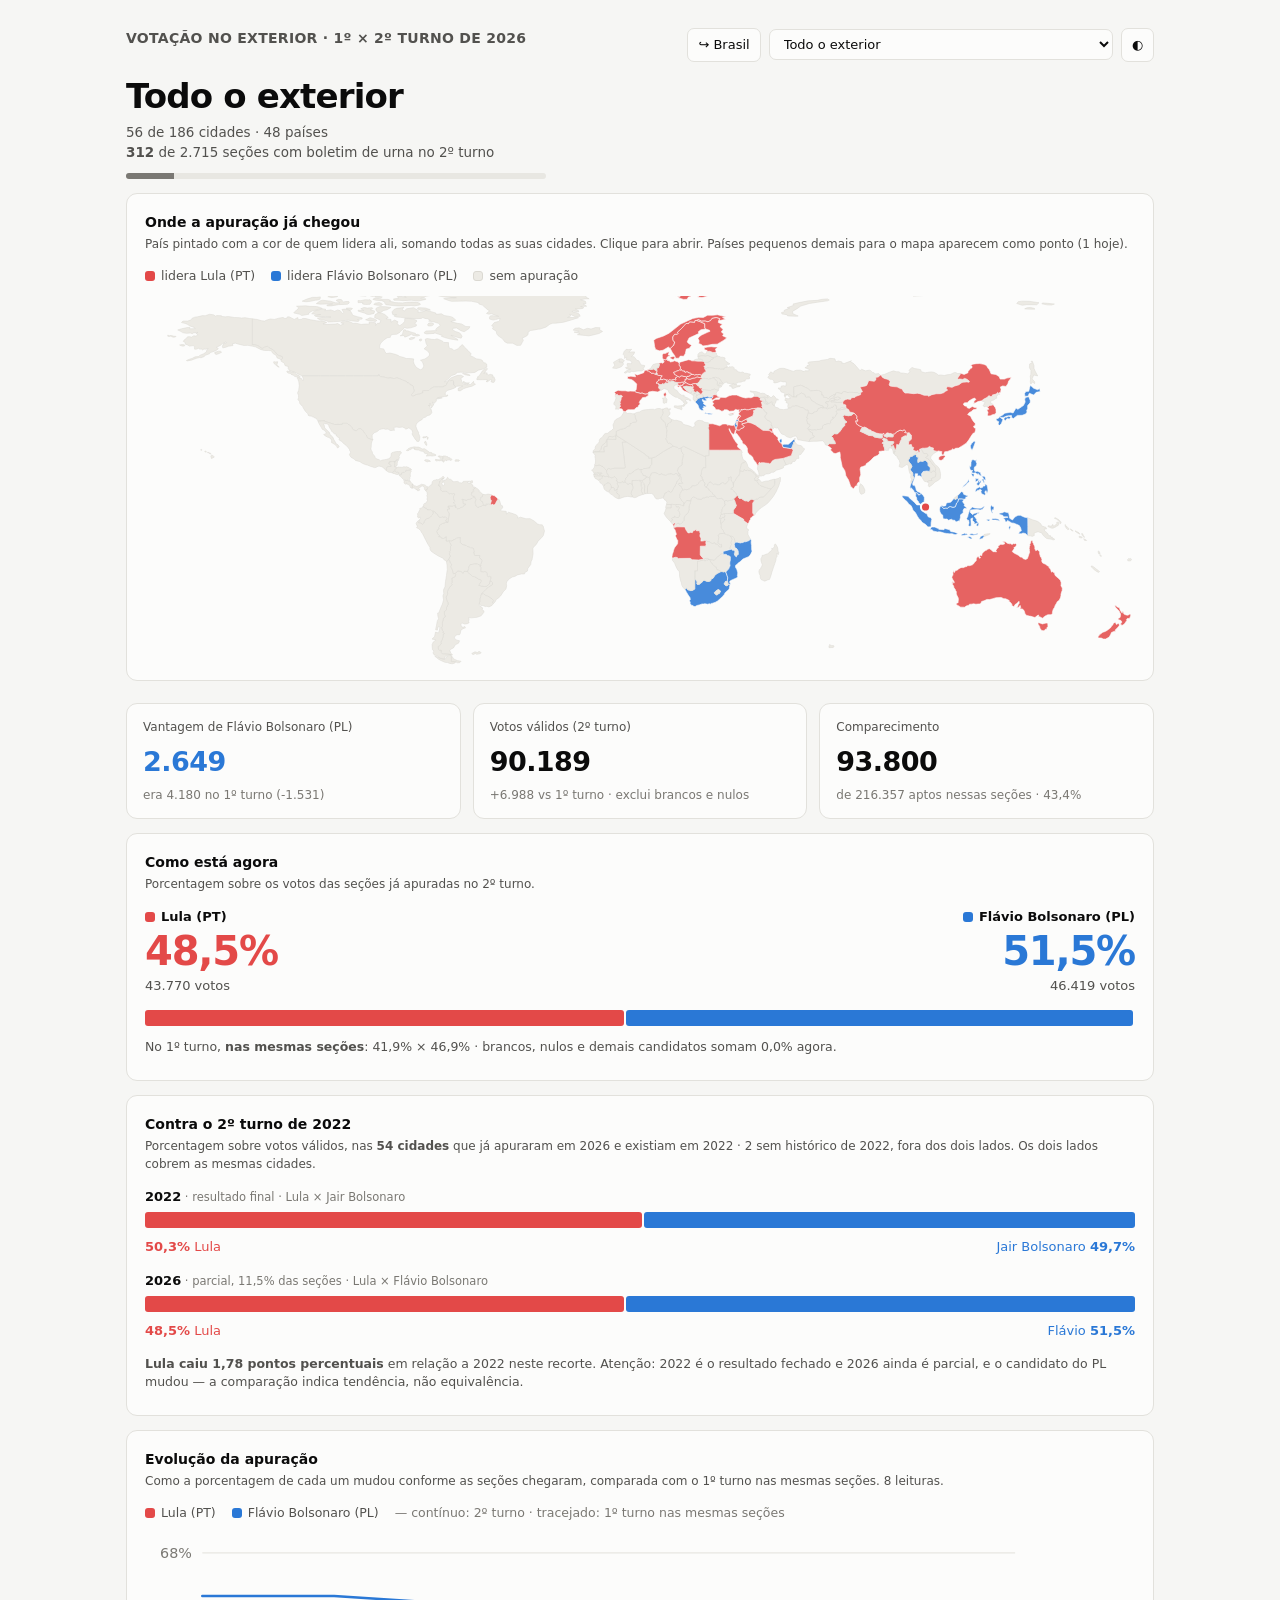
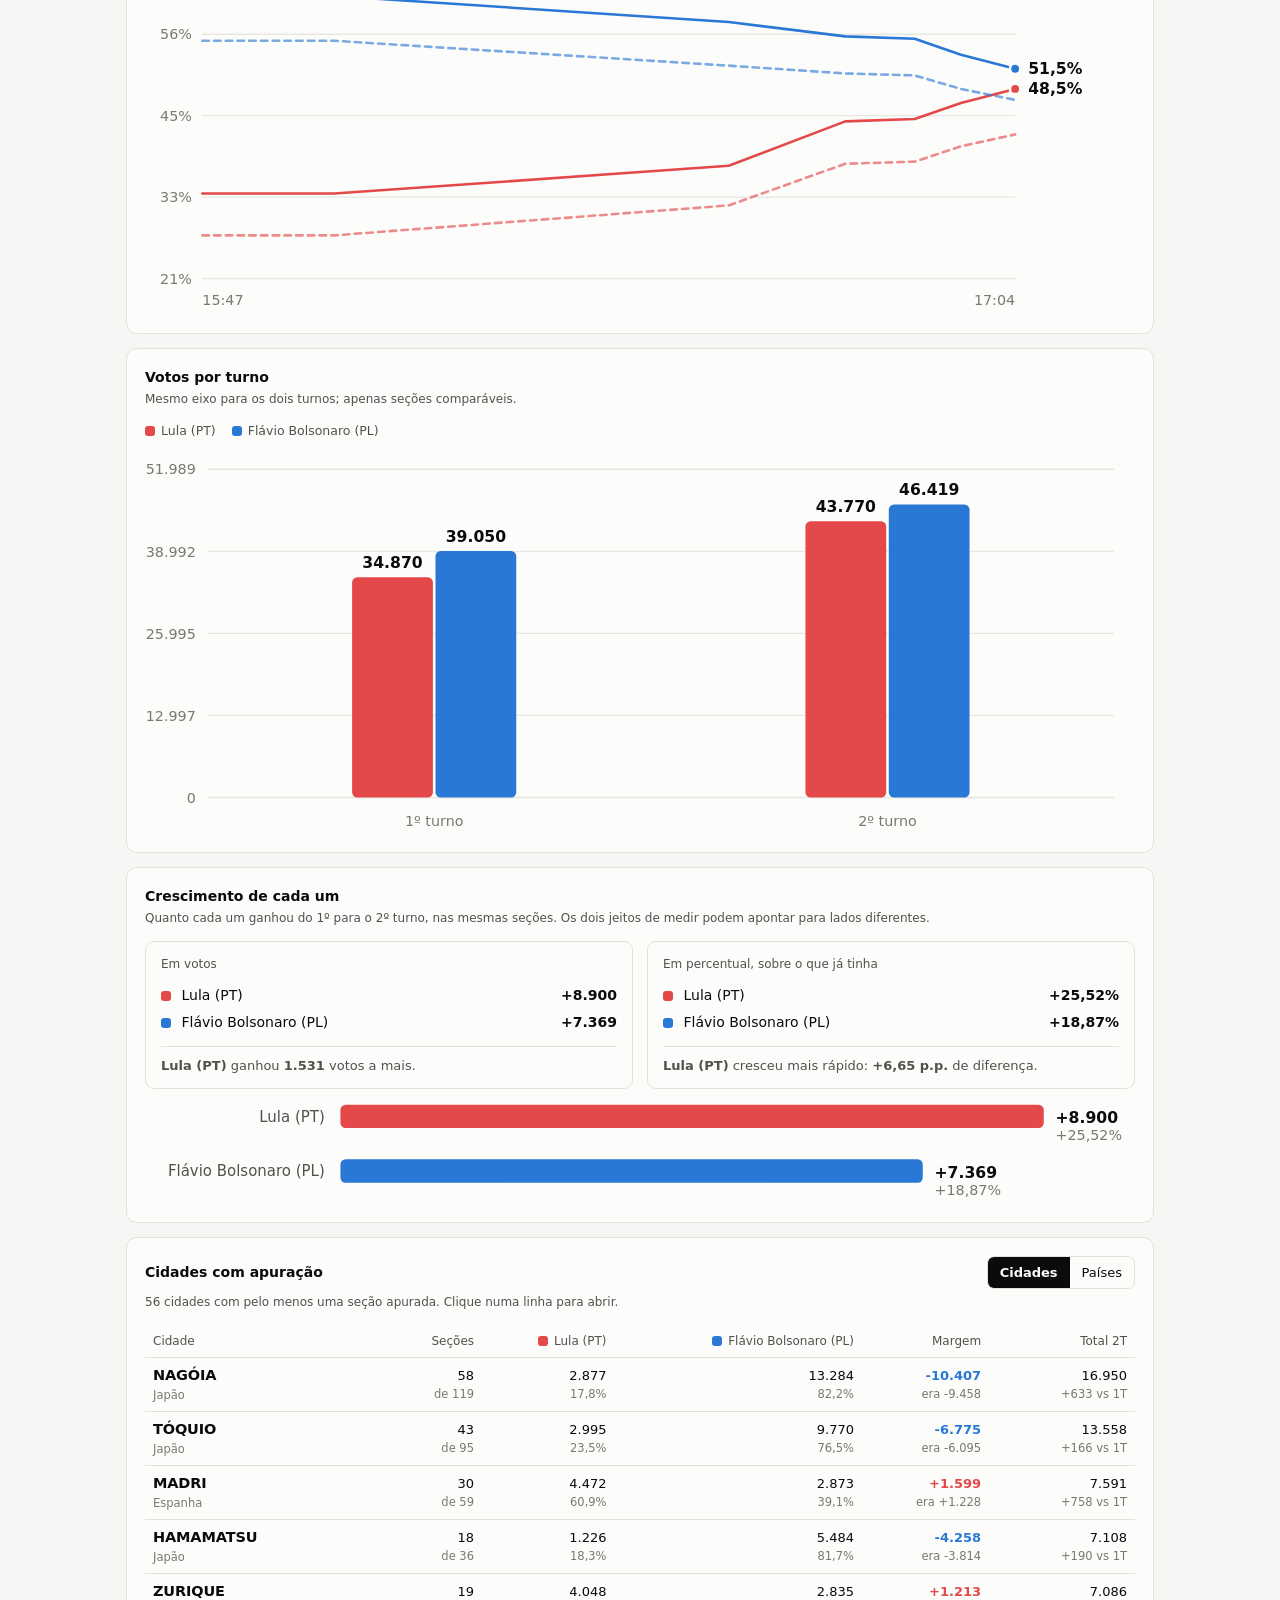
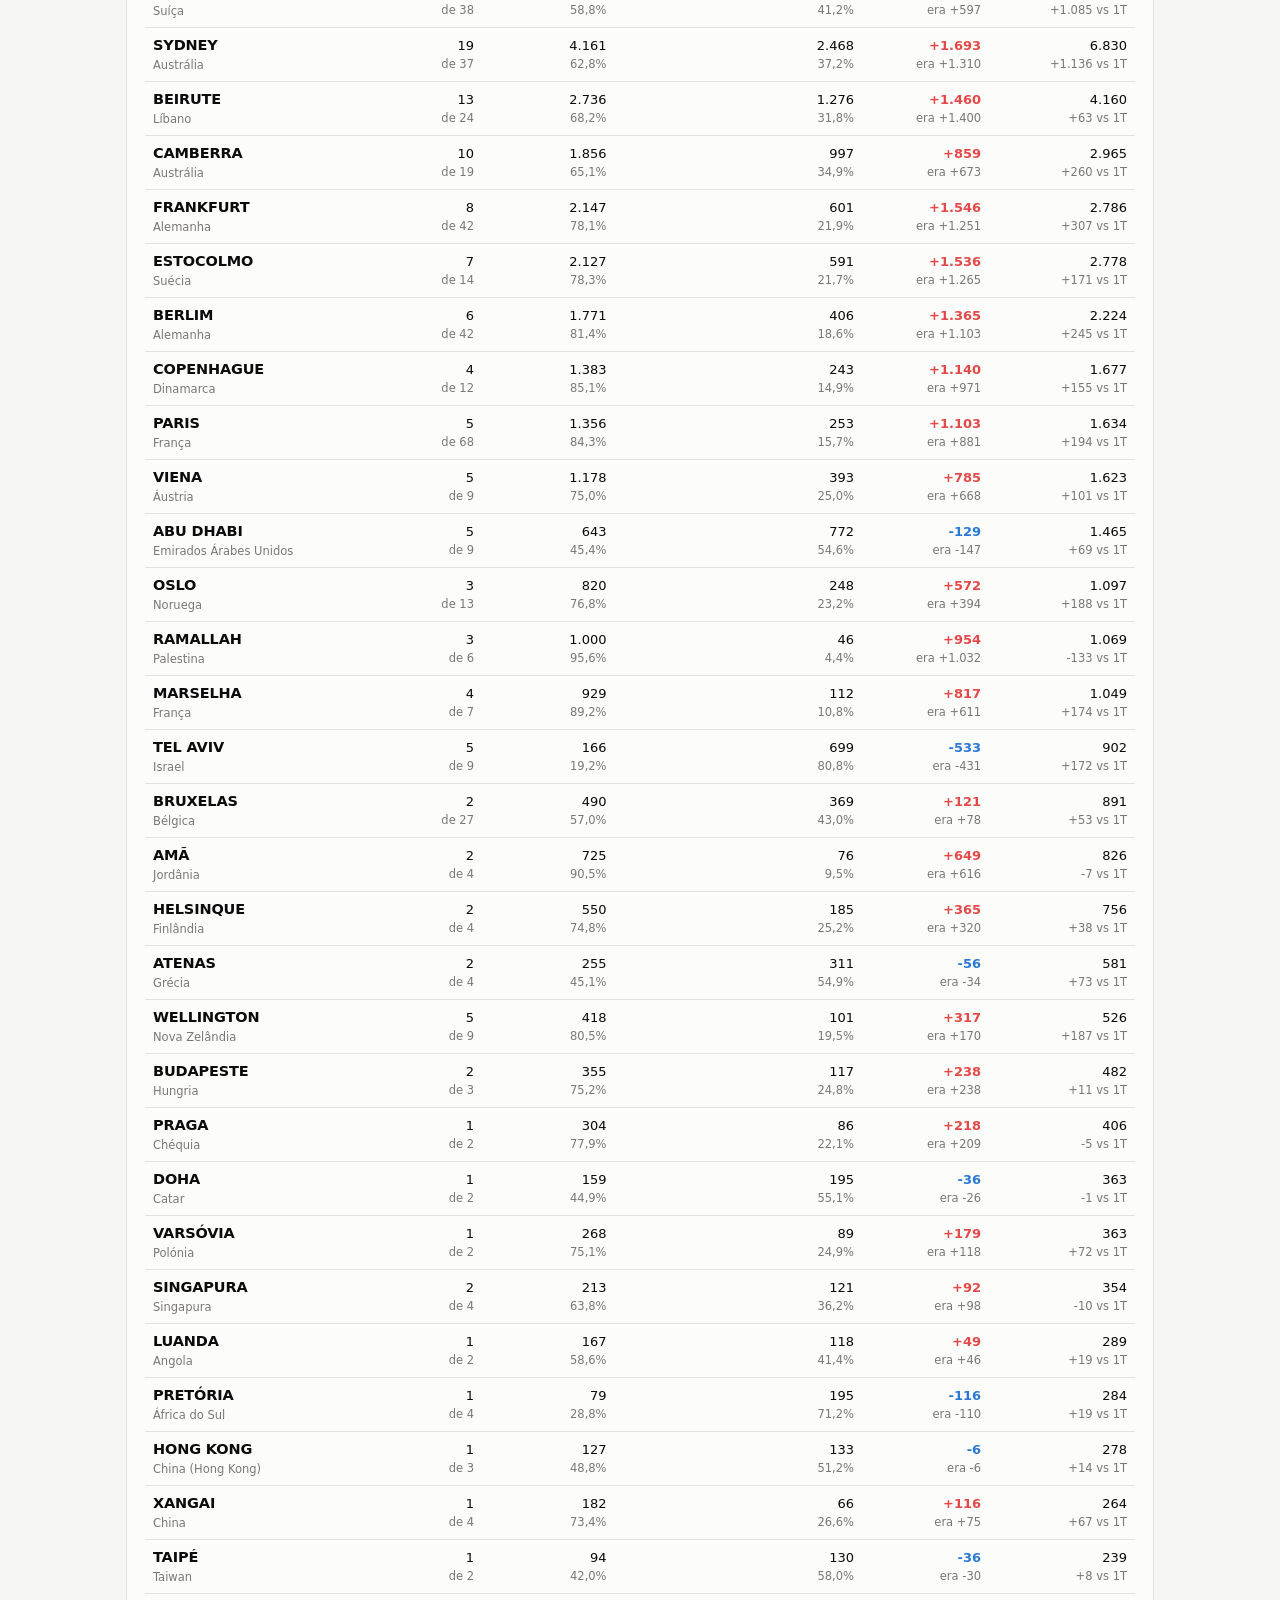
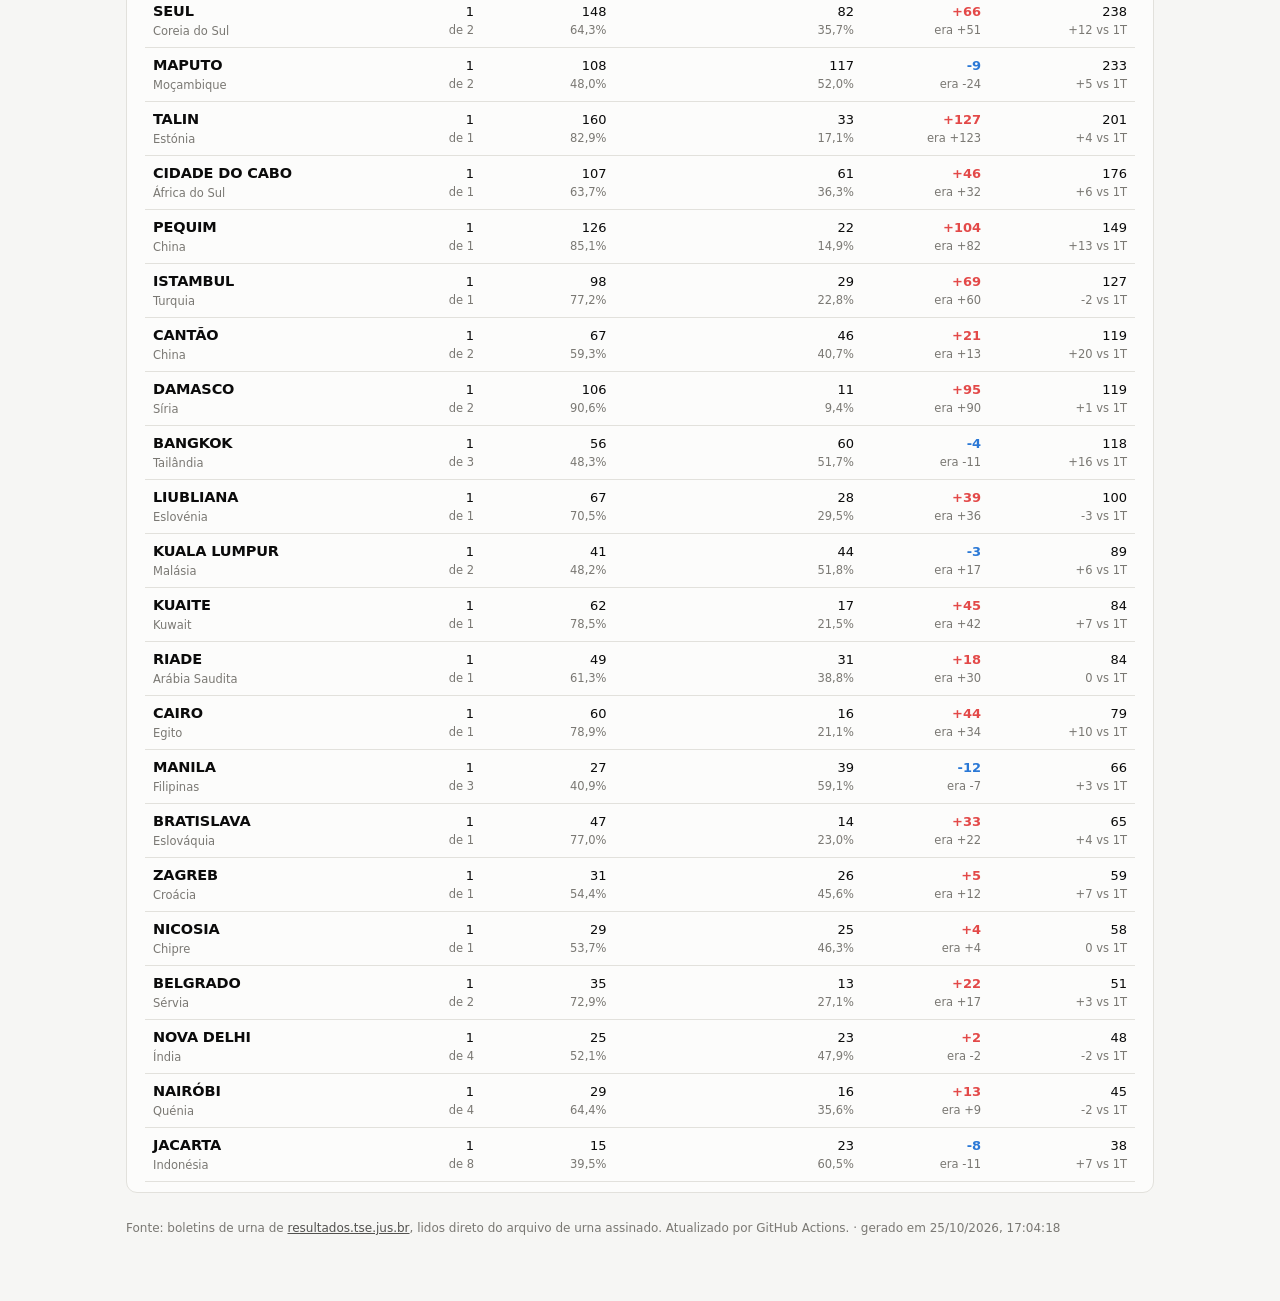
==== docs/index.html @ 542be113 "Acompanhamento da apuração no Brasil, minuto a minuto O Brasil tem ~499 mil seções: ler boletim por " ====
<!doctype html>
<html lang="pt-BR">
<head>
<meta charset="utf-8">
<meta name="viewport" content="width=device-width, initial-scale=1">
<title>Exterior — 1º × 2º turno</title>
<link rel="stylesheet" href="estilo.css">
</head>
<body>
<div class="wrap">
  <header>
    <h1>Votação no exterior · 1º × 2º turno de 2026</h1>
    <div class="toolbar">
      <a href="brasil.html"><button title="Apuração no Brasil">↪ Brasil</button></a>
      <button id="volta" style="display:none" title="Ver todo o exterior">↩ todo o exterior</button>
      <select id="cidade" aria-label="Recorte"></select>
      <button id="tema" title="Alternar tema">◐</button>
    </div>
  </header>

  <div class="hero">
    <p class="nome" id="nome">carregando…</p>
    <p class="ctx" id="sub"></p>
    <div class="barra"><i id="prog" style="width:0"></i></div>
  </div>

  <div id="status"></div>
  <div id="mapa"></div>
  <div id="conteudo"></div>

  <footer>
    Fonte: boletins de urna de <a href="https://resultados.tse.jus.br"
    rel="noreferrer">resultados.tse.jus.br</a>, lidos direto do arquivo de urna
    assinado. Atualizado por GitHub Actions.
    <span id="ger"></span>
  </footer>
</div>
<div class="tip" id="tip" role="tooltip"></div>

<script>
const $ = s => document.querySelector(s);
const tip = $("#tip");
const nf = n => (n ?? 0).toLocaleString("pt-BR");
const sf = n => (n > 0 ? "+" : "") + nf(n);
const dec = (v, c = 1) => v.toFixed(c).replace(".", ",");
const pf = p => p == null ? "—" : (p > 0 ? "+" : "") + dec(p, 2) + "%";

$("#volta").onclick = () => {
  CIDADE = "__agg__";
  const sel = $("#cidade"); if (sel) sel.value = CIDADE;
  aplicaHash(true);
  desenha();
  scrollTo({ top: 0, behavior: "smooth" });
};

$("#tema").onclick = () => {
  const cur = document.documentElement.getAttribute("data-theme");
  const dark = cur ? cur === "dark"
    : matchMedia("(prefers-color-scheme: dark)").matches;
  document.documentElement.setAttribute("data-theme", dark ? "light" : "dark");
  if (DADOS) desenha();
};

function mostraTip(e, html) {
  tip.innerHTML = html;
  tip.style.opacity = 1;
  const r = tip.getBoundingClientRect();
  let x = e.clientX + 14, y = e.clientY - r.height / 2;
  if (x + r.width > innerWidth - 8) x = e.clientX - r.width - 14;
  tip.style.left = Math.max(8, x) + "px";
  tip.style.top = Math.min(innerHeight - r.height - 8, Math.max(8, y)) + "px";
}
const escondeTip = () => tip.style.opacity = 0;

/* ---- gráfico de barras agrupadas: turno no eixo, cor = candidato ---- */
function barrasAgrupadas(dados, series) {
  const W = 760, H = 300, m = { t: 14, r: 16, b: 34, l: 48 };
  const iw = W - m.l - m.r, ih = H - m.t - m.b;
  const max = Math.max(...dados.flatMap(d => series.map(s => d[s.chave]))) || 1;
  const esc = v => ih - (v / (max * 1.12)) * ih;

  const gw = iw / dados.length;
  const bw = Math.min(62, (gw - 26) / series.length);
  const ticks = 4;
  let g = "";
  for (let i = 0; i <= ticks; i++) {
    const v = max * 1.12 * i / ticks, y = esc(v);
    g += `<line class="gl" x1="0" x2="${iw}" y1="${y}" y2="${y}"></line>
          <text class="ax" x="-9" y="${y + 4}" text-anchor="end">${nf(Math.round(v))}</text>`;
  }
  let b = "";
  dados.forEach((d, gi) => {
    const cx = gi * gw + gw / 2;
    const base = cx - (series.length * bw + (series.length - 1) * 2) / 2;
    series.forEach((s, si) => {
      const v = d[s.chave], x = base + si * (bw + 2), y = esc(v);
      const h = Math.max(ih - y, 2);
      b += `<rect x="${x}" y="${y}" width="${bw}" height="${h}" rx="4"
               fill="${s.cor}" data-tip="${encodeURIComponent(
                 `<b>${s.nome}</b><br>${d.rotulo}: <b>${nf(v)}</b> votos`)}"></rect>
            <text class="lbl-strong" x="${x + bw / 2}" y="${y - 7}"
               text-anchor="middle">${nf(v)}</text>`;
    });
    b += `<text class="ax" x="${cx}" y="${ih + 22}" text-anchor="middle">${d.rotulo}</text>`;
  });
  return `<svg viewBox="0 0 ${W} ${H}" role="img">
      <g transform="translate(${m.l},${m.t})">${g}
        <line class="gl" x1="0" x2="${iw}" y1="${ih}" y2="${ih}"></line>${b}</g>
    </svg>`;
}

/* ---- barras horizontais de crescimento (Δ votos) ---- */
function barrasCrescimento(itens) {
  const W = 760, rh = 42, m = { l: 150, r: 70 };
  const H = itens.length * rh + 10;
  const max = Math.max(...itens.map(i => Math.abs(i.valor))) || 1;
  const iw = W - m.l - m.r;
  let s = "";
  itens.forEach((it, i) => {
    const y = i * rh + 8, w = Math.max(Math.abs(it.valor) / max * iw, 2);
    s += `<text class="lbl" x="${m.l - 12}" y="${y + 17}" text-anchor="end">${it.nome}</text>
      <rect x="${m.l}" y="${y + 4}" width="${w}" height="18" rx="4" fill="${it.cor}"
        data-tip="${encodeURIComponent(
          `<b>${it.nome}</b><br>${sf(it.valor)} votos · ${pf(it.pct)}`)}"></rect>
      <text class="lbl-strong" x="${m.l + w + 9}" y="${y + 18}">${sf(it.valor)}</text>
      <text class="ax" x="${m.l + w + 9}" y="${y + 31}">${pf(it.pct)}</text>`;
  });
  return `<svg viewBox="0 0 ${W} ${H}" role="img">${s}</svg>`;
}


/* ---- mapa-múndi: círculo por cidade, cor = quem lidera, área = votos ---- */
const LAT_MAX = 78, LAT_MIN = -58, MAPA_W = 960;
const MAPA_H = Math.round(MAPA_W * (LAT_MAX - LAT_MIN) / 360);
const projX = lon => (lon + 180) / 360 * MAPA_W;
const projY = lat => (LAT_MAX - lat) / (LAT_MAX - LAT_MIN) * MAPA_H;

function caminhoPais(geom) {
  const anel = pts => "M" + pts.map(p => `${projX(p[0]).toFixed(1)} ${projY(p[1]).toFixed(1)}`)
    .join("L") + "Z";
  const polis = geom.type === "Polygon" ? [geom.coordinates] : geom.coordinates;
  // descarta anéis que cruzam a emenda da projeção (vazariam a tela)
  return polis.flat().filter(r => {
    const xs = r.map(p => p[0]);
    return Math.max(...xs) - Math.min(...xs) < 180;
  }).map(anel).join("");
}

function desenhaMapa(d, cores) {
  if (!MUNDO) return "";
  const nums = Object.keys(d.candidatos).sort((a, b) => a - b);
  const comDados = d.cidades.filter(c => c.metricas);
  if (!comDados.length) return "";

  // agrupa por país do mapa; cidades sem polígono viram ponto
  const grupos = {}, soltas = [];
  comDados.forEach(c => {
    if (c.pais_mapa) (grupos[c.pais_mapa] ||= []).push(c);
    else if (c.lat != null) soltas.push(c);
  });
  const agreg = {};
  Object.entries(grupos).forEach(([k, cs]) => agreg[k] = { cs, ...somaCidades(cs, nums) });

  const resumoDe = (titulo, g) => {
    const m = g.metricas, [a, b] = nums;
    const lider = m.candidatos[a].t2 >= m.candidatos[b].t2 ? a : b;
    return `<b>${titulo}</b><br>`
      + `${d.candidatos[lider]} lidera com <b>${dec(m.candidatos[lider].share_t2)}%</b><br>`
      + `${nf(m.validos_t2)} votos válidos · `
      + `${nf(g.secoes_apuradas_t2)}/${nf(g.secoes_previstas)} seções<br>`
      + `<span style="opacity:.75">no 1º turno: `
      + `${dec(m.candidatos[a].share_t1)}% × ${dec(m.candidatos[b].share_t1)}%</span>`;
  };

  const paises = MUNDO.features.map(f => {
    const nome = f.properties.nome, g = agreg[nome];
    const dpath = caminhoPais(f.geometry);
    if (!g || !g.metricas)
      return `<path class="pais" d="${dpath}"></path>`;
    const m = g.metricas, [a, b] = nums;
    const lider = m.candidatos[a].t2 >= m.candidatos[b].t2 ? 0 : 1;
    const titulo = [...new Set(g.cs.map(c => c.pais))].join(" · ");
    // estilo inline: a regra .pais do CSS venceria um atributo fill
    return `<path class="pais apurado" d="${dpath}"
      style="fill:${cores[lider]};fill-opacity:.85" data-cidade="mapa:${nome}"
      data-tip="${encodeURIComponent(resumoDe(titulo, g))}"></path>`;
  }).join("");

  const pontos = soltas.map(c => {
    const m = c.metricas, [a, b] = nums;
    const lider = m.candidatos[a].t2 >= m.candidatos[b].t2 ? 0 : 1;
    return `<circle class="cidade" cx="${projX(c.lon).toFixed(1)}"
      cy="${projY(c.lat).toFixed(1)}" r="4.5" fill="${cores[lider]}"
      data-cidade="${c.codigo}"
      data-tip="${encodeURIComponent(resumoDe(c.nome, {
        metricas: m, secoes_apuradas_t2: c.secoes_apuradas_t2,
        secoes_previstas: c.secoes_previstas }))}"></circle>`;
  }).join("");

  const leg = nums.map((n, i) =>
    `<span><span class="sw" style="background:${cores[i]}"></span>lidera ${d.candidatos[n]}</span>`
  ).join("")
    + `<span><span class="sw" style="background:var(--mapa-terra);
        border:1px solid var(--mapa-borda)"></span>sem apuração</span>`;

  return `<div class="card">
    <h2>Onde a apuração já chegou</h2>
    <p class="note">País pintado com a cor de quem lidera ali, somando todas as
      suas cidades. Clique para abrir. Países pequenos demais para o mapa
      aparecem como ponto${soltas.length ? ` (${soltas.length} hoje)` : ""}.</p>
    <div class="legend">${leg}</div>
    <div class="scroll"><svg viewBox="0 0 ${MAPA_W} ${MAPA_H}" role="img"
      aria-label="Mapa-múndi dos países com apuração">${paises}${pontos}</svg></div>
  </div>`;
}

/* ---- crescimento em votos e em percentual, lado a lado ---- */
function blocosCrescimento(d, m, cores) {
  const nums = Object.keys(d.candidatos).sort((a, b) => a - b);
  const [a, b] = nums;
  const ca = m.candidatos[a], cb = m.candidatos[b];
  const pp = n => (n > 0 ? "+" : "") + dec(n, 2) + " p.p.";

  // em votos: quem ganhou mais votos em números absolutos
  const dVotos = ca.delta - cb.delta;
  const ganhouVotos = dVotos === 0 ? null : (dVotos > 0 ? a : b);
  // em percentual: quem cresceu mais rápido em relação ao que já tinha
  const dPct = (ca.pct ?? 0) - (cb.pct ?? 0);
  const cresceuMais = dPct === 0 ? null : (dPct > 0 ? a : b);

  const par = (n, txt) => `<div class="par"><span>
      <span class="sw" style="background:${cores[nums.indexOf(n)]}"></span>
      ${d.candidatos[n]}</span><b>${txt}</b></div>`;

  return `<div class="dupla">
    <div class="bloco">
      <div class="rot">Em votos</div>
      ${par(a, sf(ca.delta))}
      ${par(b, sf(cb.delta))}
      <div class="concl">${ganhouVotos === null ? "Empate."
        : `<strong>${d.candidatos[ganhouVotos]}</strong> ganhou
           <strong>${nf(Math.abs(dVotos))}</strong> votos a mais.`}</div>
    </div>
    <div class="bloco">
      <div class="rot">Em percentual, sobre o que já tinha</div>
      ${par(a, pf(ca.pct))}
      ${par(b, pf(cb.pct))}
      <div class="concl">${cresceuMais === null ? "Empate."
        : `<strong>${d.candidatos[cresceuMais]}</strong> cresceu mais rápido:
           <strong>${pp(Math.abs(dPct))}</strong> de diferença.`}</div>
    </div>
  </div>`;
}

/* ---- 2º turno de 2022 contra o de 2026, no recorte atual ---- */
function compara2022(d, cidades, m, cores) {
  if (!BASE22) return "";
  const nums = Object.keys(d.candidatos).sort((a, b) => a - b);
  const [a, b] = nums;
  // só as cidades que já apuraram em 2026: somar 2022 inteiro contra um 2026
  // parcial compararia conjuntos diferentes de cidades.
  const apuradas = cidades.filter(c => c.metricas);
  const comBase = apuradas.filter(c => BASE22[c.codigo]);
  if (!comBase.length) {
    return `<div class="card"><h2>Contra o 2º turno de 2022</h2>
      <p class="note">${cidades.length === 1 ? "Esta cidade não existia"
        : "Nenhuma destas cidades existia"} como seção eleitoral no 2º turno
        de 2022, então não há com o que comparar.</p></div>`;
  }
  const t = { [a]: 0, [b]: 0, validos: 0, total: 0, secoes: 0 };
  comBase.forEach(c => {
    const x = BASE22[c.codigo];
    t[a] += x[a]; t[b] += x[b];
    t.validos += x.validos; t.total += x.total; t.secoes += x.secoes;
  });
  const p22a = 100 * t[a] / t.validos, p22b = 100 * t[b] / t.validos;
  const p26a = m.candidatos[a].share_t2, p26b = m.candidatos[b].share_t2;
  const faltam = apuradas.length - comBase.length;

  const linha = (rot, nota, pa, pb, qa, qb) => `
    <div class="ano">
      <div class="rot">${rot}<span class="peq">${nota}</span></div>
      <div class="pilha">
        <i style="width:${pa}%;background:${cores[0]}"></i>
        <i style="width:${pb}%;background:${cores[1]}"></i>
      </div>
      <div class="vals">
        <span style="color:${cores[0]}"><b>${dec(pa)}%</b> ${qa}</span>
        <span style="color:${cores[1]}" class="dirx">${qb} <b>${dec(pb)}%</b></span>
      </div>
    </div>`;

  const sw = p26a - p22a;   // variação de Lula em pontos percentuais
  return `<div class="card"><h2>Contra o 2º turno de 2022</h2>
    <p class="note">Porcentagem sobre votos válidos, nas
      <strong>${nf(comBase.length)} cidade${comBase.length > 1 ? "s" : ""}</strong>
      que já apuraram em 2026 e existiam em 2022${
        faltam ? ` · ${faltam} sem histórico de 2022, fora dos dois lados` : ""}.
      Os dois lados cobrem as mesmas cidades.</p>
    ${linha("2022", " · resultado final · Lula × Jair Bolsonaro",
            p22a, p22b, "Lula", "Jair Bolsonaro")}
    ${linha("2026", ` · parcial, ${dec(100 * m.secoes_ap / m.secoes_prev)}% das seções · Lula × Flávio Bolsonaro`,
            p26a, p26b, d.candidatos[a].split(" ")[0], d.candidatos[b].split(" ")[0])}
    <p class="antes" style="margin-top:12px"><strong>Lula
      ${sw >= 0 ? "subiu" : "caiu"} ${dec(Math.abs(sw), 2)} pontos percentuais</strong>
      em relação a 2022 neste recorte. Atenção: 2022 é o resultado fechado e
      2026 ainda é parcial, e o candidato do PL mudou — a comparação indica
      tendência, não equivalência.</p>
  </div>`;
}

function confronto(d, m, cores) {
  const nums = Object.keys(d.candidatos).sort((a, b) => a - b);
  const [a, b] = nums;
  const pa = m.candidatos[a].share_t2, pb = m.candidatos[b].share_t2;
  const resto = Math.max(0, 100 - pa - pb);
  const lado = (n, p, v, dir) => `<div class="lado ${dir}">
      <div class="nm"><span class="sw" style="background:${cores[nums.indexOf(n)]}"></span>${d.candidatos[n]}</div>
      <div class="pc" style="color:${cores[nums.indexOf(n)]}">${dec(p)}%</div>
      <div class="qn">${nf(v)} votos</div></div>`;
  return `<div class="card"><h2>Como está agora</h2>
    <p class="note">Porcentagem sobre os votos das seções já apuradas no 2º turno.</p>
    <div class="confronto">
      ${lado(a, pa, m.candidatos[a].t2, "esq")}
      ${lado(b, pb, m.candidatos[b].t2, "dir")}
    </div>
    <div class="pilha" role="img" aria-label="${d.candidatos[a]} ${dec(pa)}%, ${d.candidatos[b]} ${dec(pb)}%">
      <i style="width:${pa}%;background:${cores[0]}"></i>
      <i style="width:${pb}%;background:${cores[1]}"></i>
      <i style="width:${resto}%;background:var(--neutral)"></i>
    </div>
    <p class="antes">No 1º turno, <strong>nas mesmas seções</strong>:
      ${dec(m.candidatos[a].share_t1)}% × ${dec(m.candidatos[b].share_t1)}%
      · brancos, nulos e demais candidatos somam ${dec(resto)}% agora.</p>
  </div>`;
}

function somaCidades(lista, nums) {
  const vazio = () => {
    const o = { brancos: 0, nulos: 0, outros: 0, comparecimento: 0, aptos: 0,
                total: 0, validos: 0 };
    nums.forEach(n => o[n] = 0);
    return o;
  };
  const t1 = vazio(), t2 = vazio();
  let ap = 0, prev = 0;
  lista.forEach(c => {
    Object.keys(t1).forEach(k => { t1[k] += c.t1[k] || 0; t2[k] += c.t2[k] || 0; });
    ap += c.secoes_apuradas_t2; prev += c.secoes_previstas;
  });
  return { t1, t2, secoes_apuradas_t2: ap, secoes_previstas: prev,
           metricas: t2.total ? calcMetricas(t1, t2, nums) : null, secoes: [] };
}

function tabelaRanking(d, cores) {
  const nums = Object.keys(d.candidatos).sort((a, b) => a - b);
  const base = MODO === "pais" ? porPais(d) : d.cidades;
  const itens = base.filter(x => x.metricas)
    .sort((a, b) => b.metricas.total_t2 - a.metricas.total_t2);
  if (!itens.length) return "";

  const linhas = itens.map(x => {
    const m = x.metricas, [a, b] = nums;
    const lider = m.candidatos[a].t2 >= m.candidatos[b].t2 ? a : b;
    const sub = MODO === "pais"
      ? `${x.ncidades} cidade${x.ncidades > 1 ? "s" : ""}`
      : (x.pais || "");
    return `<tr data-cidade="${x.codigo}" style="cursor:pointer">
      <td>${x.nome}<span class="peq">${sub}</span></td>
      <td>${nf(x.secoes_apuradas_t2)}<span class="peq">de ${nf(x.secoes_previstas)}</span></td>
      <td>${nf(m.candidatos[a].t2)}<span class="peq">${dec(m.candidatos[a].share_t2)}%</span></td>
      <td>${nf(m.candidatos[b].t2)}<span class="peq">${dec(m.candidatos[b].share_t2)}%</span></td>
      <td><span style="color:${cores[nums.indexOf(lider)]};font-weight:600">
        ${sf(m.margem_t2)}</span><span class="peq">era ${sf(m.margem_t1)}</span></td>
      <td>${nf(m.total_t2)}<span class="peq">${sf(m.delta_total)} vs 1T</span></td></tr>`;
  }).join("");

  const titulo = MODO === "pais" ? "Países com apuração" : "Cidades com apuração";
  return `<div class="card">
    <div style="display:flex;justify-content:space-between;align-items:center;
                gap:12px;flex-wrap:wrap;margin-bottom:4px">
      <h2 style="margin:0">${titulo}</h2>
      <div class="seg" role="group" aria-label="Agrupar por">
        <button data-modo="cidade" aria-pressed="${MODO !== "pais"}">Cidades</button>
        <button data-modo="pais" aria-pressed="${MODO === "pais"}">Países</button>
      </div>
    </div>
    <p class="note">${itens.length} ${MODO === "pais" ? "países" : "cidades"}
      com pelo menos uma seção apurada. Clique numa linha para abrir.</p>
    <div class="scroll"><table><thead><tr>
      <th>${MODO === "pais" ? "País" : "Cidade"}</th><th>Seções</th>
      <th><span class="sw" style="background:${cores[0]}"></span>${d.candidatos[nums[0]]}</th>
      <th><span class="sw" style="background:${cores[1]}"></span>${d.candidatos[nums[1]]}</th>
      <th>Margem</th><th>Total 2T</th>
    </tr></thead><tbody>${linhas}</tbody></table></div></div>`;
}

function calcMetricas(t1, t2, nums) {
  const pc = (p, t) => t ? 100 * p / t : null;
  const um = n => ({
    t1: t1[n], t2: t2[n], delta: t2[n] - t1[n],
    pct: t1[n] ? 100 * (t2[n] - t1[n]) / t1[n] : null,
    share_t1: pc(t1[n], t1.validos), share_t2: pc(t2[n], t2.validos),
  });
  const c = {}; nums.forEach(n => c[n] = um(n));
  const [a, b] = nums;
  const m1 = t1[a] - t1[b], m2 = t2[a] - t2[b];
  return { candidatos: c, diferenca_crescimento: c[a].delta - c[b].delta,
    margem_t1: m1, margem_t2: m2, variacao_margem: m2 - m1,
    total_t1: t1.total, total_t2: t2.total, delta_total: t2.total - t1.total,
    pct_total: t1.total ? 100 * (t2.total - t1.total) / t1.total : null,
    validos_t1: t1.validos, validos_t2: t2.validos,
    delta_validos: t2.validos - t1.validos,
    aptos_t2: t2.aptos, comparecimento_t2: t2.comparecimento,
    brancos_nulos_t1: t1.brancos + t1.nulos, brancos_nulos_t2: t2.brancos + t2.nulos };
}

function porPais(d) {
  const nums = Object.keys(d.candidatos).sort((a, b) => a - b);
  const grupos = {};
  d.cidades.forEach(c => (grupos[c.pais || "—"] ||= []).push(c));
  return Object.entries(grupos).map(([pais, cs]) => ({
    codigo: "pais:" + pais, nome: pais, ncidades: cs.length,
    ...somaCidades(cs, nums),
  }));
}

/* ---- evolução ao longo da apuração: % de cada um, 2º turno x 1º turno ---- */
function linhaTempo(hist, d, cores) {
  const nums = Object.keys(d.candidatos).sort((a, b) => a - b);
  const pts = hist.filter(h => nums.every(n => h[`p${n}_t2`] != null));
  if (pts.length < 2) {
    return `<div class="card"><h2>Evolução da apuração</h2>
      <p class="note">Com ${pts.length} leitura${pts.length === 1 ? "" : "s"} ainda
      não dá para traçar a curva. O gráfico aparece a partir da segunda coleta
      — o robô roda a cada 15 minutos.</p></div>`;
  }
  const W = 760, H = 300, m = { t: 16, r: 92, b: 34, l: 44 };
  const iw = W - m.l - m.r, ih = H - m.t - m.b;
  const ts = pts.map(h => new Date(h.gerado_em).getTime());
  const t0 = Math.min(...ts), t1 = Math.max(...ts);
  const vals = pts.flatMap(h => nums.flatMap(n => [h[`p${n}_t2`], h[`p${n}_t1`]]))
    .filter(v => v != null);
  let lo = Math.min(...vals), hi = Math.max(...vals);
  const folga = Math.max(2, (hi - lo) * 0.18);
  lo = Math.max(0, lo - folga); hi = Math.min(100, hi + folga);
  const X = t => m.l + (t1 === t0 ? iw : (t - t0) / (t1 - t0) * iw);
  const Y = v => m.t + (hi - v) / (hi - lo) * ih;

  let eixo = "";
  for (let i = 0; i <= 4; i++) {
    const v = lo + (hi - lo) * i / 4, y = Y(v);
    eixo += `<line class="gl" x1="${m.l}" x2="${m.l + iw}" y1="${y}" y2="${y}"></line>
      <text class="ax" x="${m.l - 8}" y="${y + 4}" text-anchor="end">${v.toFixed(0)}%</text>`;
  }
  const hora = t => new Date(t).toLocaleTimeString("pt-BR",
    { hour: "2-digit", minute: "2-digit" });
  [t0, t1].forEach((t, i) => {
    eixo += `<text class="ax" x="${X(t)}" y="${m.t + ih + 20}"
      text-anchor="${i ? "end" : "start"}">${hora(t)}</text>`;
  });

  let linhas = "";
  nums.forEach((n, i) => {
    [["_t2", 0], ["_t1", 1]].forEach(([suf, trac]) => {
      const dd = pts.map((h, k) => `${X(ts[k]).toFixed(1)} ${Y(h[`p${n}${suf}`]).toFixed(1)}`);
      linhas += `<path d="M${dd.join("L")}" fill="none" stroke="${cores[i]}"
        stroke-width="2" stroke-linejoin="round" stroke-linecap="round"
        ${trac ? 'stroke-dasharray="5 4" opacity=".62"' : ""}></path>`;
    });
    const ult = pts[pts.length - 1];
    linhas += `<circle cx="${X(t1)}" cy="${Y(ult[`p${n}_t2`])}" r="4"
        fill="${cores[i]}" stroke="var(--surface-1)" stroke-width="2"></circle>
      <text class="lbl-strong" x="${m.l + iw + 10}" y="${Y(ult[`p${n}_t2`]) + 4}"
        fill="${cores[i]}">${dec(ult[`p${n}_t2`])}%</text>`;
  });

  // faixas invisíveis para o tooltip, uma por leitura
  const faixa = iw / Math.max(1, pts.length - 1);
  const alvos = pts.map((h, k) => {
    const corpo = nums.map(n =>
      `${d.candidatos[n]}: <b>${dec(h[`p${n}_t2`])}%</b> `
      + `<span style="opacity:.7">(1T ${dec(h[`p${n}_t1`])}%)</span>`).join("<br>");
    return `<rect x="${(X(ts[k]) - faixa / 2).toFixed(1)}" y="${m.t}"
      width="${faixa.toFixed(1)}" height="${ih}" fill="transparent"
      data-tip="${encodeURIComponent(
        `<b>${hora(ts[k])}</b> · ${nf(h.secoes)} seções<br>${corpo}`)}"></rect>`;
  }).join("");

  const leg = nums.map((n, i) =>
    `<span><span class="sw" style="background:${cores[i]}"></span>${d.candidatos[n]}</span>`
  ).join("") + `<span style="color:var(--text-muted)">— contínuo: 2º turno ·
     tracejado: 1º turno nas mesmas seções</span>`;

  return `<div class="card"><h2>Evolução da apuração</h2>
    <p class="note">Como a porcentagem de cada um mudou conforme as seções
      chegaram, comparada com o 1º turno nas mesmas seções.
      ${pts.length} leituras.</p>
    <div class="legend">${leg}</div>
    <div class="scroll"><svg viewBox="0 0 ${W} ${H}" role="img">
      ${eixo}${linhas}${alvos}</svg></div></div>`;
}

let DADOS = null, CIDADE = null, MUNDO = null, HIST = [], BASE22 = null,
    MODO = 'cidade';

function aplicaHash(push) {
  const alvo = CIDADE === "__agg__" ? "" : "#" + encodeURIComponent(CIDADE);
  if (location.hash !== alvo) {
    if (push) history.pushState(null, "", alvo || location.pathname);
    else history.replaceState(null, "", alvo || location.pathname);
  }
}

function desenha() {
  const d = DADOS, nums = Object.keys(d.candidatos).sort((a, b) => a - b);
  const css = getComputedStyle(document.documentElement);
  const cor = n => css.getPropertyValue(n).trim();
  const cores = [cor("--series-1"), cor("--series-2")];
  const nomes = nums.map(n => d.candidatos[n]);

  let c, contexto, doRecorte;
  if (CIDADE === "__agg__") {
    doRecorte = d.cidades;
    c = { nome: "Todo o exterior", ...somaCidades(d.cidades, nums) };
    const paises = new Set(d.cidades.filter(x => x.secoes_apuradas_t2).map(x => x.pais));
    contexto = `${d.cidades.filter(x => x.secoes_apuradas_t2).length} de `
      + `${d.cidades.length} cidades · ${paises.size} países`;
  } else if (CIDADE.startsWith("mapa:")) {
    // recorte vindo do mapa: agrupa pelo país desenhado, que pode abranger
    // mais de um país "político" (a França do mapa inclui a Guiana Francesa)
    const alvo = CIDADE.slice(5);
    const cs = d.cidades.filter(x => x.pais_mapa === alvo);
    doRecorte = cs;
    const nomes_ = [...new Set(cs.map(x => x.pais))];
    c = { nome: nomes_.join(" · "), ...somaCidades(cs, nums) };
    contexto = `${cs.length} cidade${cs.length > 1 ? "s" : ""}: `
      + cs.map(x => x.nome).join(" · ");
  } else if (CIDADE.startsWith("pais:")) {
    const pais = CIDADE.slice(5);
    const cs = d.cidades.filter(x => (x.pais || "—") === pais);
    doRecorte = cs;
    c = { nome: pais, ...somaCidades(cs, nums) };
    contexto = `${cs.length} cidade${cs.length > 1 ? "s" : ""}: `
      + cs.map(x => x.nome).join(" · ");
  } else {
    c = d.cidades.find(x => x.codigo === CIDADE);
    doRecorte = [c];
    contexto = c.pais || "";
  }

  $("#nome").textContent = c.nome;
  $("#sub").innerHTML = `${contexto}<br>`
    + `<strong>${nf(c.secoes_apuradas_t2)}</strong> de ${nf(c.secoes_previstas)} `
    + `seções com boletim de urna no 2º turno`;
  $("#prog").style.width =
    (100 * c.secoes_apuradas_t2 / Math.max(1, c.secoes_previstas)).toFixed(1) + "%";
  $("#ger").textContent = " · gerado em "
    + new Date(d.gerado_em).toLocaleString("pt-BR");

  $("#mapa").innerHTML = (d.falhas && d.falhas.length
      ? `<div class="aviso"><strong>${d.falhas.length} cidade${
          d.falhas.length > 1 ? "s" : ""} não respondeu${
          d.falhas.length > 1 ? "ram" : ""} nesta coleta:</strong> `
        + d.falhas.map(f => f.nome).join(", ")
        + `. As seções delas seguem no total previsto, mas sem votos — `
        + `a próxima execução tenta de novo.</div>`
      : "")
    + (d.cidades.length > 1 ? desenhaMapa(d, cores) : "");

  if (!c.metricas) {
    $("#status").innerHTML = `<div class="card"><div class="empty">
      Nenhuma seção ${CIDADE === "__agg__" ? "" : "desta cidade "}foi apurada
      no 2º turno ainda. O painel se atualiza sozinho quando os boletins
      chegarem.</div></div>`;
    $("#conteudo").innerHTML = "";
    ligaCliques();
    return;
  }
  $("#status").innerHTML = "";
  const m = c.metricas;
  m.secoes_ap = c.secoes_apuradas_t2;
  m.secoes_prev = c.secoes_previstas;

  const lidera = m.margem_t2 >= 0 ? nums[0] : nums[1];
  const vant2 = Math.abs(m.margem_t2), vant1 = Math.abs(m.margem_t1);
  const mesmoLider = (m.margem_t1 >= 0) === (m.margem_t2 >= 0);
  const comp = m.comparecimento_t2, aptos = m.aptos_t2;
  const tiles = `<div class="tiles">
    <div class="tile"><div class="k">Vantagem de ${d.candidatos[lidera]}</div>
      <div class="v" style="color:${cores[nums.indexOf(lidera)]}">${nf(vant2)}</div>
      <div class="n">${mesmoLider
        ? `era ${nf(vant1)} no 1º turno (${sf(vant2 - vant1)})`
        : `no 1º turno quem liderava era ${d.candidatos[nums[0]]}`} </div></div>
    <div class="tile"><div class="k">Votos válidos (2º turno)</div>
      <div class="v">${nf(m.validos_t2)}</div>
      <div class="n">${sf(m.delta_validos)} vs 1º turno · exclui brancos e nulos</div></div>
    <div class="tile"><div class="k">Comparecimento</div>
      <div class="v">${nf(comp)}</div>
      <div class="n">de ${nf(aptos)} aptos nessas seções${
        aptos ? ` · ${dec(100 * comp / aptos)}%` : ""}</div></div>
  </div>`;

  const series = nums.map((n, i) => ({ chave: n, nome: d.candidatos[n], cor: cores[i] }));
  const legenda = `<div class="legend">` + series.map(s =>
    `<span><span class="sw" style="background:${s.cor}"></span>${s.nome}</span>`
  ).join("") + `</div>`;

  const grupos = [
    { rotulo: "1º turno", ...Object.fromEntries(nums.map(n => [n, m.candidatos[n].t1])) },
    { rotulo: "2º turno", ...Object.fromEntries(nums.map(n => [n, m.candidatos[n].t2])) },
  ];

  const cresc = nums.map((n, i) => ({
    nome: d.candidatos[n], valor: m.candidatos[n].delta,
    pct: m.candidatos[n].pct, cor: cores[i],
  }));

  const linhas = (c.secoes || []).filter(s => s.t1 && s.t2).map(s => {
    const a = nums[0], b = nums[1];
    return `<tr>
      <td>${s.secao}</td>
      <td>${nf(s.t1[a])}</td><td>${nf(s.t2[a])}</td>
      <td class="delta">${sf(s.t2[a] - s.t1[a])}</td>
      <td>${nf(s.t1[b])}</td><td>${nf(s.t2[b])}</td>
      <td class="delta">${sf(s.t2[b] - s.t1[b])}</td>
      <td>${nf(s.t1.comparecimento)}</td><td>${nf(s.t2.comparecimento)}</td></tr>`;
  }).join("");

  const tabela = linhas ? `<div class="card">
    <h2>Por seção</h2>
    <p class="note">Só as seções com boletim nos dois turnos — comparação 1:1.</p>
    <div class="scroll"><table><thead>
      <tr><th rowspan="2">Seção</th>
          <th colspan="3"><span class="sw" style="background:${cores[0]}"></span>${nomes[0]}</th>
          <th colspan="3"><span class="sw" style="background:${cores[1]}"></span>${nomes[1]}</th>
          <th colspan="2">Comparecimento</th></tr>
      <tr><th>1T</th><th>2T</th><th>Δ</th><th>1T</th><th>2T</th><th>Δ</th>
          <th>1T</th><th>2T</th></tr>
    </thead><tbody>${linhas}</tbody>
    <tfoot><tr><td>Total</td>
      <td>${nf(m.candidatos[nums[0]].t1)}</td><td>${nf(m.candidatos[nums[0]].t2)}</td>
      <td class="delta">${sf(m.candidatos[nums[0]].delta)}</td>
      <td>${nf(m.candidatos[nums[1]].t1)}</td><td>${nf(m.candidatos[nums[1]].t2)}</td>
      <td class="delta">${sf(m.candidatos[nums[1]].delta)}</td>
      <td>${nf(c.t1.comparecimento)}</td><td>${nf(c.t2.comparecimento)}</td>
    </tr></tfoot></table></div></div>` : "";

  $("#conteudo").innerHTML = tiles + confronto(d, m, cores)
    + compara2022(d, doRecorte, m, cores)
    + linhaTempo(HIST, d, cores) + `
    <div class="card"><h2>Votos por turno</h2>
      <p class="note">Mesmo eixo para os dois turnos; apenas seções comparáveis.</p>
      ${legenda}<div class="scroll">${barrasAgrupadas(grupos, series)}</div></div>
    <div class="card"><h2>Crescimento de cada um</h2>
      <p class="note">Quanto cada um ganhou do 1º para o 2º turno, nas mesmas
        seções. Os dois jeitos de medir podem apontar para lados diferentes.</p>
      ${blocosCrescimento(d, m, cores)}
      <div class="scroll">${barrasCrescimento(cresc)}</div></div>`
    + (CIDADE.startsWith("pais:") || CIDADE.startsWith("mapa:") || CIDADE === "__agg__"
        ? tabelaRanking(d, cores) : tabela);

  ligaCliques();
  aplicaHash(false);
}

function ligaCliques() {
  document.querySelectorAll("[data-tip]").forEach(el => {
    if (!el.classList.contains("cidade")) el.style.cursor = "crosshair";
    el.addEventListener("mousemove", e =>
      mostraTip(e, decodeURIComponent(el.dataset.tip)));
    el.addEventListener("mouseleave", escondeTip);
  });
  const volta = $("#volta");
  if (volta) volta.style.display = CIDADE === "__agg__" ? "none" : "";
  document.querySelectorAll("[data-modo]").forEach(el => {
    el.addEventListener("click", () => { MODO = el.dataset.modo; desenha(); });
  });
  document.querySelectorAll("[data-cidade]").forEach(el => {
    el.addEventListener("click", () => {
      CIDADE = el.dataset.cidade;
      aplicaHash(true);
      const sel = $("#cidade");
      sel.value = CIDADE;
      if (sel.value !== CIDADE) sel.selectedIndex = -1;   // recorte só do mapa
      escondeTip();
      desenha();
      scrollTo({ top: 0, behavior: "smooth" });
    });
  });
}

Promise.all([
  fetch("dados/resumo.json", { cache: "no-store" })
    .then(r => { if (!r.ok) throw new Error("HTTP " + r.status); return r.json(); })
    .catch(e => { e.semDados = true; throw e; }),
  fetch("dados/mundo.json").then(r => r.ok ? r.json() : null).catch(() => null),
  fetch("dados/historico.jsonl", { cache: "no-store" })
    .then(r => r.ok ? r.text() : "").catch(() => ""),
  fetch("dados/turno2_2022.json").then(r => r.ok ? r.json() : null)
    .catch(() => null),
])
  .then(([d, mundo, hist, base22]) => {
    DADOS = d; MUNDO = mundo; BASE22 = base22;
    HIST = hist.split("\n").filter(l => l.trim())
      .map(l => { try { return JSON.parse(l); } catch { return null; } })
      .filter(Boolean)
      .sort((a, b) => a.gerado_em.localeCompare(b.gerado_em));

    const sel = $("#cidade");
    const varias = d.cidades.length > 1;
    if (varias) {
      sel.add(new Option("Todo o exterior", "__agg__"));
      const gp = document.createElement("optgroup"); gp.label = "Países";
      porPais(d).filter(p => p.secoes_apuradas_t2)
        .sort((a, b) => a.nome.localeCompare(b.nome, "pt"))
        .forEach(p => gp.appendChild(new Option(p.nome, p.codigo)));
      if (gp.children.length) sel.add(gp);
      const gc = document.createElement("optgroup"); gc.label = "Cidades";
      d.cidades.slice().sort((a, b) => a.nome.localeCompare(b.nome, "pt"))
        .forEach(c => gc.appendChild(new Option(
          c.nome + (c.secoes_apuradas_t2 ? "" : " (sem apuração)"), c.codigo)));
      sel.add(gc);
    }
    sel.style.display = varias ? "" : "none";
    CIDADE = varias ? "__agg__" : d.cidades[0].codigo;
    sel.value = CIDADE;
    sel.onchange = () => { CIDADE = sel.value; aplicaHash(true); desenha(); };
    addEventListener("popstate", () => {
      CIDADE = location.hash ? decodeURIComponent(location.hash.slice(1)) : "__agg__";
      const s2 = $("#cidade"); s2.value = CIDADE;
      if (s2.value !== CIDADE) s2.selectedIndex = -1;
      desenha();
    });
    const doHash = location.hash ? decodeURIComponent(location.hash.slice(1)) : "";
    if (doHash) CIDADE = doHash;
    desenha();
  })
  .catch(e => {
    // distingue "não achei os dados" de "quebrei ao desenhar" — misturar os
    // dois já mascarou um erro de render aqui.
    const semDados = e.semDados === true;
    $("#nome").textContent = semDados ? "sem dados" : "erro ao desenhar";
    $("#sub").textContent = semDados
      ? "não foi possível carregar dados/resumo.json"
      : "os dados chegaram, mas o painel falhou";
    $("#status").innerHTML = `<div class="card"><div class="empty">` + (semDados
      ? `Rode <code>python3 coletor/coleta.py</code> (ou aguarde o GitHub Actions)
         para gerar <code>docs/dados/resumo.json</code>. (${e.message})`
      : `<strong>${e.message}</strong><pre style="white-space:pre-wrap;
         font-size:11.5px;overflow-x:auto">${(e.stack || "").slice(0, 900)}</pre>`)
      + `</div></div>`;
  });
</script>
</body>
</html>
---- docs/estilo.css ----
/* Estilos comuns às páginas do painel. */
:root {
    color-scheme: light;
    --surface-0:#f6f6f4; --surface-1:#fcfcfb; --border:#e2e1dc;
    --text-primary:#0b0b0b; --text-secondary:#52514e; --text-muted:#7a7873;
    --series-1:#e34948; --series-2:#2a78d6; --neutral:#9b9892;
    --mapa-terra:#eceae4; --mapa-borda:#dbd9d2;
    --grid:#e8e7e2;
  }
  @media (prefers-color-scheme: dark) {
    :root:not([data-theme="light"]) {
      color-scheme: dark;
      --surface-0:#111110; --surface-1:#1a1a19; --border:#33322e;
      --text-primary:#f0efec; --text-secondary:#c3c2b7; --text-muted:#8e8c84;
      --series-1:#e66767; --series-2:#3987e5; --neutral:#6f6d67;
      --mapa-terra:#26251f; --mapa-borda:#3a3832;
      --grid:#2a2926;
    }
  }
  :root[data-theme="dark"] {
    color-scheme: dark;
    --surface-0:#111110; --surface-1:#1a1a19; --border:#33322e;
    --text-primary:#f0efec; --text-secondary:#c3c2b7; --text-muted:#8e8c84;
    --series-1:#e66767; --series-2:#3987e5; --neutral:#6f6d67;
      --mapa-terra:#26251f; --mapa-borda:#3a3832;
    --grid:#2a2926;
  }
  * { box-sizing:border-box; }
  body {
    margin:0; background:var(--surface-0); color:var(--text-primary);
    font:15px/1.5 ui-sans-serif,system-ui,-apple-system,Segoe UI,Roboto,sans-serif;
    -webkit-font-smoothing:antialiased;
  }
  .wrap { max-width:1060px; margin:0 auto; padding:28px 16px 64px; }
  header { display:flex; flex-wrap:wrap; gap:12px; align-items:flex-start;
           justify-content:space-between; margin-bottom:6px; }
  h1 { font-size:14px; margin:0; letter-spacing:.02em; font-weight:600;
       color:var(--text-secondary); text-transform:uppercase; }
  .hero { margin:16px 0 4px; }
  .hero .nome { font-size:34px; font-weight:650; letter-spacing:-.025em;
                line-height:1.1; margin:0; }
  .hero .ctx { color:var(--text-secondary); font-size:13.5px; margin:7px 0 0; }
  .barra { height:6px; border-radius:99px; background:var(--grid);
           margin-top:11px; overflow:hidden; max-width:420px; }
  .barra i { display:block; height:100%; background:var(--text-muted); }
  .sub { color:var(--text-secondary); font-size:13px; margin:2px 0 0; }
  .toolbar { display:flex; gap:8px; align-items:center; flex-wrap:wrap; }
  .seg { display:inline-flex; border:1px solid var(--border); border-radius:7px;
         overflow:hidden; background:var(--surface-1); }
  .seg button { border:0; border-radius:0; background:transparent; padding:6px 12px; }
  .seg button[aria-pressed="true"] { background:var(--text-primary);
                                     color:var(--surface-1); font-weight:600; }
  select, button {
    font:inherit; font-size:13px; padding:6px 10px; border-radius:7px;
    border:1px solid var(--border); background:var(--surface-1);
    color:var(--text-primary); cursor:pointer;
  }
  .badge { display:inline-flex; align-items:center; gap:6px; font-size:12px;
    color:var(--text-secondary); border:1px solid var(--border);
    background:var(--surface-1); padding:5px 10px; border-radius:999px; }
  .dot { width:7px; height:7px; border-radius:50%; background:var(--series-1); }
  .tiles { display:grid; gap:12px; margin:22px 0 8px;
    grid-template-columns:repeat(auto-fit,minmax(190px,1fr)); }
  .tile { background:var(--surface-1); border:1px solid var(--border);
    border-radius:11px; padding:14px 16px; }
  .tile .k { font-size:12px; color:var(--text-secondary); margin-bottom:6px; }
  .tile .v { font-size:27px; font-weight:600; letter-spacing:-.02em;
             font-variant-numeric:tabular-nums; }
  .tile .n { font-size:12px; color:var(--text-muted); margin-top:3px; }
  .card { background:var(--surface-1); border:1px solid var(--border);
    border-radius:11px; padding:18px 18px 10px; margin-top:14px; }
  .card h2 { font-size:14px; margin:0 0 2px; }
  .card p.note { font-size:12px; color:var(--text-secondary); margin:0 0 14px; }
  .legend { display:flex; gap:16px; flex-wrap:wrap; font-size:12.5px;
    color:var(--text-secondary); margin:0 0 10px; }
  .sw { width:10px; height:10px; border-radius:3px;
    display:inline-block; margin-right:6px; vertical-align:-1px; }
  .scroll { overflow-x:auto; overflow-y:hidden; margin:0 -4px; padding:0 4px; }
  svg { display:block; width:100%; height:auto; overflow:visible; min-width:560px; }
  .ax { fill:var(--text-muted); font-size:11px; }
  .lbl { fill:var(--text-secondary); font-size:11.5px;
         font-variant-numeric:tabular-nums; }
  .lbl-strong { fill:var(--text-primary); font-size:12px; font-weight:600;
                font-variant-numeric:tabular-nums; }
  .gl { stroke:var(--grid); stroke-width:1; }
  table { width:100%; border-collapse:collapse; font-size:13px;
          font-variant-numeric:tabular-nums; min-width:560px; }
  th, td { text-align:right; padding:7px 8px; border-bottom:1px solid var(--border); }
  th:first-child, td:first-child { text-align:left; }
  thead th { color:var(--text-secondary); font-weight:500; font-size:12px; }
  tbody td:first-child { font-size:14.5px; font-weight:600; letter-spacing:-.01em; }
  tbody td .peq { display:block; font-size:11.5px; font-weight:400;
                  color:var(--text-muted); letter-spacing:0; }
  tfoot td { font-weight:600; border-top:1px solid var(--border); border-bottom:0; }
  td.delta { color:var(--text-primary); font-weight:600; }
  .tip { position:fixed; pointer-events:none; z-index:9; opacity:0;
    transition:opacity .09s; background:var(--surface-1); color:var(--text-primary);
    border:1px solid var(--border); border-radius:8px; padding:7px 10px;
    font-size:12.5px; box-shadow:0 4px 14px rgba(0,0,0,.14); max-width:260px; }
  .tip b { font-variant-numeric:tabular-nums; }
  footer { margin-top:26px; font-size:12px; color:var(--text-muted); }
  footer a { color:var(--text-secondary); }
  .empty { padding:26px 0; color:var(--text-secondary); font-size:14px; }
  .confronto { display:flex; justify-content:space-between; align-items:flex-end;
    gap:16px; flex-wrap:wrap; margin:2px 0 14px; }
  .lado .pc { font-size:40px; font-weight:650; letter-spacing:-.03em; line-height:1;
              font-variant-numeric:tabular-nums; }
  .lado .qn { font-size:13px; color:var(--text-secondary); margin-top:5px; }
  .lado .nm { font-size:13px; font-weight:600; margin-bottom:5px; }
  .lado.dir { text-align:right; }
  .pilha { display:flex; gap:2px; height:16px; margin:4px 0 9px; }
  .pilha i { display:block; border-radius:3px; }
  .antes { font-size:12.5px; color:var(--text-secondary); }
  .ano { margin:14px 0; }
  .ano .rot { font-size:13px; font-weight:650; margin-bottom:6px; }
  .ano .rot .peq { font-weight:400; color:var(--text-muted); font-size:11.5px;
                   display:inline; }
  .ano .vals { display:flex; justify-content:space-between; font-size:13px;
               margin-top:5px; font-variant-numeric:tabular-nums; }
  .ano .vals .dirx { text-align:right; }
  .dupla { display:grid; gap:14px; grid-template-columns:repeat(auto-fit,minmax(250px,1fr));
           margin-top:4px; }
  .bloco { border:1px solid var(--border); border-radius:9px; padding:13px 15px; }
  .bloco .rot { font-size:12px; color:var(--text-secondary); margin-bottom:9px; }
  .bloco .par { display:flex; justify-content:space-between; gap:10px;
                font-size:14px; padding:3px 0; font-variant-numeric:tabular-nums; }
  .bloco .par b { font-weight:650; }
  .bloco .concl { margin-top:10px; padding-top:9px; border-top:1px solid var(--border);
                  font-size:13px; color:var(--text-secondary); }
  .aviso { border:1px solid var(--series-1); border-radius:9px; padding:10px 13px;
    font-size:13px; color:var(--text-primary); background:var(--surface-1);
    margin-top:14px; }
  .pais { fill:var(--mapa-terra); stroke:var(--mapa-borda); stroke-width:.5;
          vector-effect:non-scaling-stroke; }
  .cidade { stroke:var(--surface-1); stroke-width:2; cursor:pointer; }
  .cidade:hover { stroke:var(--text-primary); }
  .pais.apurado { cursor:pointer; stroke:var(--surface-1); stroke-width:.6; }
  .pais.apurado:hover { stroke:var(--text-primary); stroke-width:1.2; }
  @media (max-width:560px) { .tile .v { font-size:23px; } h1 { font-size:18px; } }
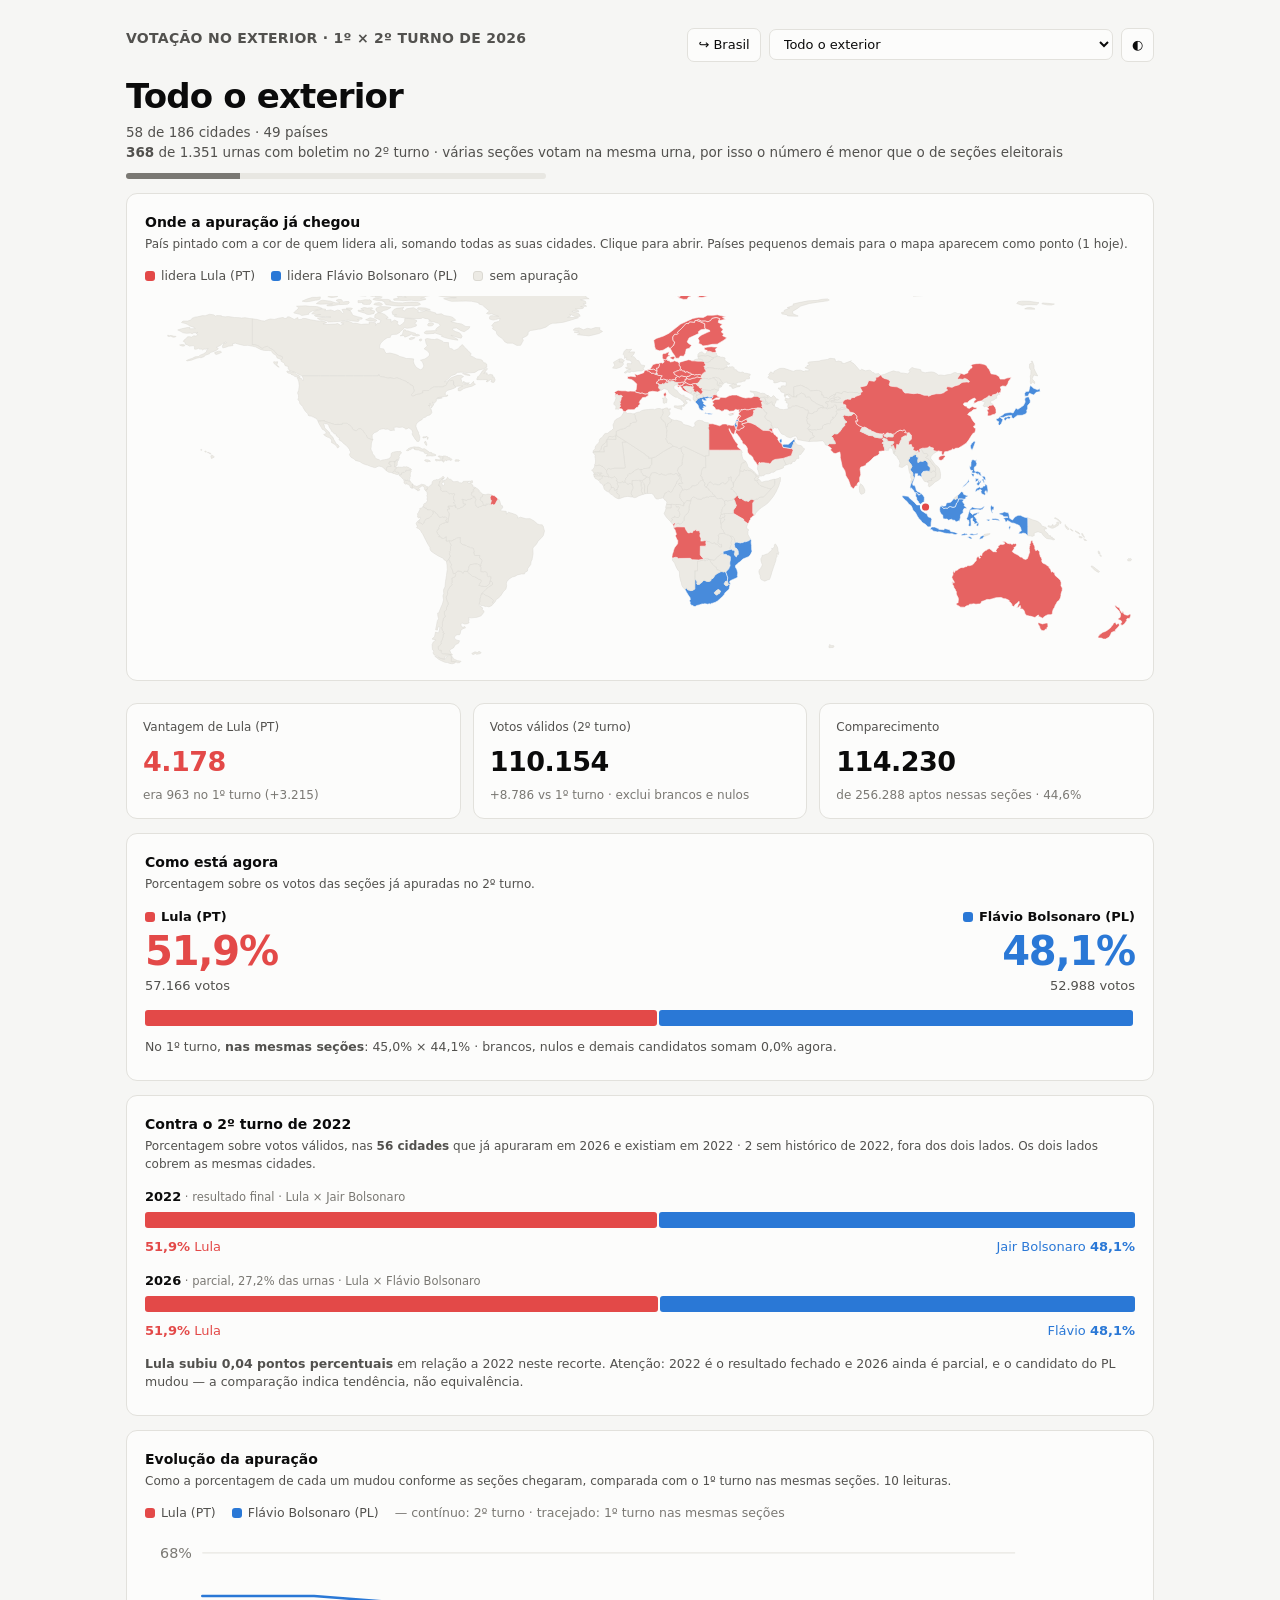
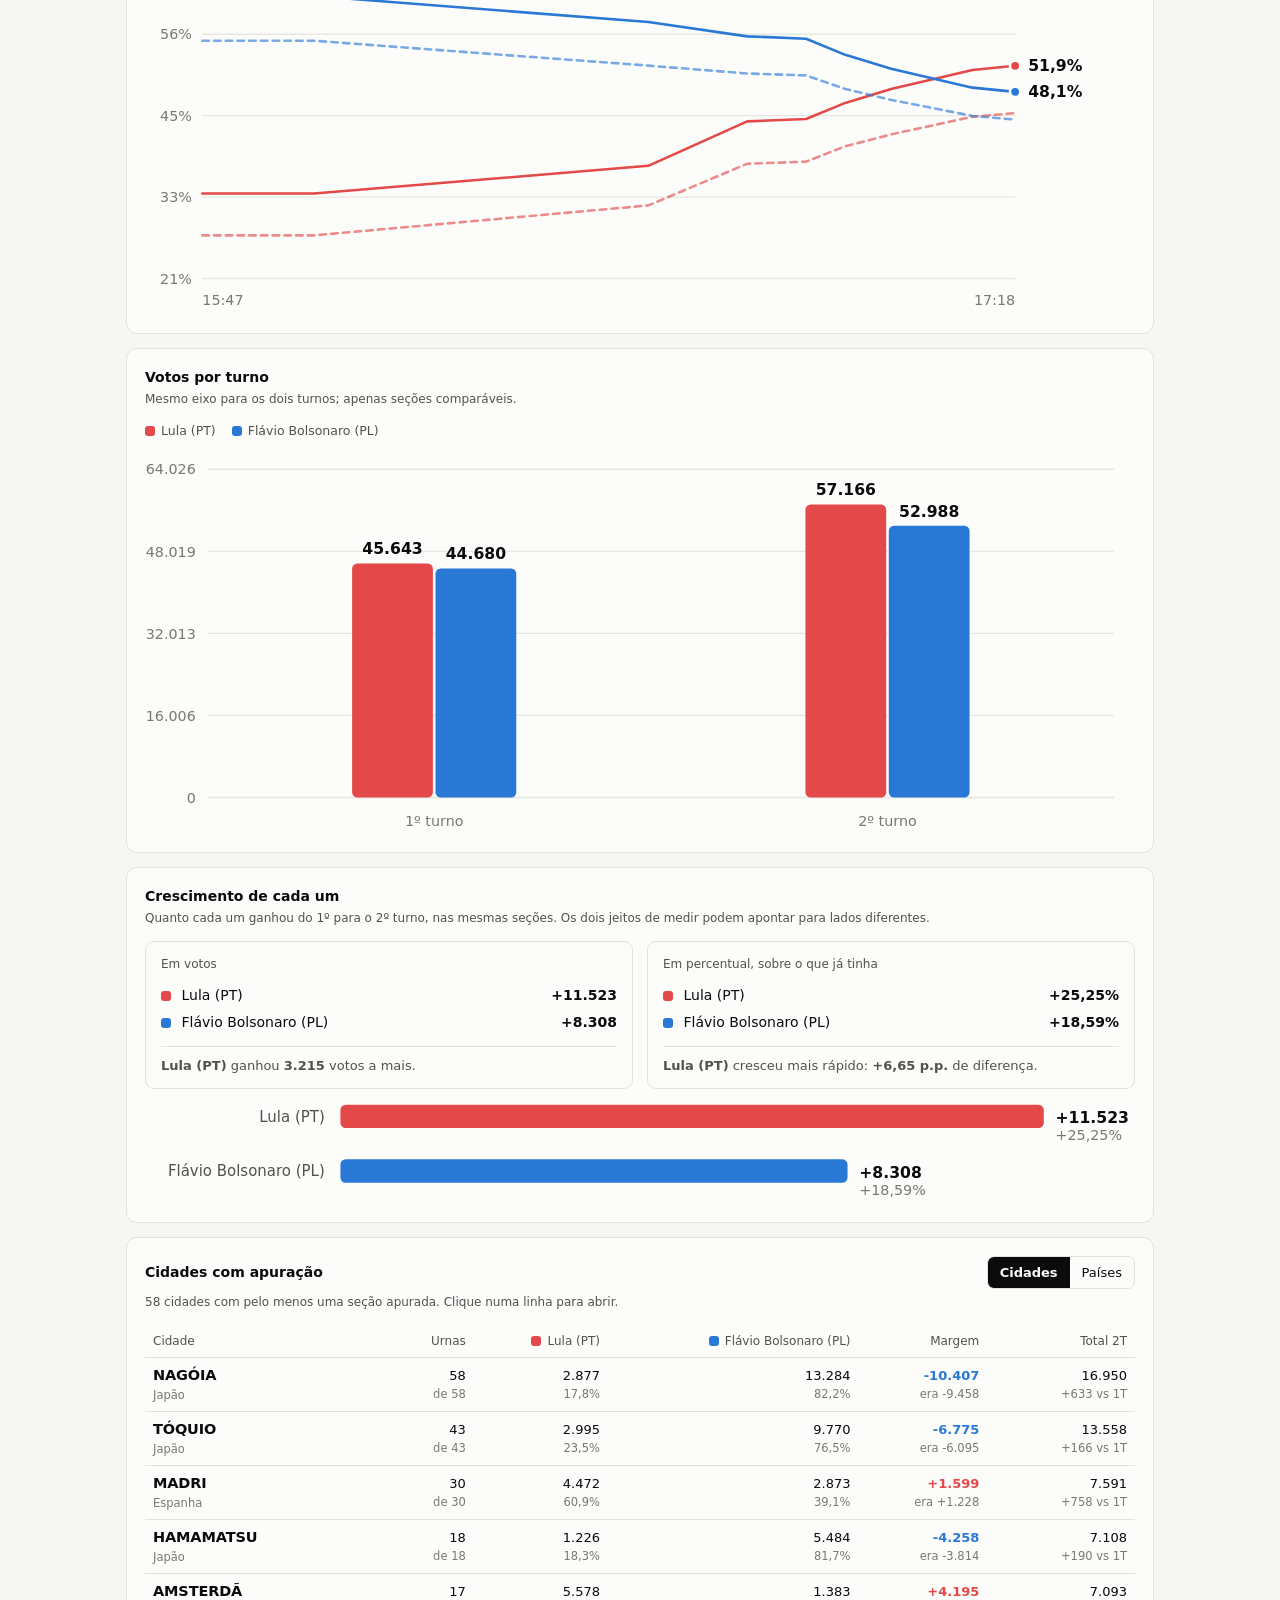
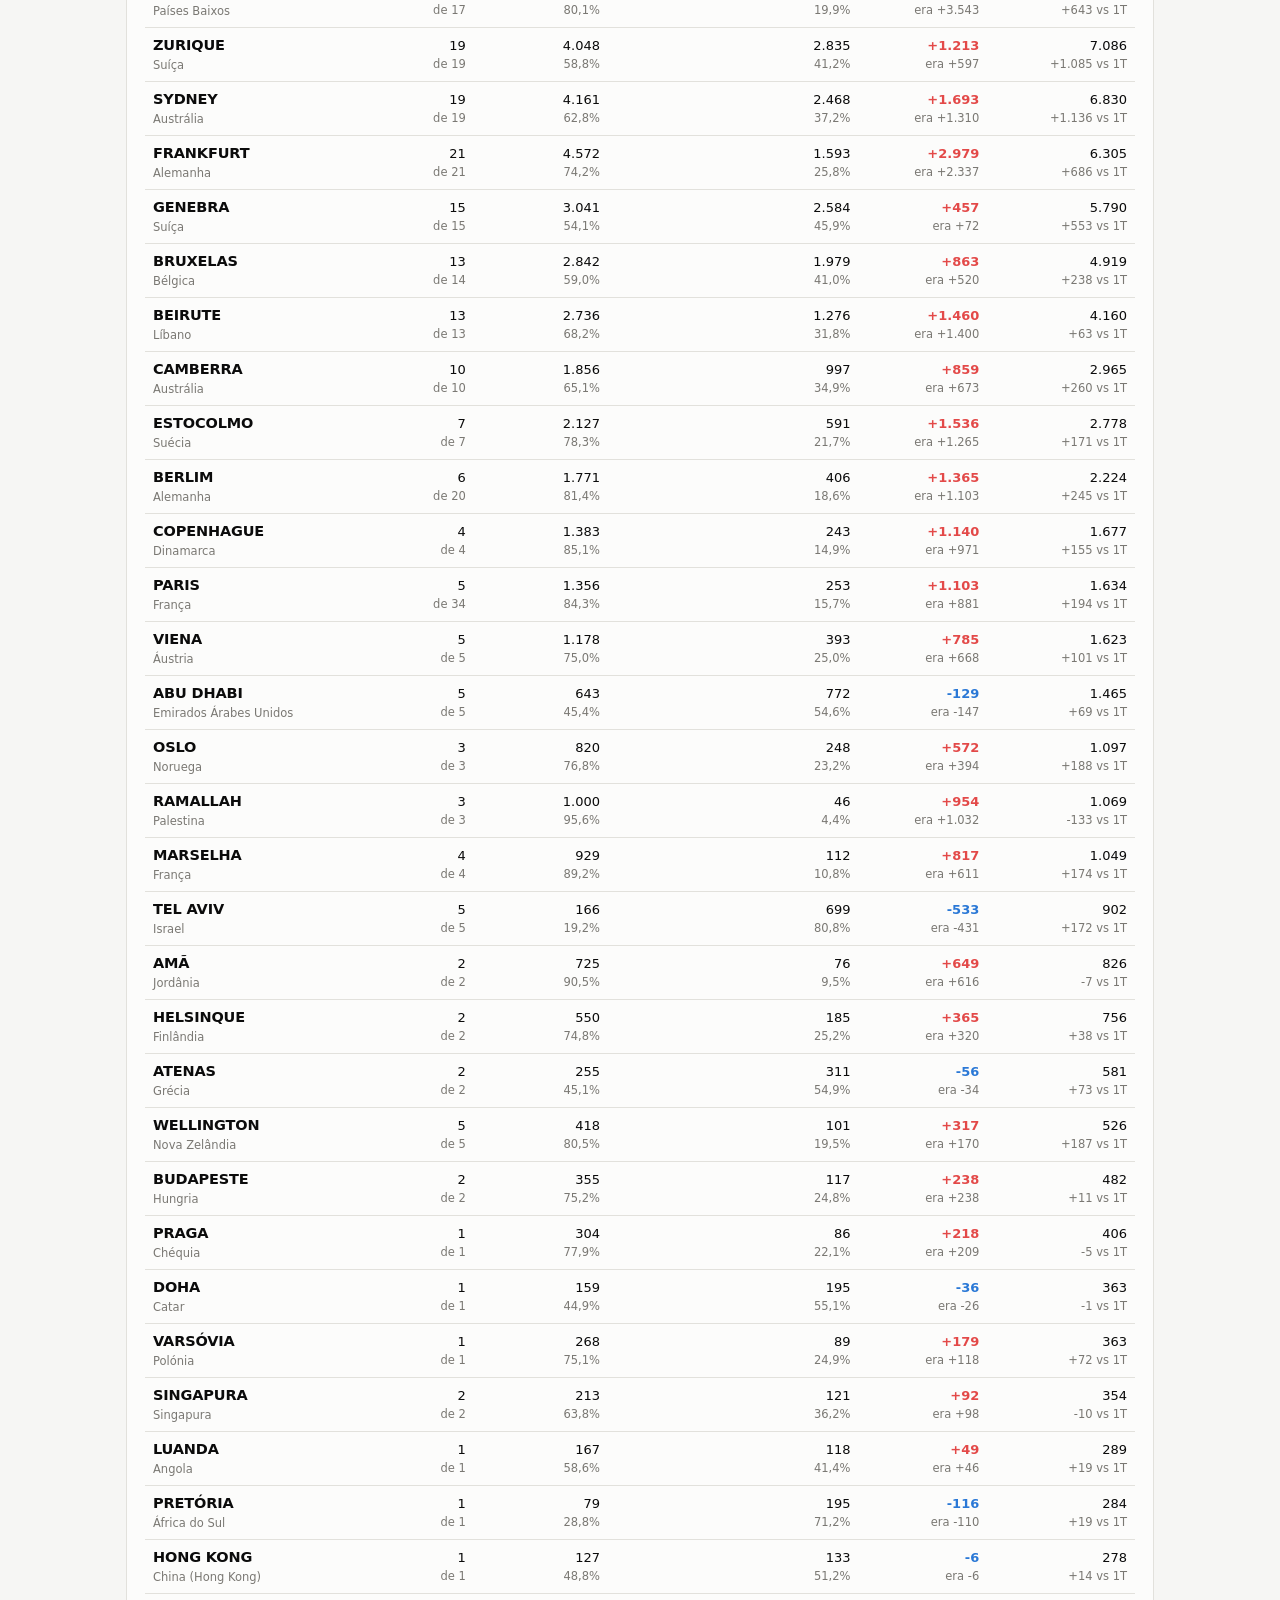
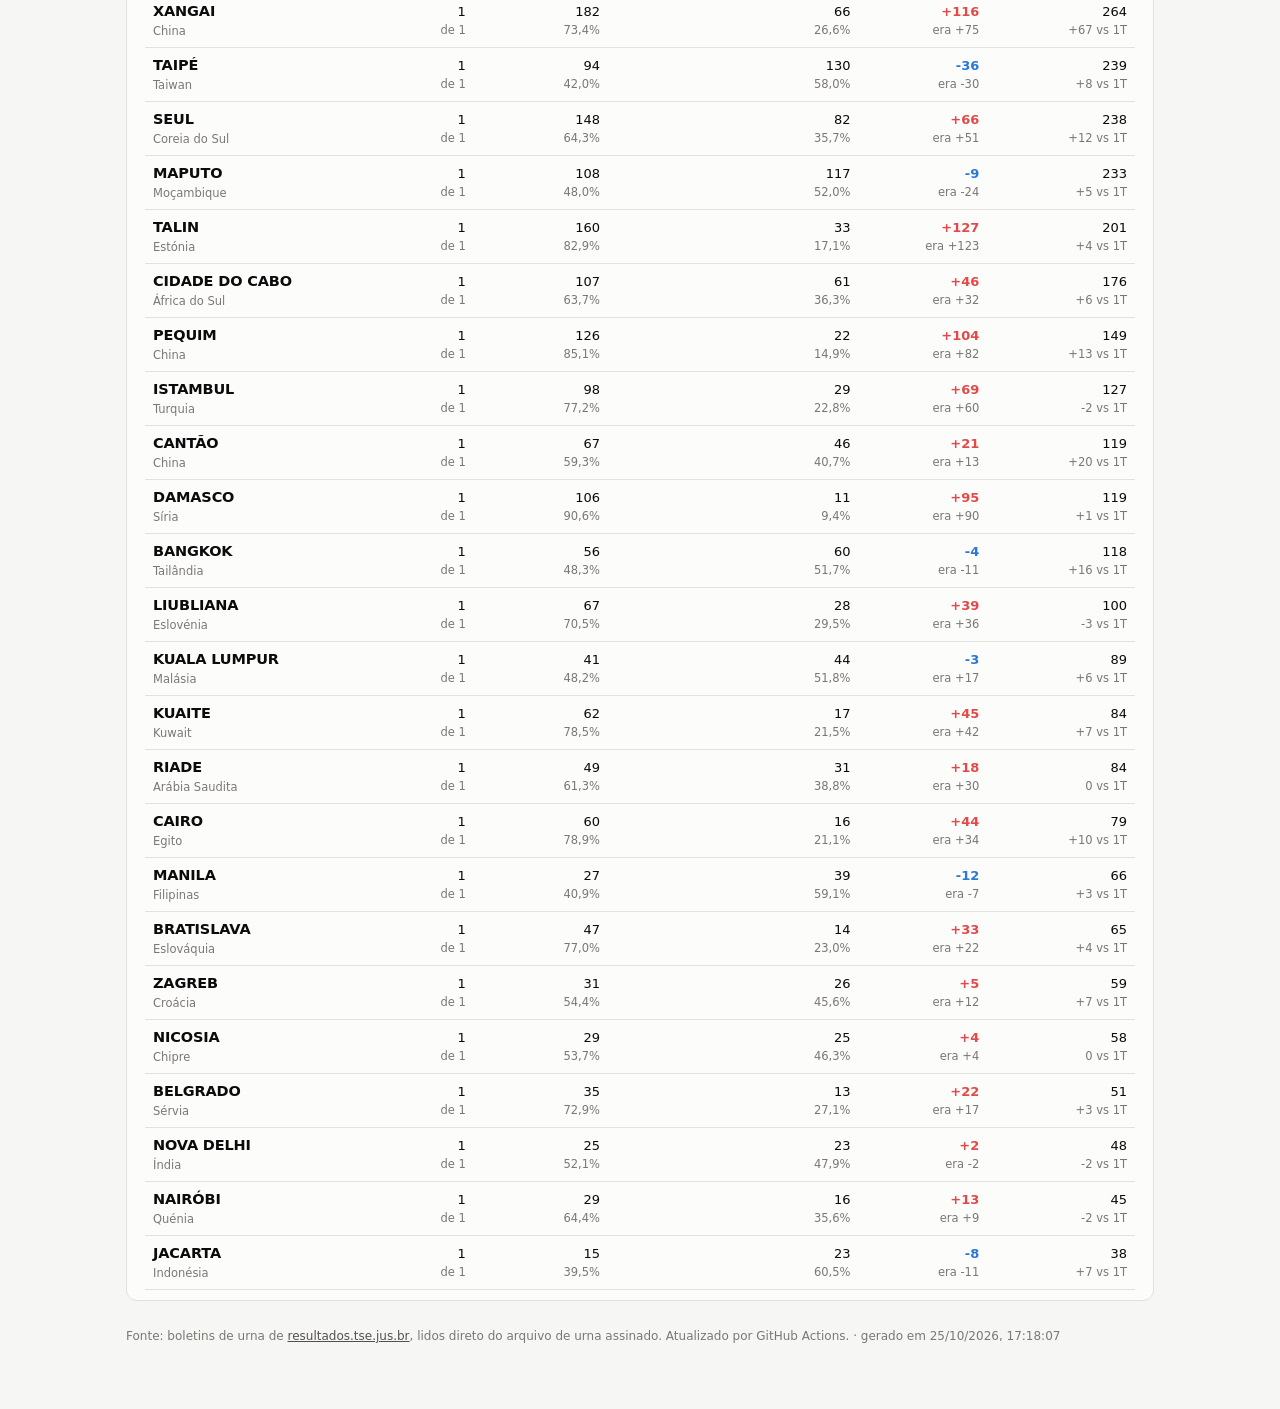
==== commit 06f7fc73: "Corrige o denominador: urnas, não seções eleitorais O config de arquivo de urna lista seções, mas vá" ====
--- a/docs/index.html
+++ b/docs/index.html
@@ -167,7 +167,7 @@
     return `<b>${titulo}</b><br>`
       + `${d.candidatos[lider]} lidera com <b>${dec(m.candidatos[lider].share_t2)}%</b><br>`
       + `${nf(m.validos_t2)} votos válidos · `
-      + `${nf(g.secoes_apuradas_t2)}/${nf(g.secoes_previstas)} seções<br>`
+      + `${nf(g.secoes_apuradas_t2)}/${nf(g.secoes_previstas)} urnas<br>`
       + `<span style="opacity:.75">no 1º turno: `
       + `${dec(m.candidatos[a].share_t1)}% × ${dec(m.candidatos[b].share_t1)}%</span>`;
   };
@@ -299,7 +299,7 @@
       Os dois lados cobrem as mesmas cidades.</p>
     ${linha("2022", " · resultado final · Lula × Jair Bolsonaro",
             p22a, p22b, "Lula", "Jair Bolsonaro")}
-    ${linha("2026", ` · parcial, ${dec(100 * m.secoes_ap / m.secoes_prev)}% das seções · Lula × Flávio Bolsonaro`,
+    ${linha("2026", ` · parcial, ${dec(100 * m.secoes_ap / m.secoes_prev)}% das urnas · Lula × Flávio Bolsonaro`,
             p26a, p26b, d.candidatos[a].split(" ")[0], d.candidatos[b].split(" ")[0])}
     <p class="antes" style="margin-top:12px"><strong>Lula
       ${sw >= 0 ? "subiu" : "caiu"} ${dec(Math.abs(sw), 2)} pontos percentuais</strong>
@@ -388,7 +388,7 @@
     <p class="note">${itens.length} ${MODO === "pais" ? "países" : "cidades"}
       com pelo menos uma seção apurada. Clique numa linha para abrir.</p>
     <div class="scroll"><table><thead><tr>
-      <th>${MODO === "pais" ? "País" : "Cidade"}</th><th>Seções</th>
+      <th>${MODO === "pais" ? "País" : "Cidade"}</th><th>Urnas</th>
       <th><span class="sw" style="background:${cores[0]}"></span>${d.candidatos[nums[0]]}</th>
       <th><span class="sw" style="background:${cores[1]}"></span>${d.candidatos[nums[1]]}</th>
       <th>Margem</th><th>Total 2T</th>
@@ -484,7 +484,7 @@
     return `<rect x="${(X(ts[k]) - faixa / 2).toFixed(1)}" y="${m.t}"
       width="${faixa.toFixed(1)}" height="${ih}" fill="transparent"
       data-tip="${encodeURIComponent(
-        `<b>${hora(ts[k])}</b> · ${nf(h.secoes)} seções<br>${corpo}`)}"></rect>`;
+        `<b>${hora(ts[k])}</b> · ${nf(h.secoes)} urnas<br>${corpo}`)}"></rect>`;
   }).join("");
 
   const leg = nums.map((n, i) =>
@@ -552,7 +552,9 @@
   $("#nome").textContent = c.nome;
   $("#sub").innerHTML = `${contexto}<br>`
     + `<strong>${nf(c.secoes_apuradas_t2)}</strong> de ${nf(c.secoes_previstas)} `
-    + `seções com boletim de urna no 2º turno`;
+    + `urnas com boletim no 2º turno`
+    + `<span class="peq" style="display:inline"> · várias seções votam na mesma `
+    + `urna, por isso o número é menor que o de seções eleitorais</span>`;
   $("#prog").style.width =
     (100 * c.secoes_apuradas_t2 / Math.max(1, c.secoes_previstas)).toFixed(1) + "%";
   $("#ger").textContent = " · gerado em "
@@ -629,7 +631,7 @@
 
   const tabela = linhas ? `<div class="card">
     <h2>Por seção</h2>
-    <p class="note">Só as seções com boletim nos dois turnos — comparação 1:1.</p>
+    <p class="note">Só as urnas com boletim nos dois turnos — comparação 1:1.</p>
     <div class="scroll"><table><thead>
       <tr><th rowspan="2">Seção</th>
           <th colspan="3"><span class="sw" style="background:${cores[0]}"></span>${nomes[0]}</th>
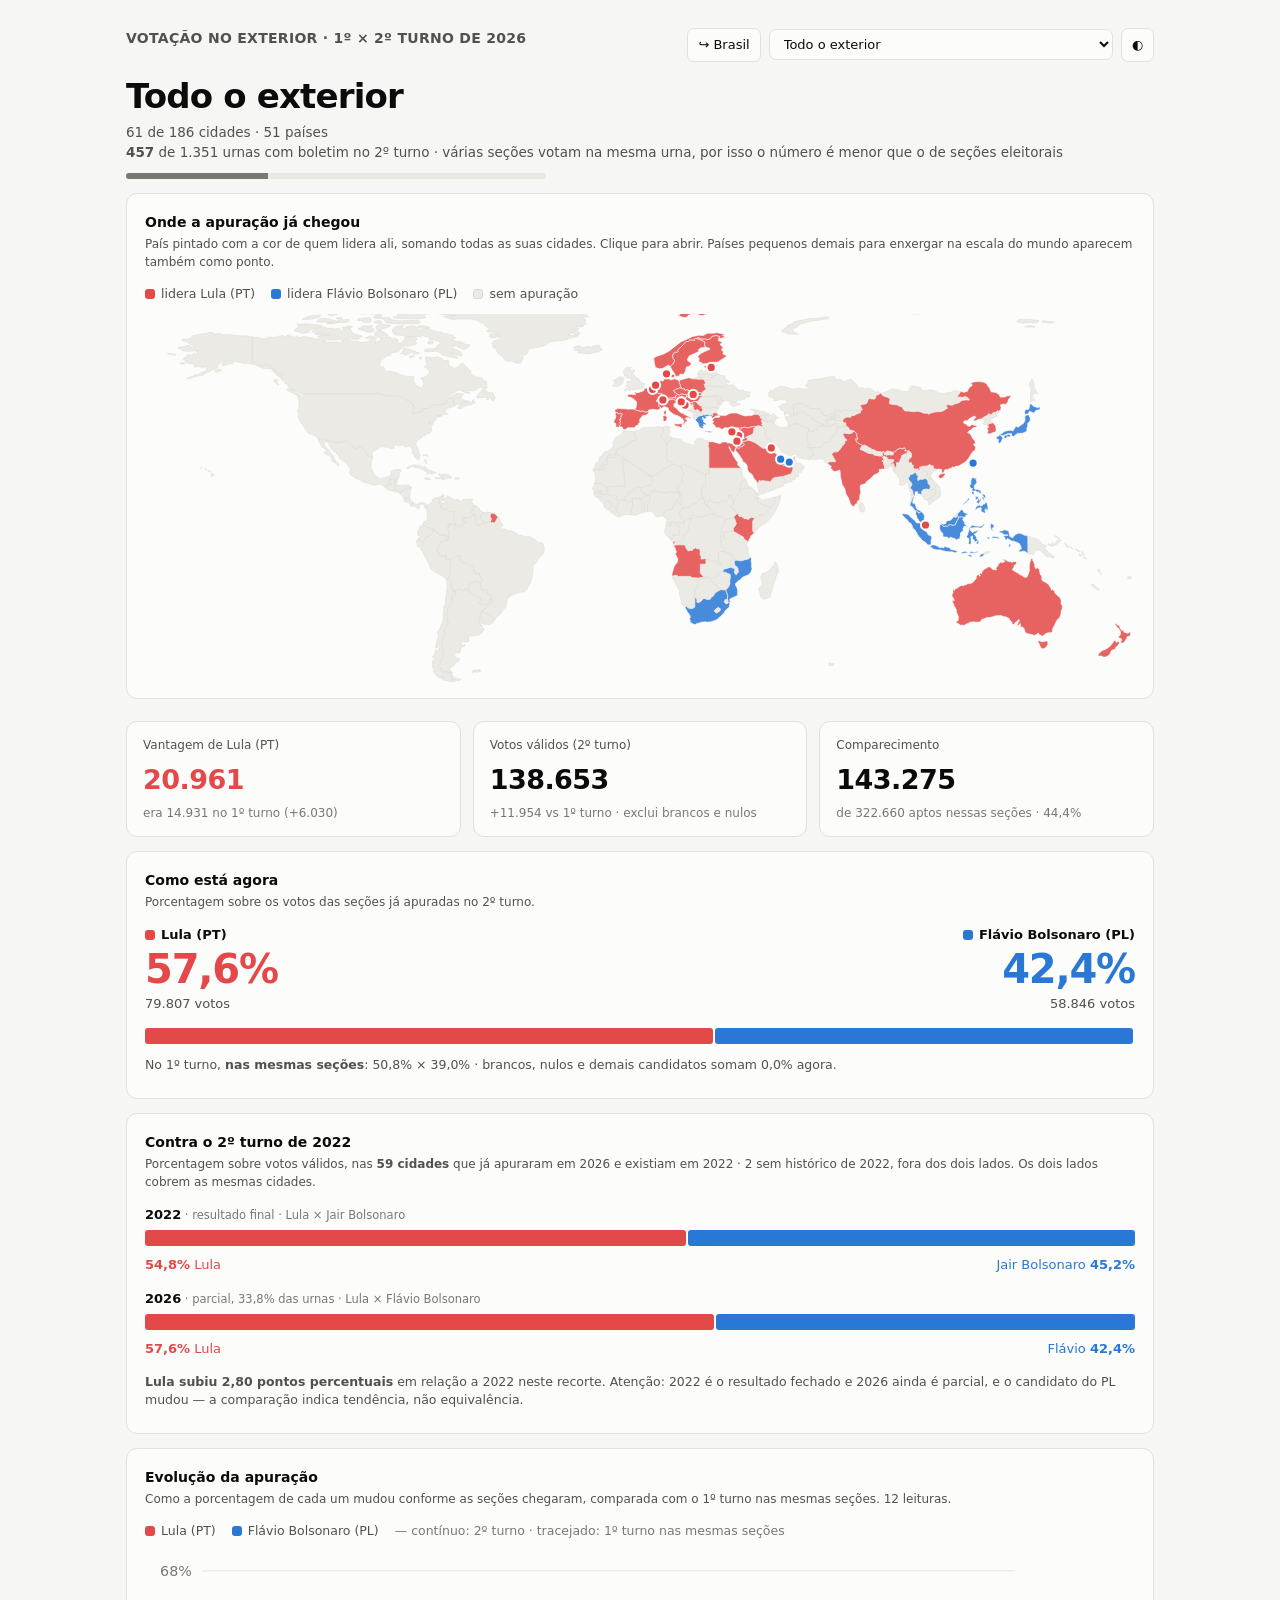
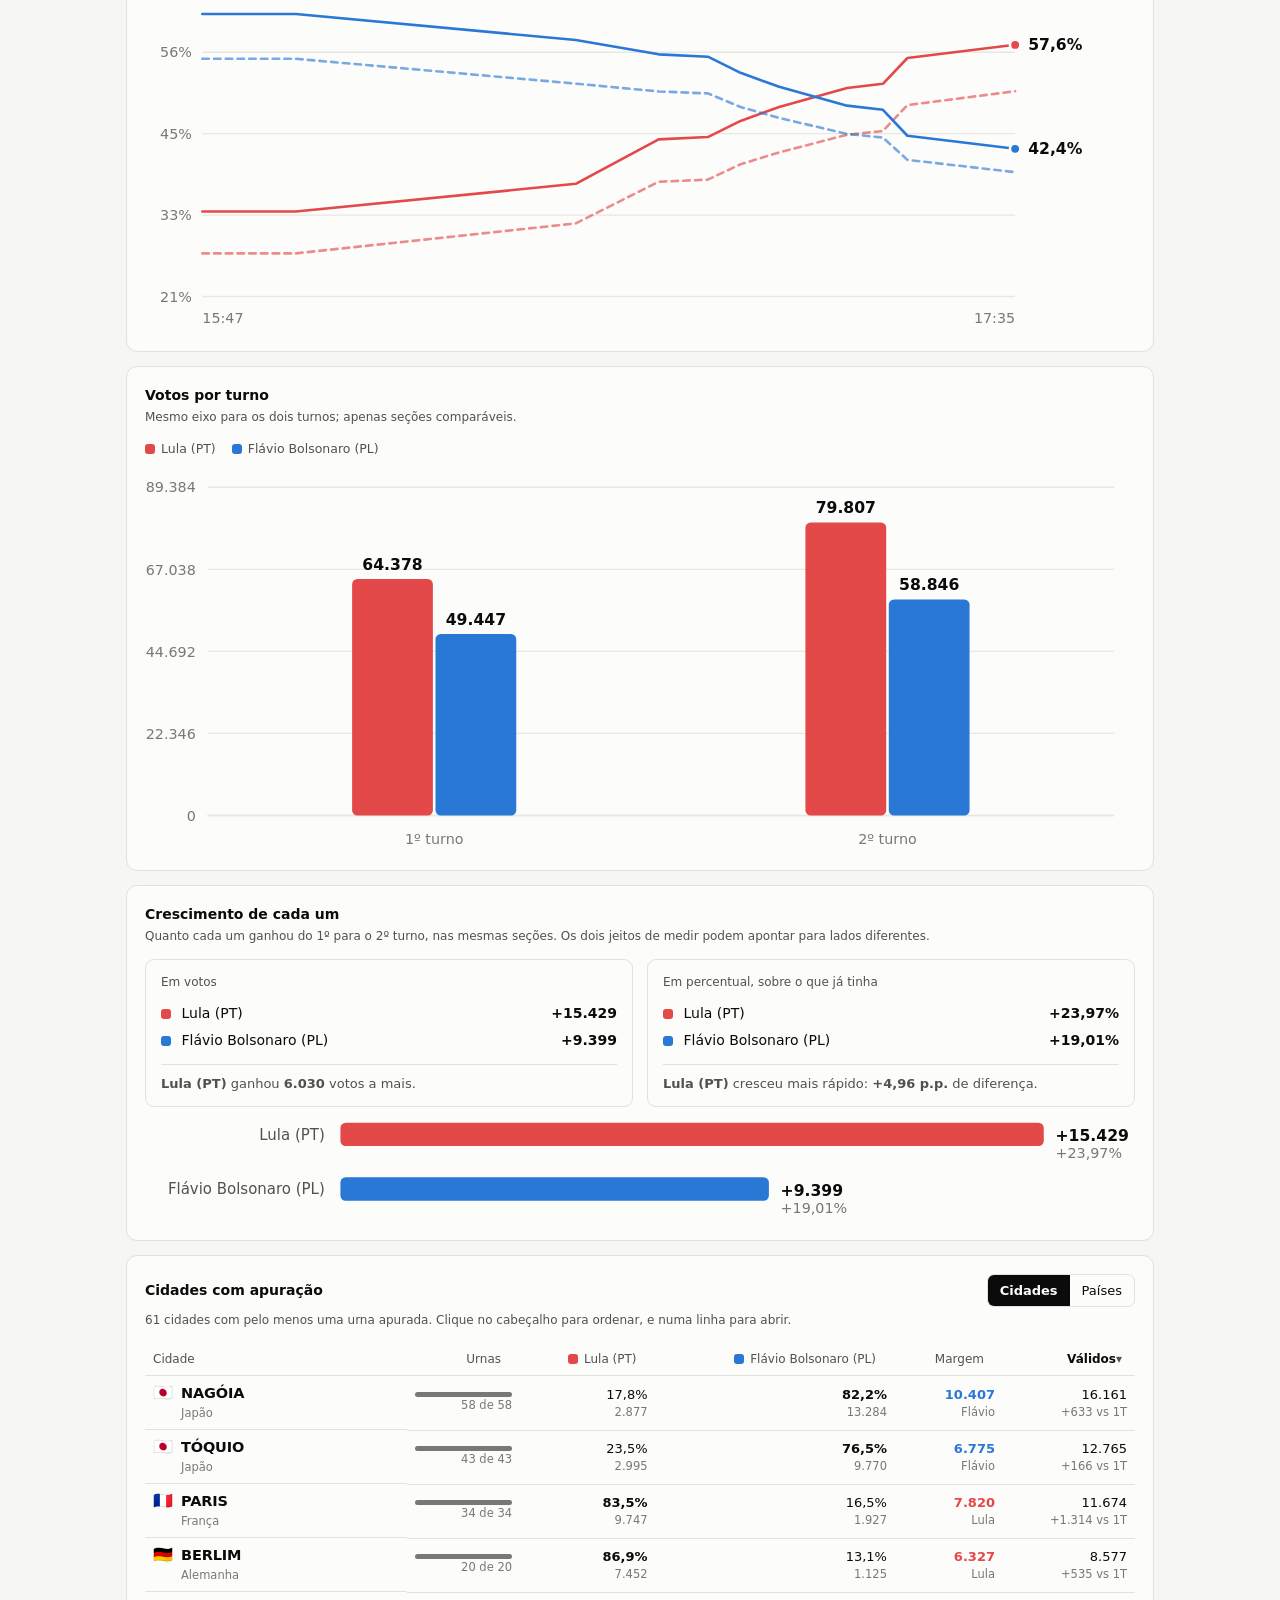
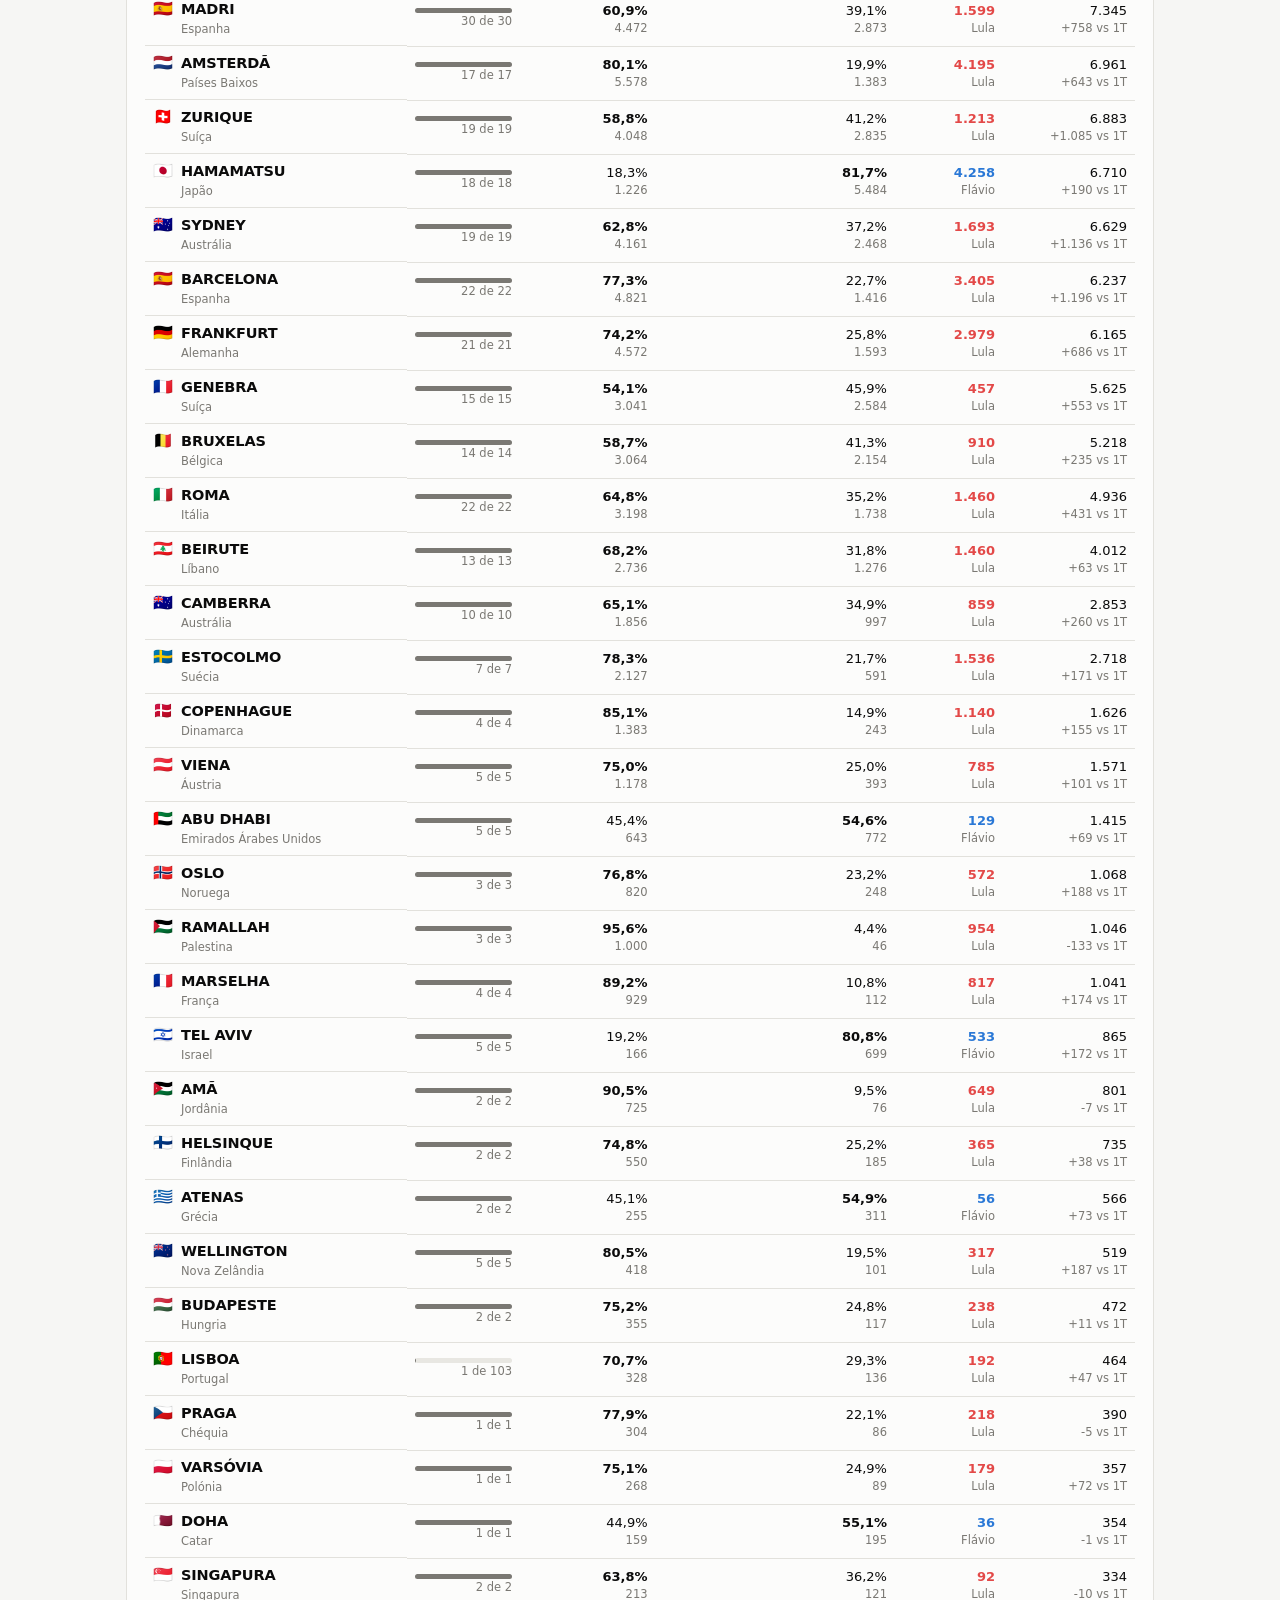
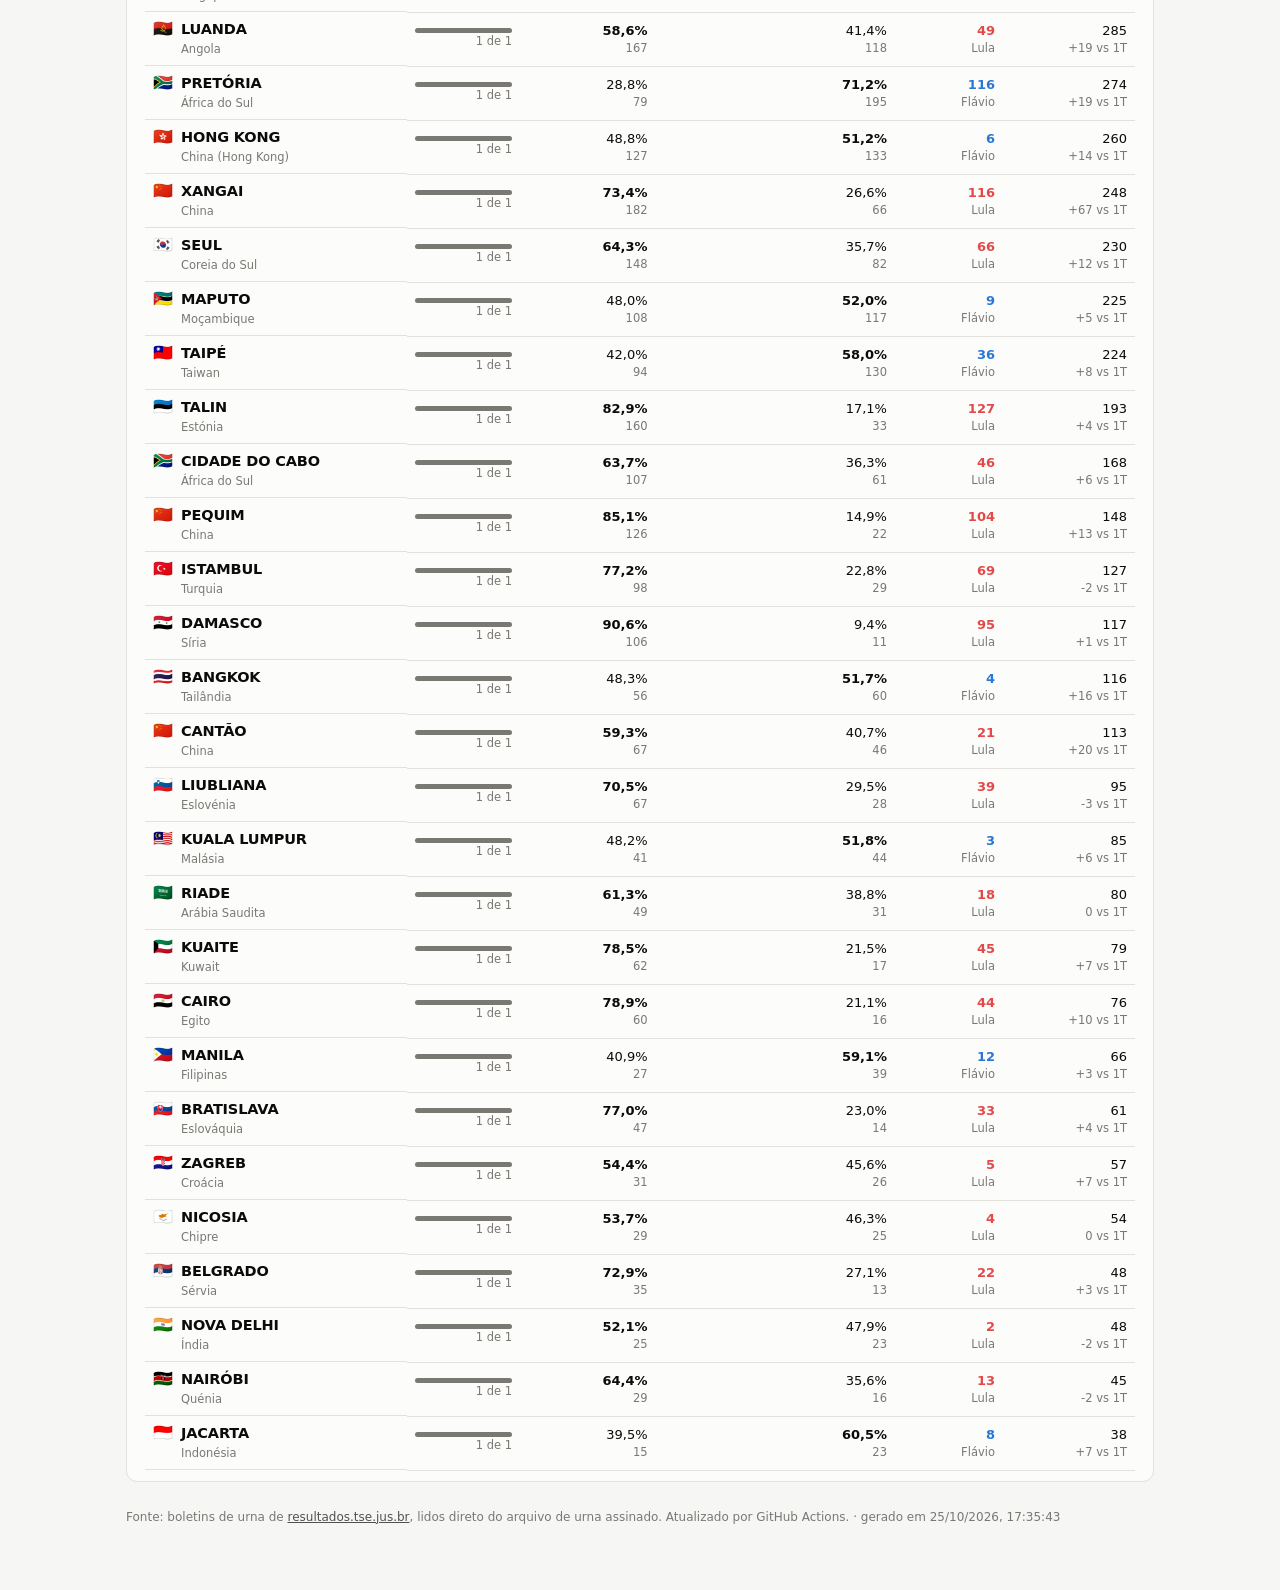
==== commit 3453e21f: "Recorte de país mais limpo, tabela ordenável e bandeiras - No recorte de um país o gráfico de evoluç" ====
--- a/docs/index.html
+++ b/docs/index.html
@@ -146,6 +146,30 @@
   }).map(anel).join("");
 }
 
+function geometriaPais(geom) {
+  /* Área projetada e centro do maior anel — países minúsculos no mapa
+     (Líbano, Catar, Palestina) precisam de um ponto para serem vistos. */
+  const polis = geom.type === "Polygon" ? [geom.coordinates] : geom.coordinates;
+  let area = 0, melhor = null, maiorA = 0;
+  polis.forEach(poly => {
+    const anel = poly[0];
+    const xs = anel.map(pt => pt[0]);
+    if (Math.max(...xs) - Math.min(...xs) > 180) return;   // cruza a emenda
+    let s2 = 0, cx = 0, cy = 0;
+    for (let i = 0; i < anel.length; i++) {
+      const [x1, y1] = [projX(anel[i][0]), projY(anel[i][1])];
+      const j = (i + 1) % anel.length;
+      const [x2, y2] = [projX(anel[j][0]), projY(anel[j][1])];
+      s2 += x1 * y2 - x2 * y1;
+      cx += x1; cy += y1;
+    }
+    const a = Math.abs(s2) / 2;
+    area += a;
+    if (a > maiorA) { maiorA = a; melhor = [cx / anel.length, cy / anel.length]; }
+  });
+  return { area, centro: melhor };
+}
+
 function desenhaMapa(d, cores) {
   if (!MUNDO) return "";
   const nums = Object.keys(d.candidatos).sort((a, b) => a - b);
@@ -186,6 +210,21 @@
       data-tip="${encodeURIComponent(resumoDe(titulo, g))}"></path>`;
   }).join("");
 
+  // países pintados pequenos demais para enxergar ganham também um ponto
+  const marcas = MUNDO.features.map(f => {
+    const g = agreg[f.properties.nome];
+    if (!g || !g.metricas) return "";
+    const { area, centro } = geometriaPais(f.geometry);
+    if (!centro || area > 60) return "";
+    const m = g.metricas, [a, b] = nums;
+    const lider = m.candidatos[a].t2 >= m.candidatos[b].t2 ? 0 : 1;
+    const titulo = [...new Set(g.cs.map(c => c.pais))].join(" · ");
+    return `<circle class="cidade" cx="${centro[0].toFixed(1)}"
+      cy="${centro[1].toFixed(1)}" r="4.5" fill="${cores[lider]}"
+      data-cidade="mapa:${f.properties.nome}"
+      data-tip="${encodeURIComponent(resumoDe(titulo, g))}"></circle>`;
+  }).join("");
+
   const pontos = soltas.map(c => {
     const m = c.metricas, [a, b] = nums;
     const lider = m.candidatos[a].t2 >= m.candidatos[b].t2 ? 0 : 1;
@@ -206,11 +245,11 @@
   return `<div class="card">
     <h2>Onde a apuração já chegou</h2>
     <p class="note">País pintado com a cor de quem lidera ali, somando todas as
-      suas cidades. Clique para abrir. Países pequenos demais para o mapa
-      aparecem como ponto${soltas.length ? ` (${soltas.length} hoje)` : ""}.</p>
+      suas cidades. Clique para abrir. Países pequenos demais para
+      enxergar na escala do mundo aparecem também como ponto.</p>
     <div class="legend">${leg}</div>
     <div class="scroll"><svg viewBox="0 0 ${MAPA_W} ${MAPA_H}" role="img"
-      aria-label="Mapa-múndi dos países com apuração">${paises}${pontos}</svg></div>
+      aria-label="Mapa-múndi dos países com apuração">${paises}${marcas}${pontos}</svg></div>
   </div>`;
 }
 
@@ -352,46 +391,99 @@
            metricas: t2.total ? calcMetricas(t1, t2, nums) : null, secoes: [] };
 }
 
-function tabelaRanking(d, cores) {
+const CAMPOS = {
+  nome:    { rot: "Nome",    val: x => x.nome, texto: true },
+  urnas:   { rot: "Urnas",   val: x => x.secoes_previstas
+                                ? x.secoes_apuradas_t2 / x.secoes_previstas : 0 },
+  a:       { rot: null,      val: (x, n) => x.metricas.candidatos[n[0]].share_t2 },
+  b:       { rot: null,      val: (x, n) => x.metricas.candidatos[n[1]].share_t2 },
+  margem:  { rot: "Margem",  val: x => Math.abs(x.metricas.margem_t2) },
+  votos:   { rot: "Válidos", val: x => x.metricas.validos_t2 },
+};
+
+function bandeira(x) {
+  // países com várias cidades usam a bandeira da primeira; sem iso2, nada
+  const iso = x.iso2 || (x.cs && x.cs[0] && x.cs[0].iso2)
+    || (DADOS.cidades.find(c => (c.pais || "—") === x.nome) || {}).iso2;
+  if (!iso || iso.length !== 2) return `<span class="bnd"></span>`;
+  const emoji = [...iso.toUpperCase()]
+    .map(ch => String.fromCodePoint(0x1F1E6 + ch.charCodeAt(0) - 65)).join("");
+  return `<span class="bnd" title="${iso.toUpperCase()}">${emoji}</span>`;
+}
+
+function ordena(itens, nums) {
+  const c = CAMPOS[ORD.campo] || CAMPOS.votos;
+  const copia = itens.slice();
+  copia.sort((x, y) => {
+    const vx = c.val(x, nums), vy = c.val(y, nums);
+    const r = c.texto ? String(vx).localeCompare(String(vy), "pt") : vx - vy;
+    return ORD.desc ? -r : r;
+  });
+  return copia;
+}
+
+function th(campo, rotulo, extra) {
+  const ativo = ORD.campo === campo;
+  return `<th data-ord="${campo}" class="ord${ativo ? " ativo" : ""}"
+    title="Ordenar por ${rotulo}">${extra || ""}${rotulo}` +
+    `<span class="seta">${ativo ? (ORD.desc ? "▾" : "▴") : ""}</span></th>`;
+}
+
+function tabelaRanking(d, cores, recorte) {
   const nums = Object.keys(d.candidatos).sort((a, b) => a - b);
-  const base = MODO === "pais" ? porPais(d) : d.cidades;
-  const itens = base.filter(x => x.metricas)
-    .sort((a, b) => b.metricas.total_t2 - a.metricas.total_t2);
+  const noPais = CIDADE !== "__agg__";
+  // dentro de um país, agrupar por país não faz sentido: lista as cidades dele
+  const base = noPais ? recorte : (MODO === "pais" ? porPais(d) : d.cidades);
+  const itens = ordena(base.filter(x => x.metricas), nums);
   if (!itens.length) return "";
+  const agrupado = !noPais && MODO === "pais";
 
   const linhas = itens.map(x => {
     const m = x.metricas, [a, b] = nums;
-    const lider = m.candidatos[a].t2 >= m.candidatos[b].t2 ? a : b;
-    const sub = MODO === "pais"
+    const li = m.candidatos[a].t2 >= m.candidatos[b].t2 ? 0 : 1;
+    const pa = m.candidatos[a].share_t2, pb = m.candidatos[b].share_t2;
+    const prog = x.secoes_previstas
+      ? 100 * x.secoes_apuradas_t2 / x.secoes_previstas : 0;
+    const sub = agrupado
       ? `${x.ncidades} cidade${x.ncidades > 1 ? "s" : ""}`
       : (x.pais || "");
-    return `<tr data-cidade="${x.codigo}" style="cursor:pointer">
-      <td>${x.nome}<span class="peq">${sub}</span></td>
-      <td>${nf(x.secoes_apuradas_t2)}<span class="peq">de ${nf(x.secoes_previstas)}</span></td>
-      <td>${nf(m.candidatos[a].t2)}<span class="peq">${dec(m.candidatos[a].share_t2)}%</span></td>
-      <td>${nf(m.candidatos[b].t2)}<span class="peq">${dec(m.candidatos[b].share_t2)}%</span></td>
-      <td><span style="color:${cores[nums.indexOf(lider)]};font-weight:600">
-        ${sf(m.margem_t2)}</span><span class="peq">era ${sf(m.margem_t1)}</span></td>
-      <td>${nf(m.total_t2)}<span class="peq">${sf(m.delta_total)} vs 1T</span></td></tr>`;
+    return `<tr data-cidade="${x.codigo}">
+      <td class="ent">${bandeira(x)}<span class="txt">${x.nome}
+        <span class="peq">${sub}</span></span></td>
+      <td class="num"><div class="mini"><i style="width:${prog}%"></i></div>
+        <span class="peq">${nf(x.secoes_apuradas_t2)} de ${nf(x.secoes_previstas)}</span></td>
+      <td class="num ${li === 0 ? "forte" : ""}">${dec(pa)}%
+        <span class="peq">${nf(m.candidatos[a].t2)}</span></td>
+      <td class="num ${li === 1 ? "forte" : ""}">${dec(pb)}%
+        <span class="peq">${nf(m.candidatos[b].t2)}</span></td>
+      <td class="num"><span style="color:${cores[li]};font-weight:650">
+        ${nf(Math.abs(m.margem_t2))}</span>
+        <span class="peq">${d.candidatos[nums[li]].split(" ")[0]}</span></td>
+      <td class="num">${nf(m.validos_t2)}<span class="peq">${sf(m.delta_total)} vs 1T</span></td>
+    </tr>`;
   }).join("");
 
-  const titulo = MODO === "pais" ? "Países com apuração" : "Cidades com apuração";
+  const titulo = noPais ? "Cidades deste recorte"
+    : agrupado ? "Países com apuração" : "Cidades com apuração";
   return `<div class="card">
     <div style="display:flex;justify-content:space-between;align-items:center;
                 gap:12px;flex-wrap:wrap;margin-bottom:4px">
       <h2 style="margin:0">${titulo}</h2>
-      <div class="seg" role="group" aria-label="Agrupar por">
-        <button data-modo="cidade" aria-pressed="${MODO !== "pais"}">Cidades</button>
-        <button data-modo="pais" aria-pressed="${MODO === "pais"}">Países</button>
-      </div>
+      ${noPais ? "" : `<div class="seg" role="group" aria-label="Agrupar por">
+        <button data-modo="cidade" aria-pressed="${!agrupado}">Cidades</button>
+        <button data-modo="pais" aria-pressed="${agrupado}">Países</button>
+      </div>`}
     </div>
-    <p class="note">${itens.length} ${MODO === "pais" ? "países" : "cidades"}
-      com pelo menos uma seção apurada. Clique numa linha para abrir.</p>
+    <p class="note">${itens.length} ${agrupado ? "países" : "cidades"}
+      com pelo menos uma urna apurada. Clique no cabeçalho para ordenar,
+      ${noPais ? "e numa linha para abrir a cidade" : "e numa linha para abrir"}.</p>
     <div class="scroll"><table><thead><tr>
-      <th>${MODO === "pais" ? "País" : "Cidade"}</th><th>Urnas</th>
-      <th><span class="sw" style="background:${cores[0]}"></span>${d.candidatos[nums[0]]}</th>
-      <th><span class="sw" style="background:${cores[1]}"></span>${d.candidatos[nums[1]]}</th>
-      <th>Margem</th><th>Total 2T</th>
+      ${th("nome", noPais || MODO !== "pais" ? "Cidade" : "País")}
+      ${th("urnas", "Urnas")}
+      ${th("a", d.candidatos[nums[0]], `<span class="sw" style="background:${cores[0]}"></span>`)}
+      ${th("b", d.candidatos[nums[1]], `<span class="sw" style="background:${cores[1]}"></span>`)}
+      ${th("margem", "Margem")}
+      ${th("votos", "Válidos")}
     </tr></thead><tbody>${linhas}</tbody></table></div></div>`;
 }
 
@@ -420,7 +512,7 @@
   const grupos = {};
   d.cidades.forEach(c => (grupos[c.pais || "—"] ||= []).push(c));
   return Object.entries(grupos).map(([pais, cs]) => ({
-    codigo: "pais:" + pais, nome: pais, ncidades: cs.length,
+    codigo: "pais:" + pais, nome: pais, ncidades: cs.length, cs,
     ...somaCidades(cs, nums),
   }));
 }
@@ -501,6 +593,7 @@
       ${eixo}${linhas}${alvos}</svg></div></div>`;
 }
 
+let ORD = { campo: 'votos', desc: true };
 let DADOS = null, CIDADE = null, MUNDO = null, HIST = [], BASE22 = null,
     MODO = 'cidade';
 
@@ -648,9 +741,11 @@
       <td>${nf(c.t1.comparecimento)}</td><td>${nf(c.t2.comparecimento)}</td>
     </tr></tfoot></table></div></div>` : "";
 
+  // o histórico acumulado é do exterior inteiro; num recorte de país ou
+  // cidade ele descreveria outro conjunto de dados e enganaria
+  const evolucao = CIDADE === "__agg__" ? linhaTempo(HIST, d, cores) : "";
   $("#conteudo").innerHTML = tiles + confronto(d, m, cores)
-    + compara2022(d, doRecorte, m, cores)
-    + linhaTempo(HIST, d, cores) + `
+    + compara2022(d, doRecorte, m, cores) + evolucao + `
     <div class="card"><h2>Votos por turno</h2>
       <p class="note">Mesmo eixo para os dois turnos; apenas seções comparáveis.</p>
       ${legenda}<div class="scroll">${barrasAgrupadas(grupos, series)}</div></div>
@@ -660,7 +755,7 @@
       ${blocosCrescimento(d, m, cores)}
       <div class="scroll">${barrasCrescimento(cresc)}</div></div>`
     + (CIDADE.startsWith("pais:") || CIDADE.startsWith("mapa:") || CIDADE === "__agg__"
-        ? tabelaRanking(d, cores) : tabela);
+        ? tabelaRanking(d, cores, doRecorte) : tabela);
 
   ligaCliques();
   aplicaHash(false);
@@ -675,6 +770,14 @@
   });
   const volta = $("#volta");
   if (volta) volta.style.display = CIDADE === "__agg__" ? "none" : "";
+  document.querySelectorAll("[data-ord]").forEach(el => {
+    el.addEventListener("click", () => {
+      const campo = el.dataset.ord;
+      if (ORD.campo === campo) ORD.desc = !ORD.desc;
+      else ORD = { campo, desc: campo !== "nome" };
+      desenha();
+    });
+  });
   document.querySelectorAll("[data-modo]").forEach(el => {
     el.addEventListener("click", () => { MODO = el.dataset.modo; desenha(); });
   });
--- a/docs/estilo.css
+++ b/docs/estilo.css
@@ -137,3 +137,20 @@
   .pais.apurado { cursor:pointer; stroke:var(--surface-1); stroke-width:.6; }
   .pais.apurado:hover { stroke:var(--text-primary); stroke-width:1.2; }
   @media (max-width:560px) { .tile .v { font-size:23px; } h1 { font-size:18px; } }
+
+/* ---- tabela de ranking: ordenável, com bandeira e barra de progresso ---- */
+th.ord { cursor:pointer; user-select:none; white-space:nowrap; }
+th.ord:hover { color:var(--text-primary); }
+th.ord.ativo { color:var(--text-primary); font-weight:650; }
+th .seta { display:inline-block; width:11px; text-align:left; opacity:.7; }
+td.ent { display:flex; align-items:baseline; gap:8px; }
+td.ent .txt { min-width:0; }
+.bnd { font-size:16px; line-height:1; width:20px; flex:0 0 20px;
+       display:inline-block; }
+td.num { text-align:right; white-space:nowrap; }
+td.num.forte { font-weight:650; color:var(--text-primary); }
+tbody tr { cursor:pointer; }
+tbody tr:hover { background:var(--surface-0); }
+.mini { height:5px; border-radius:99px; background:var(--grid);
+        overflow:hidden; min-width:64px; margin-left:auto; }
+.mini i { display:block; height:100%; background:var(--text-muted); }
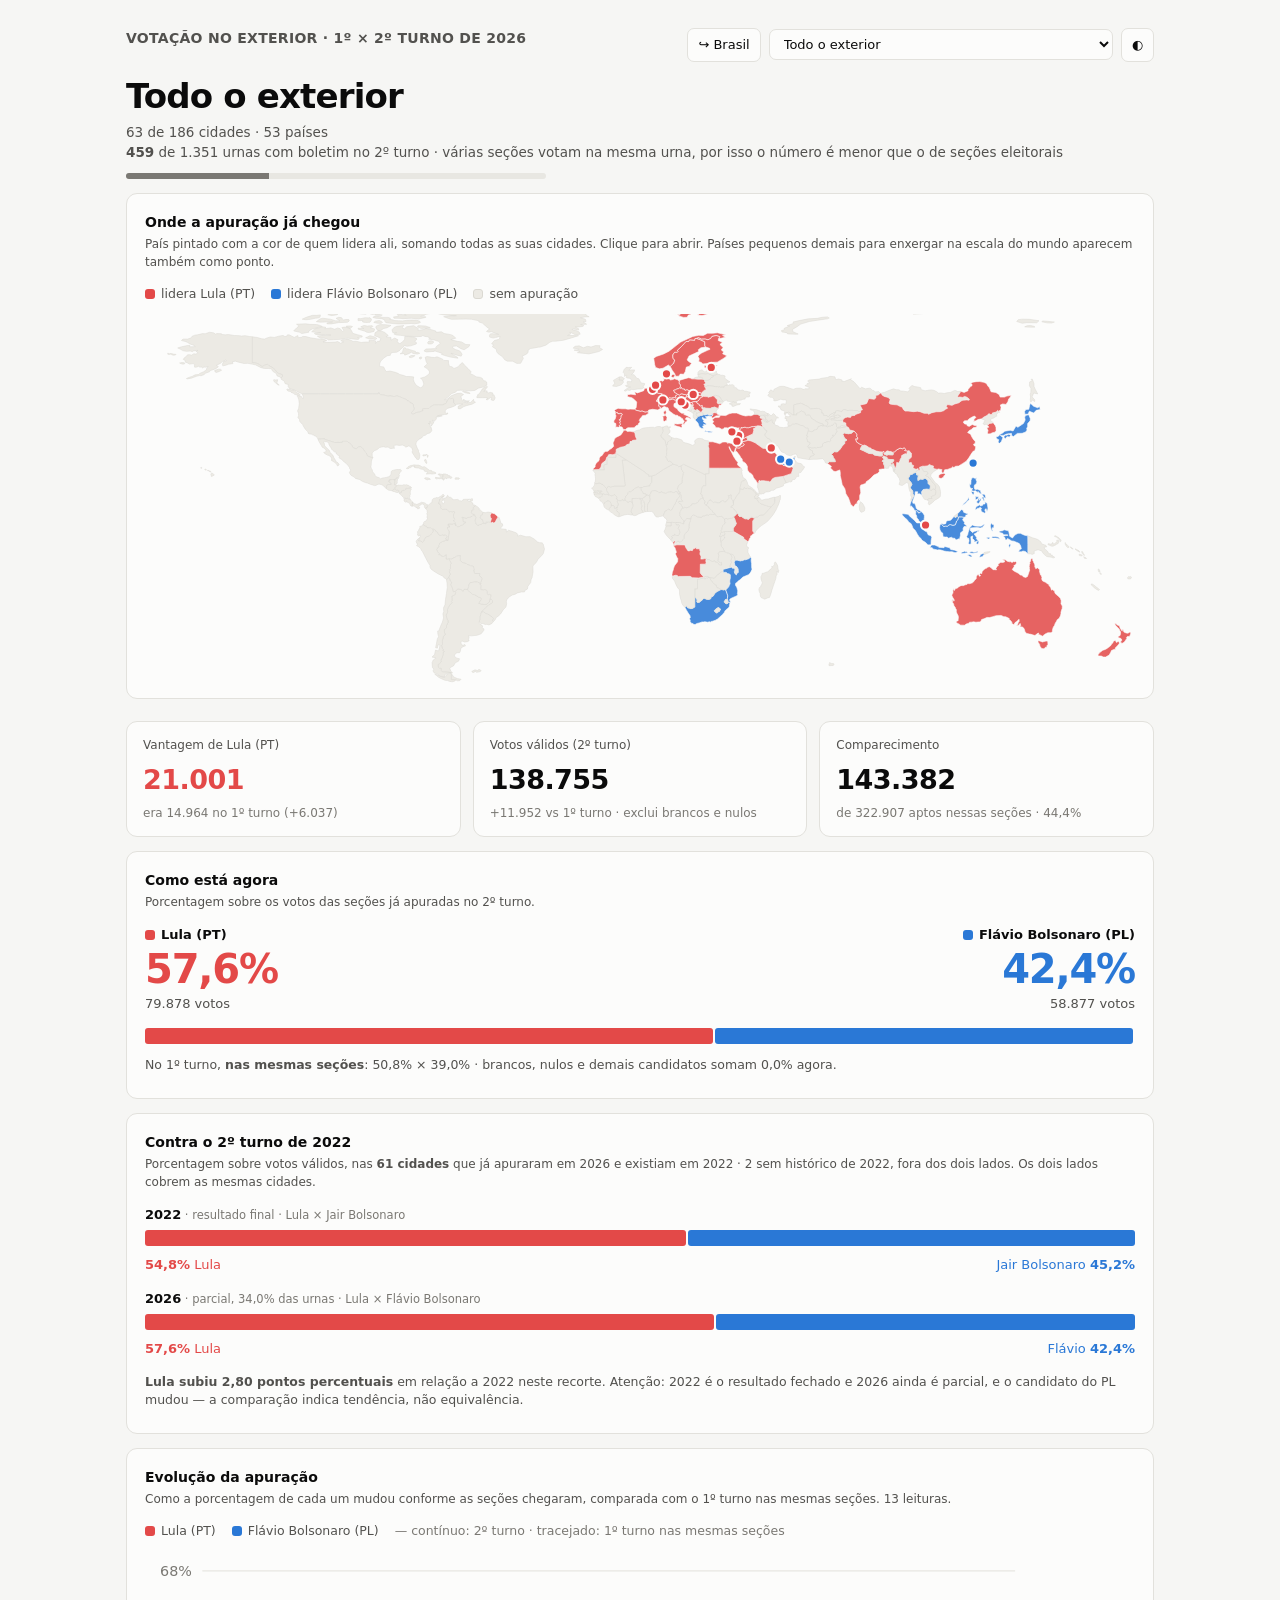
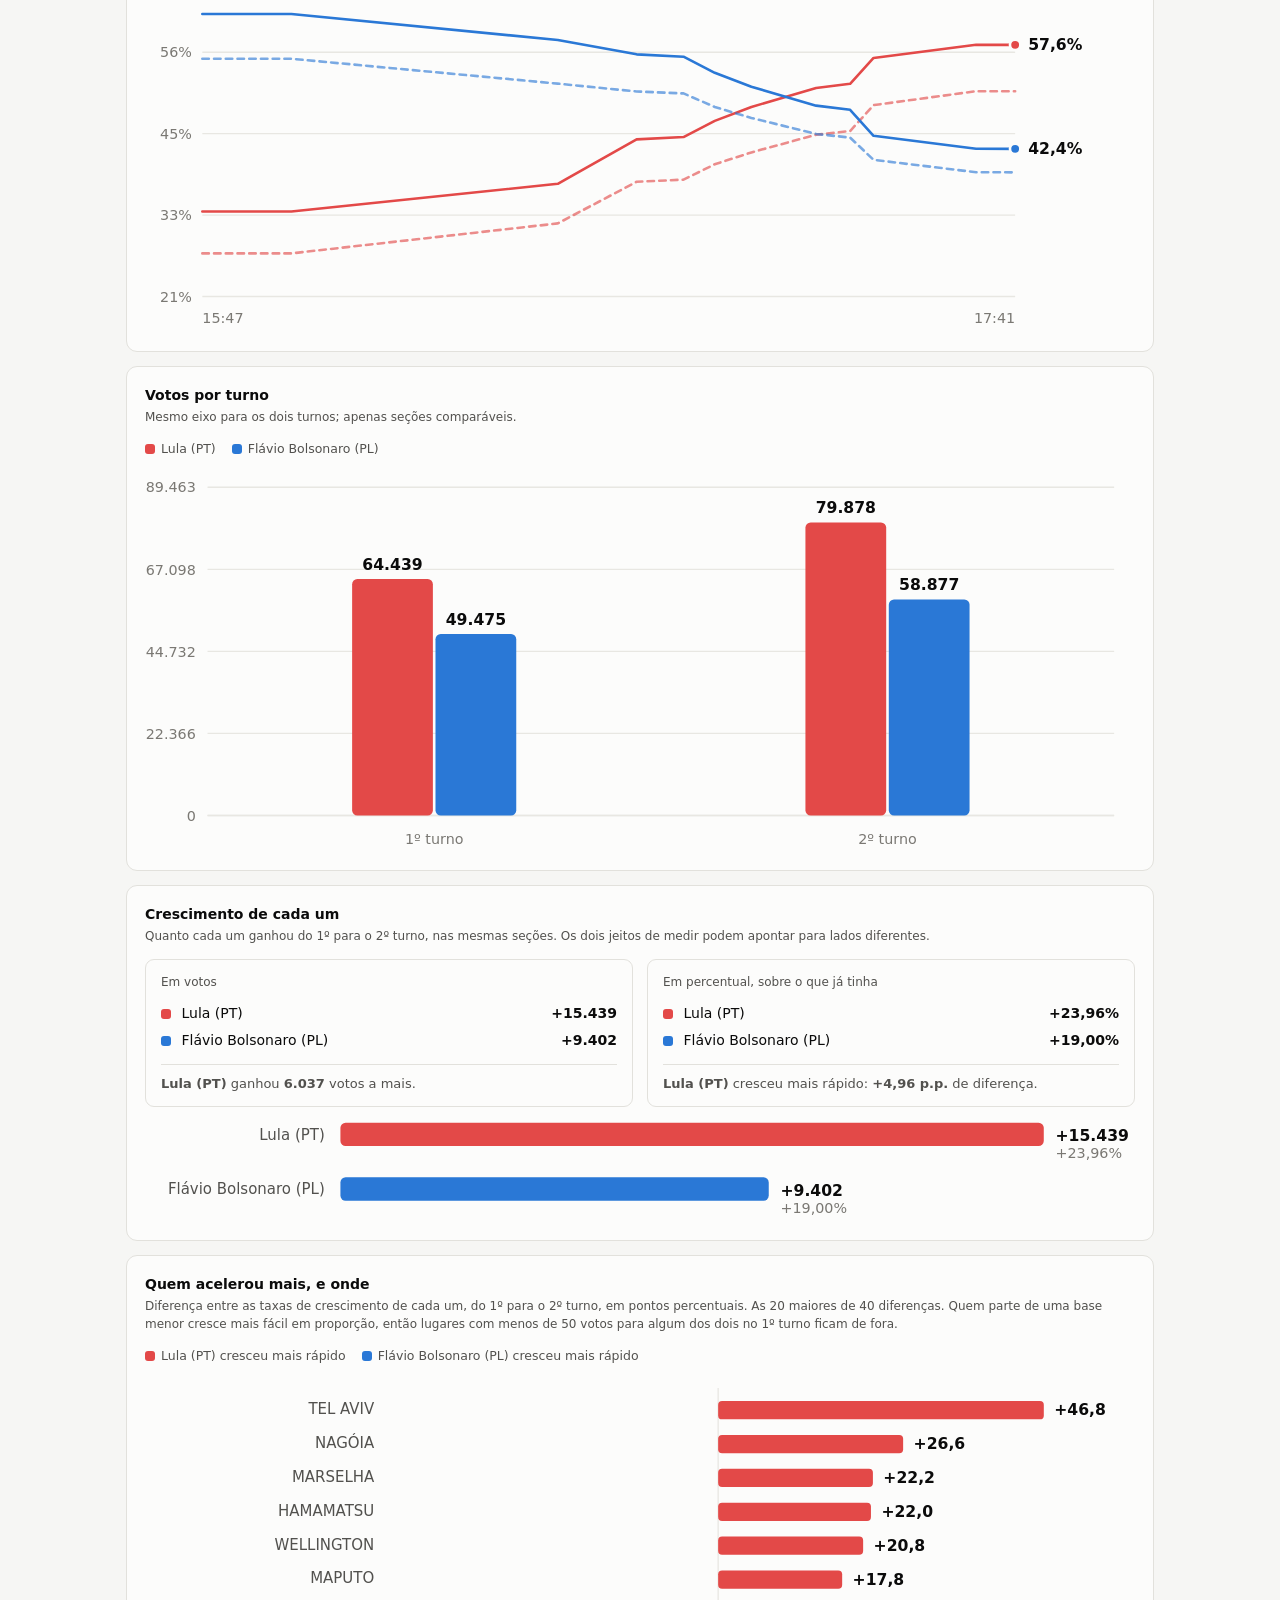
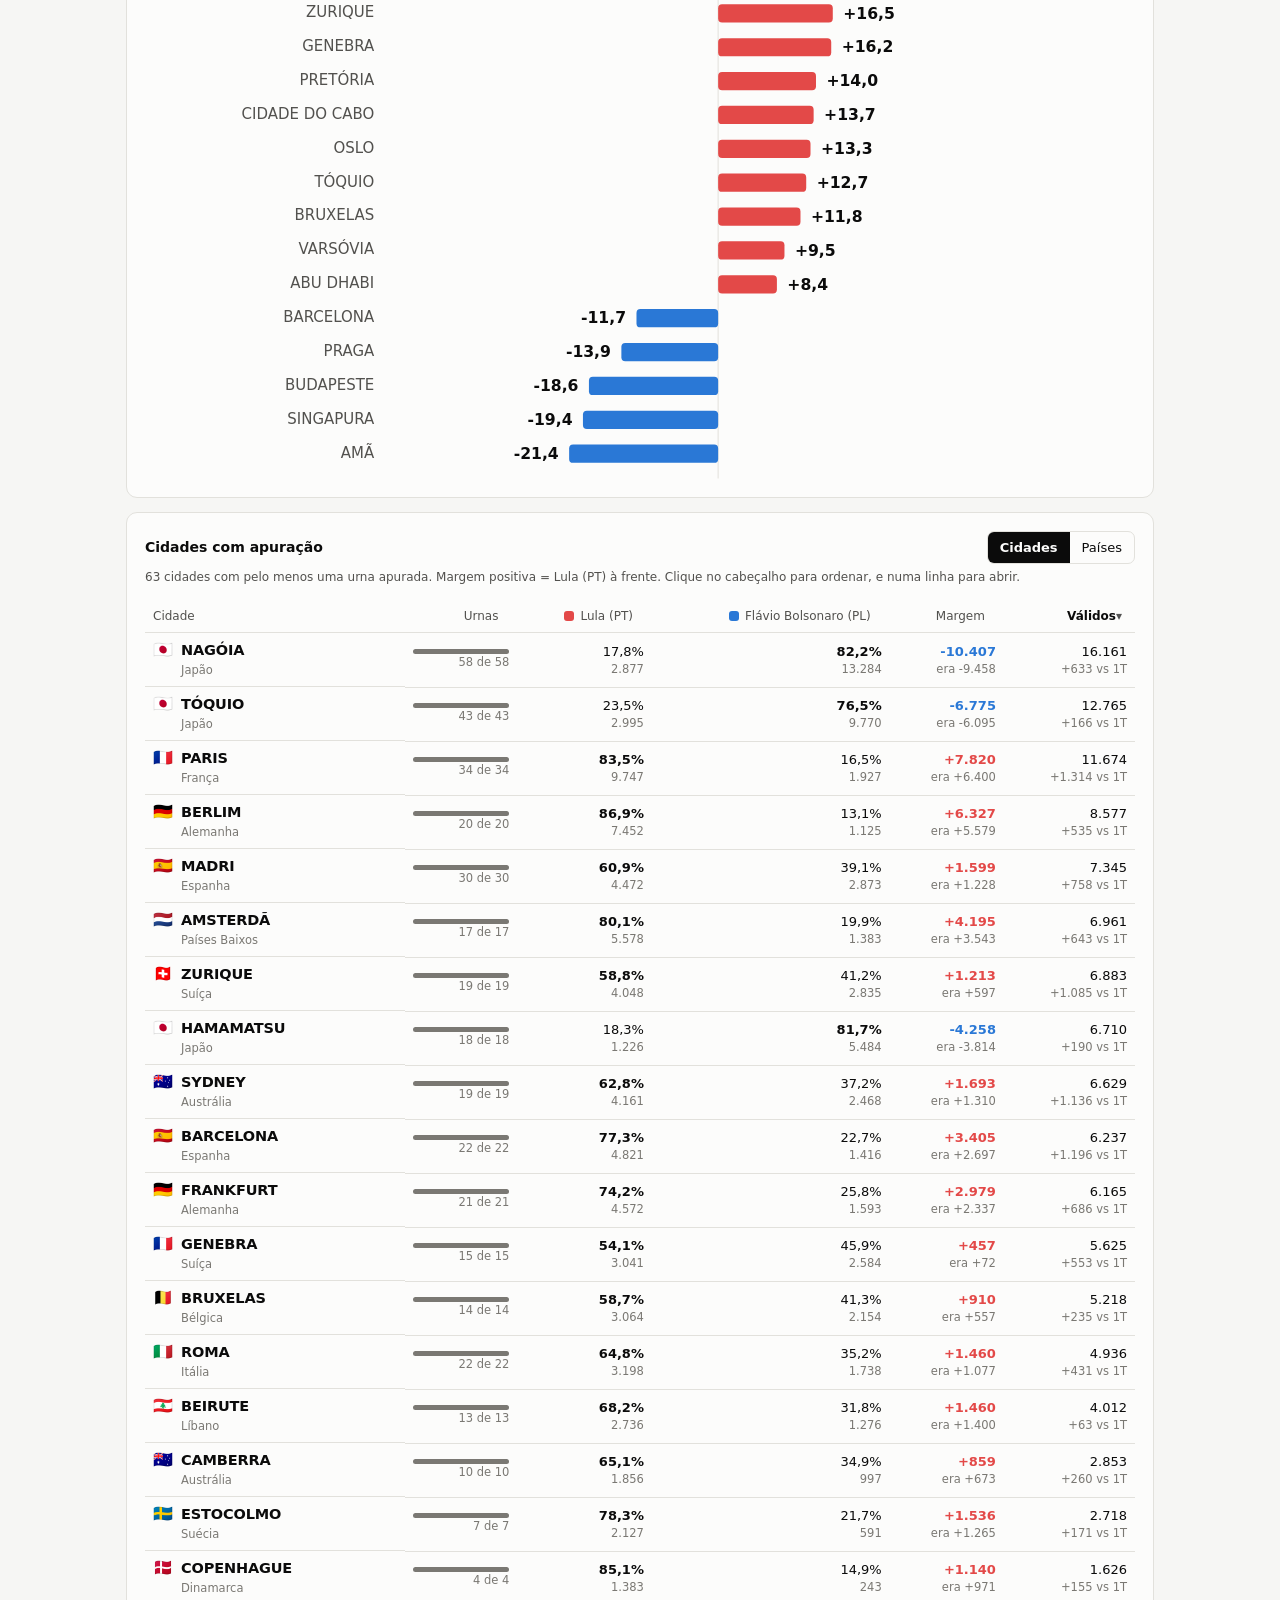
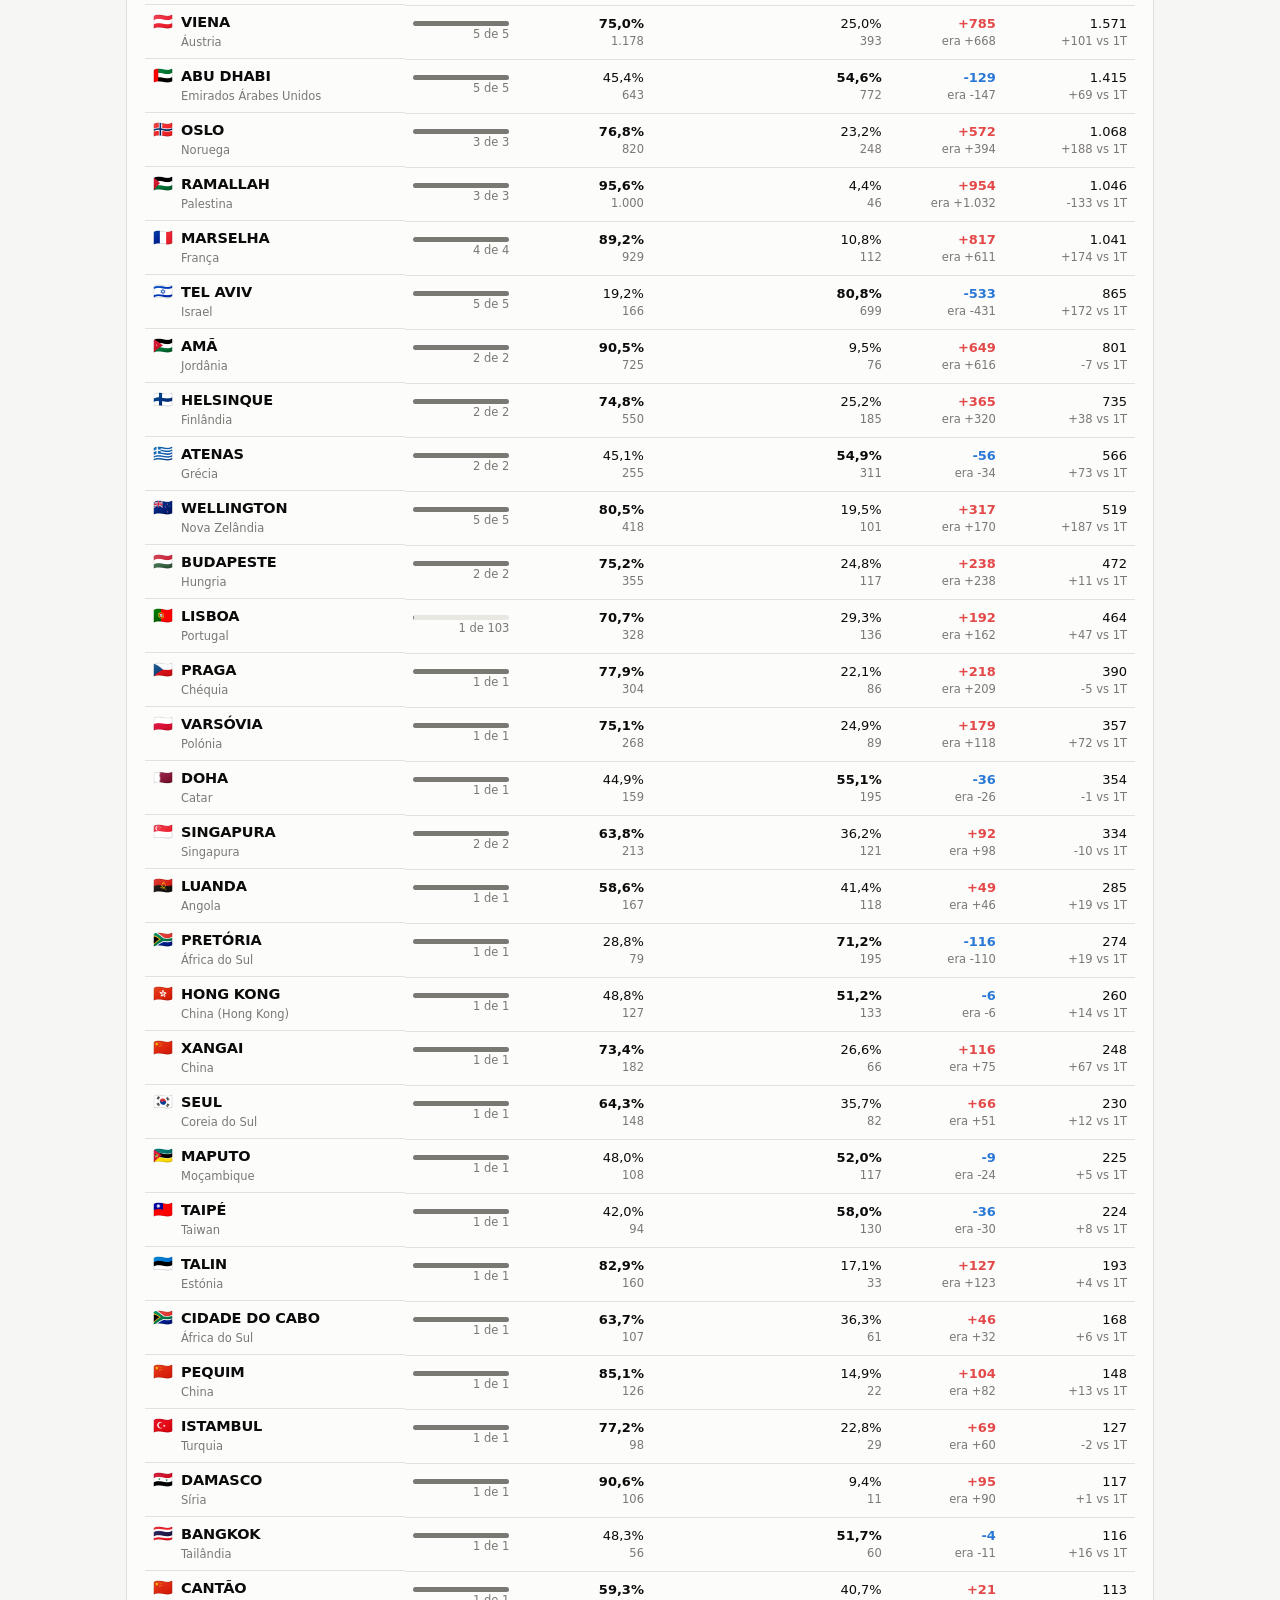
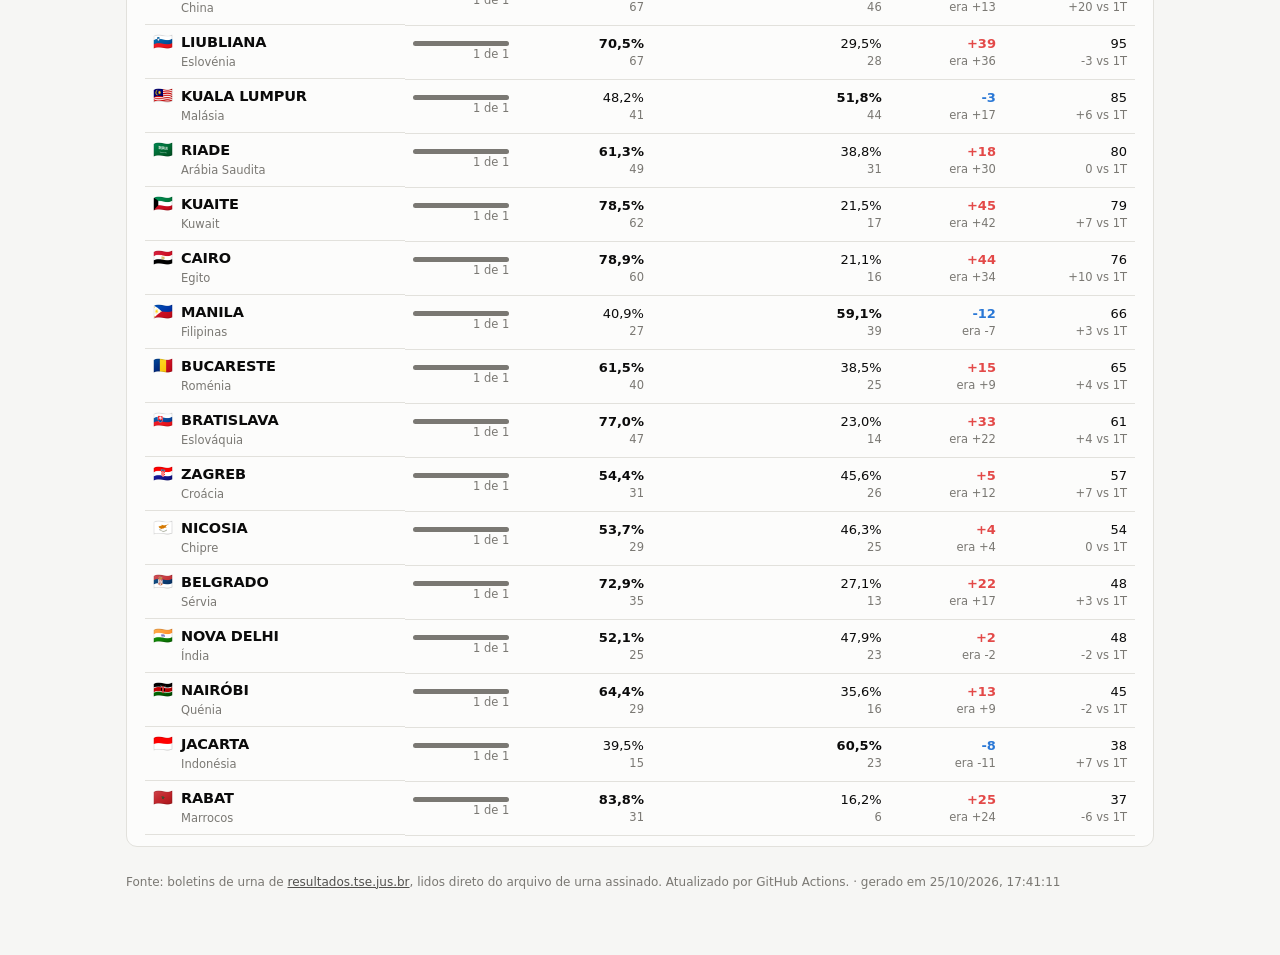
==== commit a8648ead: "Margem com sinal e gráfico das taxas de crescimento A margem voltou a ser exibida com sinal: mostrar" ====
--- a/docs/index.html
+++ b/docs/index.html
@@ -397,7 +397,7 @@
                                 ? x.secoes_apuradas_t2 / x.secoes_previstas : 0 },
   a:       { rot: null,      val: (x, n) => x.metricas.candidatos[n[0]].share_t2 },
   b:       { rot: null,      val: (x, n) => x.metricas.candidatos[n[1]].share_t2 },
-  margem:  { rot: "Margem",  val: x => Math.abs(x.metricas.margem_t2) },
+  margem:  { rot: "Margem",  val: x => x.metricas.margem_t2 },
   votos:   { rot: "Válidos", val: x => x.metricas.validos_t2 },
 };
 
@@ -422,11 +422,71 @@
   return copia;
 }
 
-function th(campo, rotulo, extra) {
+function th(campo, rotulo, extra, dica) {
   const ativo = ORD.campo === campo;
   return `<th data-ord="${campo}" class="ord${ativo ? " ativo" : ""}"
-    title="Ordenar por ${rotulo}">${extra || ""}${rotulo}` +
+    title="${dica ? dica + " · " : ""}Ordenar por ${rotulo}">${extra || ""}${rotulo}` +
     `<span class="seta">${ativo ? (ORD.desc ? "▾" : "▴") : ""}</span></th>`;
+}
+
+/* ---- quem cresceu mais rápido, por cidade (diferença em p.p.) ---- */
+const MIN_1T = 50;   // abaixo disso a taxa de crescimento vira ruído
+
+function graficoRitmo(d, itens, cores) {
+  const nums = Object.keys(d.candidatos).sort((a, b) => a - b);
+  const [a, b] = nums;
+  const dados = itens.filter(x => x.metricas).map(x => {
+    const m = x.metricas, ca = m.candidatos[a], cb = m.candidatos[b];
+    if (ca.pct == null || cb.pct == null) return null;
+    if (ca.t1 < MIN_1T || cb.t1 < MIN_1T) return null;
+    return { nome: x.nome, codigo: x.codigo, iso2: x.iso2, cs: x.cs,
+             diff: ca.pct - cb.pct, pa: ca.pct, pb: cb.pct };
+  }).filter(Boolean);
+  if (dados.length < 2) return "";
+
+  const corte = dados.slice().sort((x, y) => Math.abs(y.diff) - Math.abs(x.diff))
+    .slice(0, 20);
+  corte.sort((x, y) => y.diff - x.diff);
+
+  const W = 760, rh = 26, m = { l: 190, r: 70 };
+  const H = corte.length * rh + 26;
+  const iw = W - m.l - m.r;
+  const max = Math.max(...corte.map(x => Math.abs(x.diff))) || 1;
+  const meio = m.l + iw / 2;
+  const esc = v => (v / max) * (iw / 2);
+
+  const barras = corte.map((x, i) => {
+    const y = i * rh + 18, w = Math.max(Math.abs(esc(x.diff)), 2);
+    const px = x.diff >= 0 ? meio : meio - w;
+    const cor = cores[x.diff >= 0 ? 0 : 1];
+    return `<text class="lbl" x="${m.l - 14}" y="${y + 12}" text-anchor="end">${x.nome}</text>
+      <rect x="${px.toFixed(1)}" y="${y + 2}" width="${w.toFixed(1)}" height="14"
+        rx="3" fill="${cor}" data-cidade="${x.codigo}"
+        data-tip="${encodeURIComponent(
+          `<b>${x.nome}</b><br>${d.candidatos[a]}: ${pf(x.pa)}<br>`
+          + `${d.candidatos[b]}: ${pf(x.pb)}<br>diferença <b>${
+            (x.diff > 0 ? "+" : "") + dec(x.diff, 2)} p.p.</b> para ${
+            d.candidatos[x.diff >= 0 ? a : b]}`)}"></rect>
+      <text class="lbl-strong" x="${(x.diff >= 0 ? px + w + 8 : px - 8).toFixed(1)}"
+        y="${y + 13}" text-anchor="${x.diff >= 0 ? "start" : "end"}"
+        >${(x.diff > 0 ? "+" : "") + dec(x.diff, 1)}</text>`;
+  }).join("");
+
+  const leg = `<div class="legend">
+    <span><span class="sw" style="background:${cores[0]}"></span>${d.candidatos[a]} cresceu mais rápido</span>
+    <span><span class="sw" style="background:${cores[1]}"></span>${d.candidatos[b]} cresceu mais rápido</span></div>`;
+
+  return `<div class="card"><h2>Quem acelerou mais, e onde</h2>
+    <p class="note">Diferença entre as taxas de crescimento de cada um, do 1º
+      para o 2º turno, em pontos percentuais.
+      ${dados.length > 20 ? `As 20 maiores de ${dados.length} ` : `${dados.length} `}
+      ${dados.length > 20 ? "diferenças" : "lugares"}.
+      Quem parte de uma base menor cresce mais fácil em proporção, então lugares
+      com menos de ${MIN_1T} votos para algum dos dois no 1º turno ficam de fora.</p>
+    ${leg}
+    <div class="scroll"><svg viewBox="0 0 ${W} ${H}" role="img">
+      <line class="gl" x1="${meio}" x2="${meio}" y1="10" y2="${H - 6}"></line>
+      ${barras}</svg></div></div>`;
 }
 
 function tabelaRanking(d, cores, recorte) {
@@ -457,8 +517,8 @@
       <td class="num ${li === 1 ? "forte" : ""}">${dec(pb)}%
         <span class="peq">${nf(m.candidatos[b].t2)}</span></td>
       <td class="num"><span style="color:${cores[li]};font-weight:650">
-        ${nf(Math.abs(m.margem_t2))}</span>
-        <span class="peq">${d.candidatos[nums[li]].split(" ")[0]}</span></td>
+        ${sf(m.margem_t2)}</span>
+        <span class="peq">era ${sf(m.margem_t1)}</span></td>
       <td class="num">${nf(m.validos_t2)}<span class="peq">${sf(m.delta_total)} vs 1T</span></td>
     </tr>`;
   }).join("");
@@ -475,14 +535,15 @@
       </div>`}
     </div>
     <p class="note">${itens.length} ${agrupado ? "países" : "cidades"}
-      com pelo menos uma urna apurada. Clique no cabeçalho para ordenar,
+      com pelo menos uma urna apurada. Margem positiva = ${d.candidatos[nums[0]]}
+      à frente. Clique no cabeçalho para ordenar,
       ${noPais ? "e numa linha para abrir a cidade" : "e numa linha para abrir"}.</p>
     <div class="scroll"><table><thead><tr>
       ${th("nome", noPais || MODO !== "pais" ? "Cidade" : "País")}
       ${th("urnas", "Urnas")}
       ${th("a", d.candidatos[nums[0]], `<span class="sw" style="background:${cores[0]}"></span>`)}
       ${th("b", d.candidatos[nums[1]], `<span class="sw" style="background:${cores[1]}"></span>`)}
-      ${th("margem", "Margem")}
+      ${th("margem", "Margem", "", `positiva = ${d.candidatos[nums[0]]} à frente`)}
       ${th("votos", "Válidos")}
     </tr></thead><tbody>${linhas}</tbody></table></div></div>`;
 }
@@ -754,6 +815,9 @@
         seções. Os dois jeitos de medir podem apontar para lados diferentes.</p>
       ${blocosCrescimento(d, m, cores)}
       <div class="scroll">${barrasCrescimento(cresc)}</div></div>`
+    + (CIDADE === "__agg__" || CIDADE.startsWith("pais:") || CIDADE.startsWith("mapa:")
+        ? graficoRitmo(d, CIDADE === "__agg__" && MODO === "pais"
+            ? porPais(d) : doRecorte, cores) : "")
     + (CIDADE.startsWith("pais:") || CIDADE.startsWith("mapa:") || CIDADE === "__agg__"
         ? tabelaRanking(d, cores, doRecorte) : tabela);
 
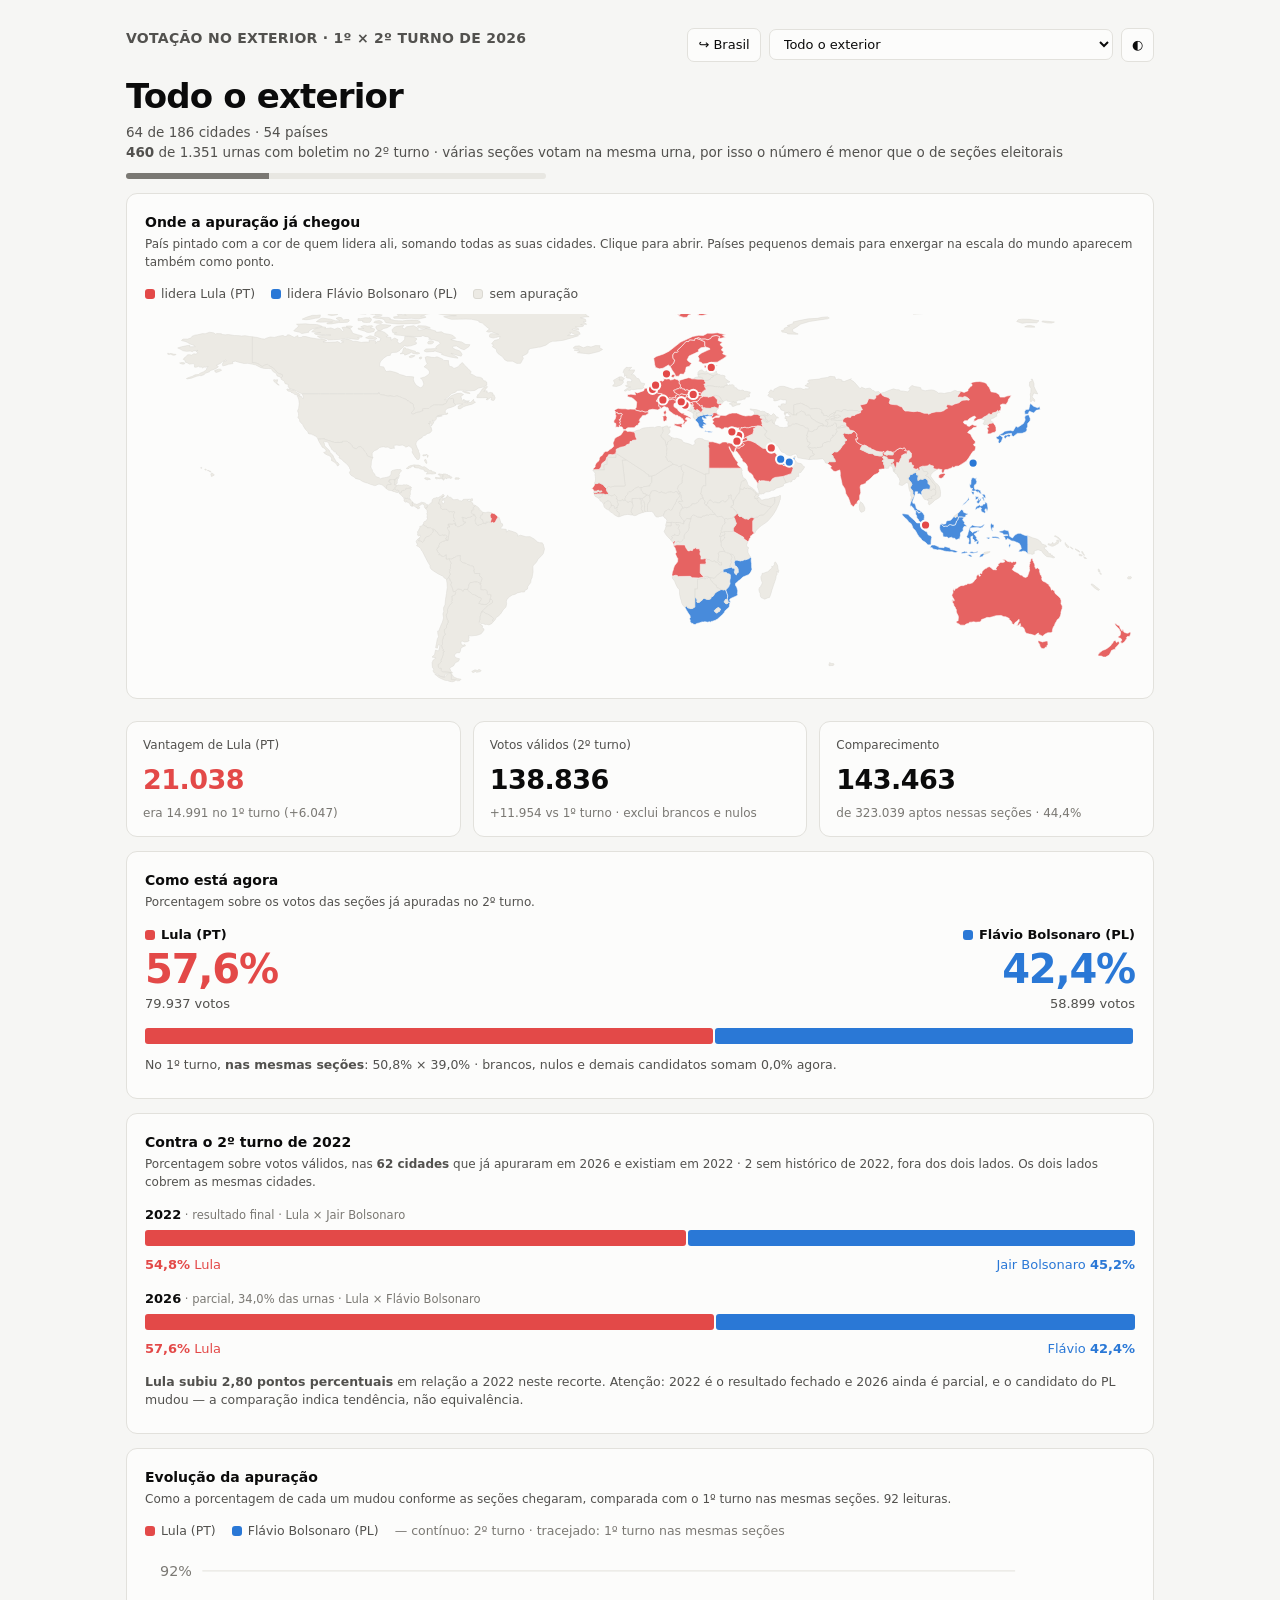
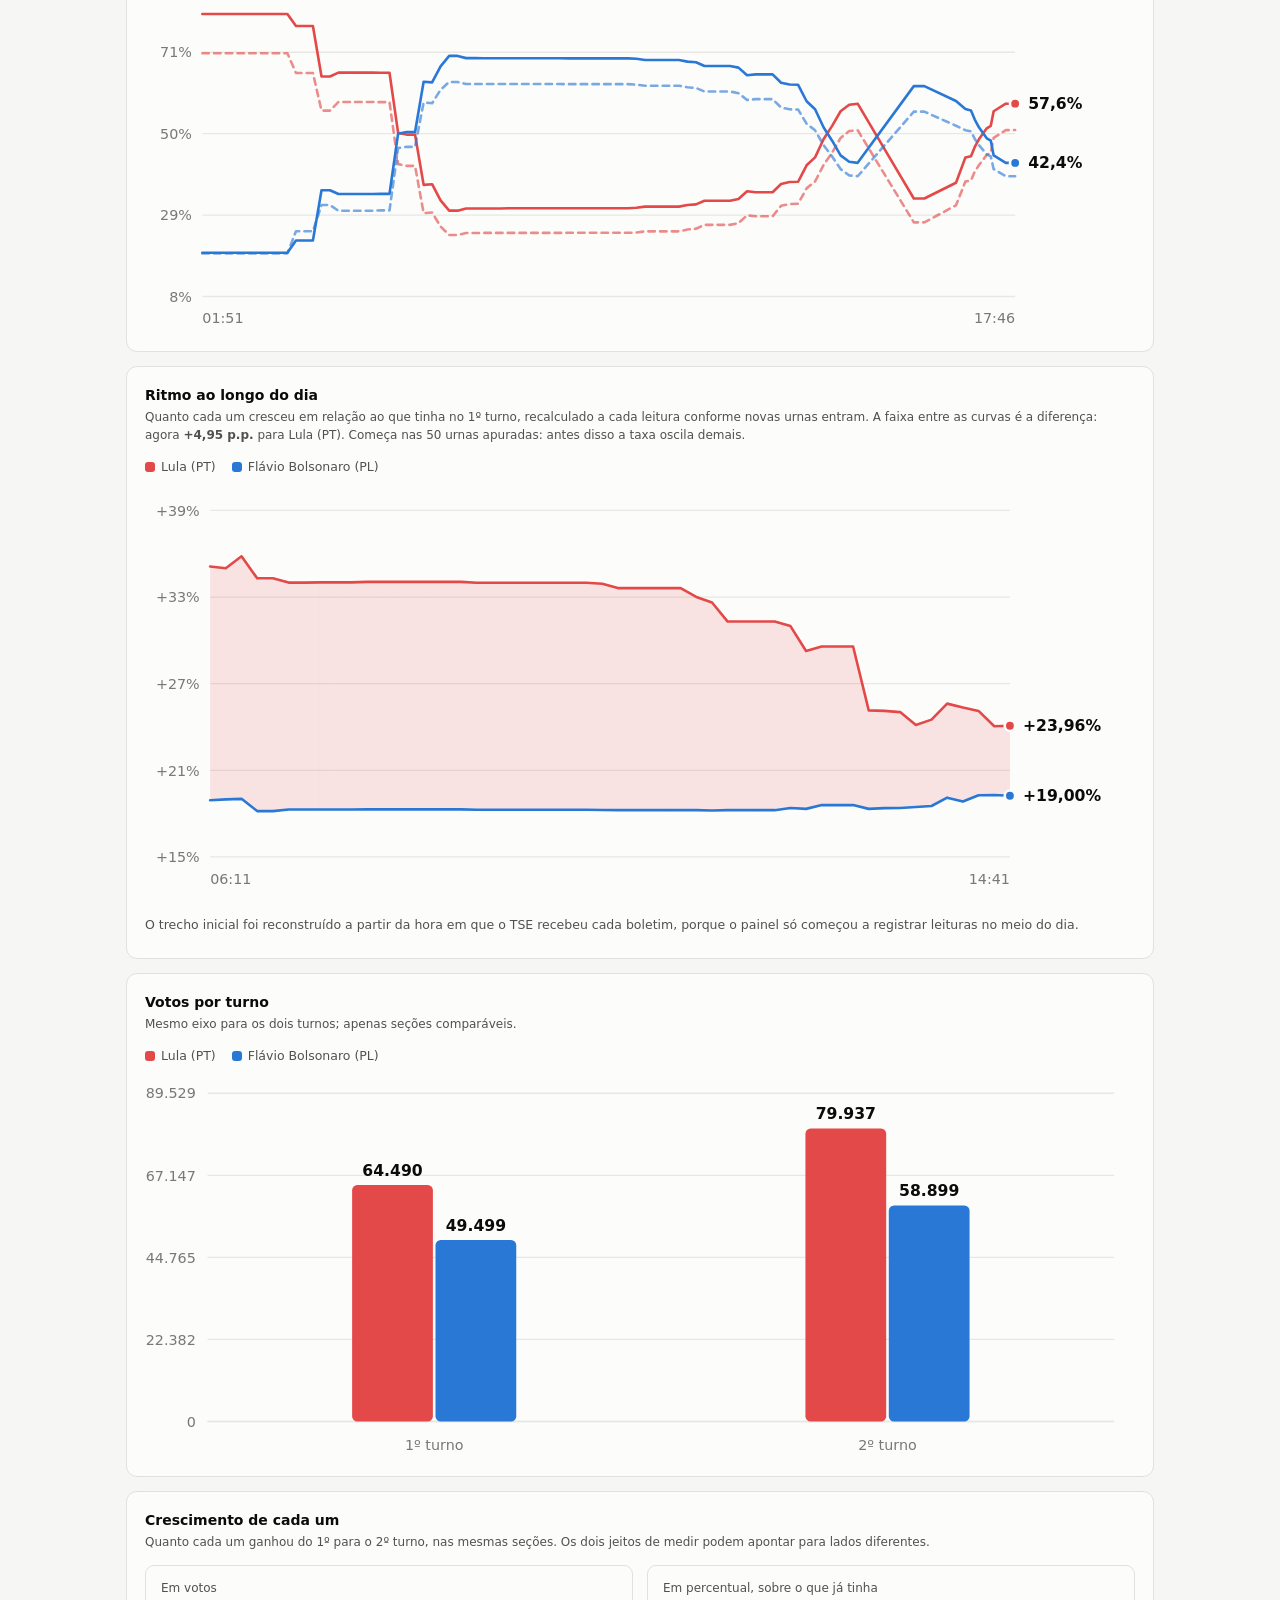
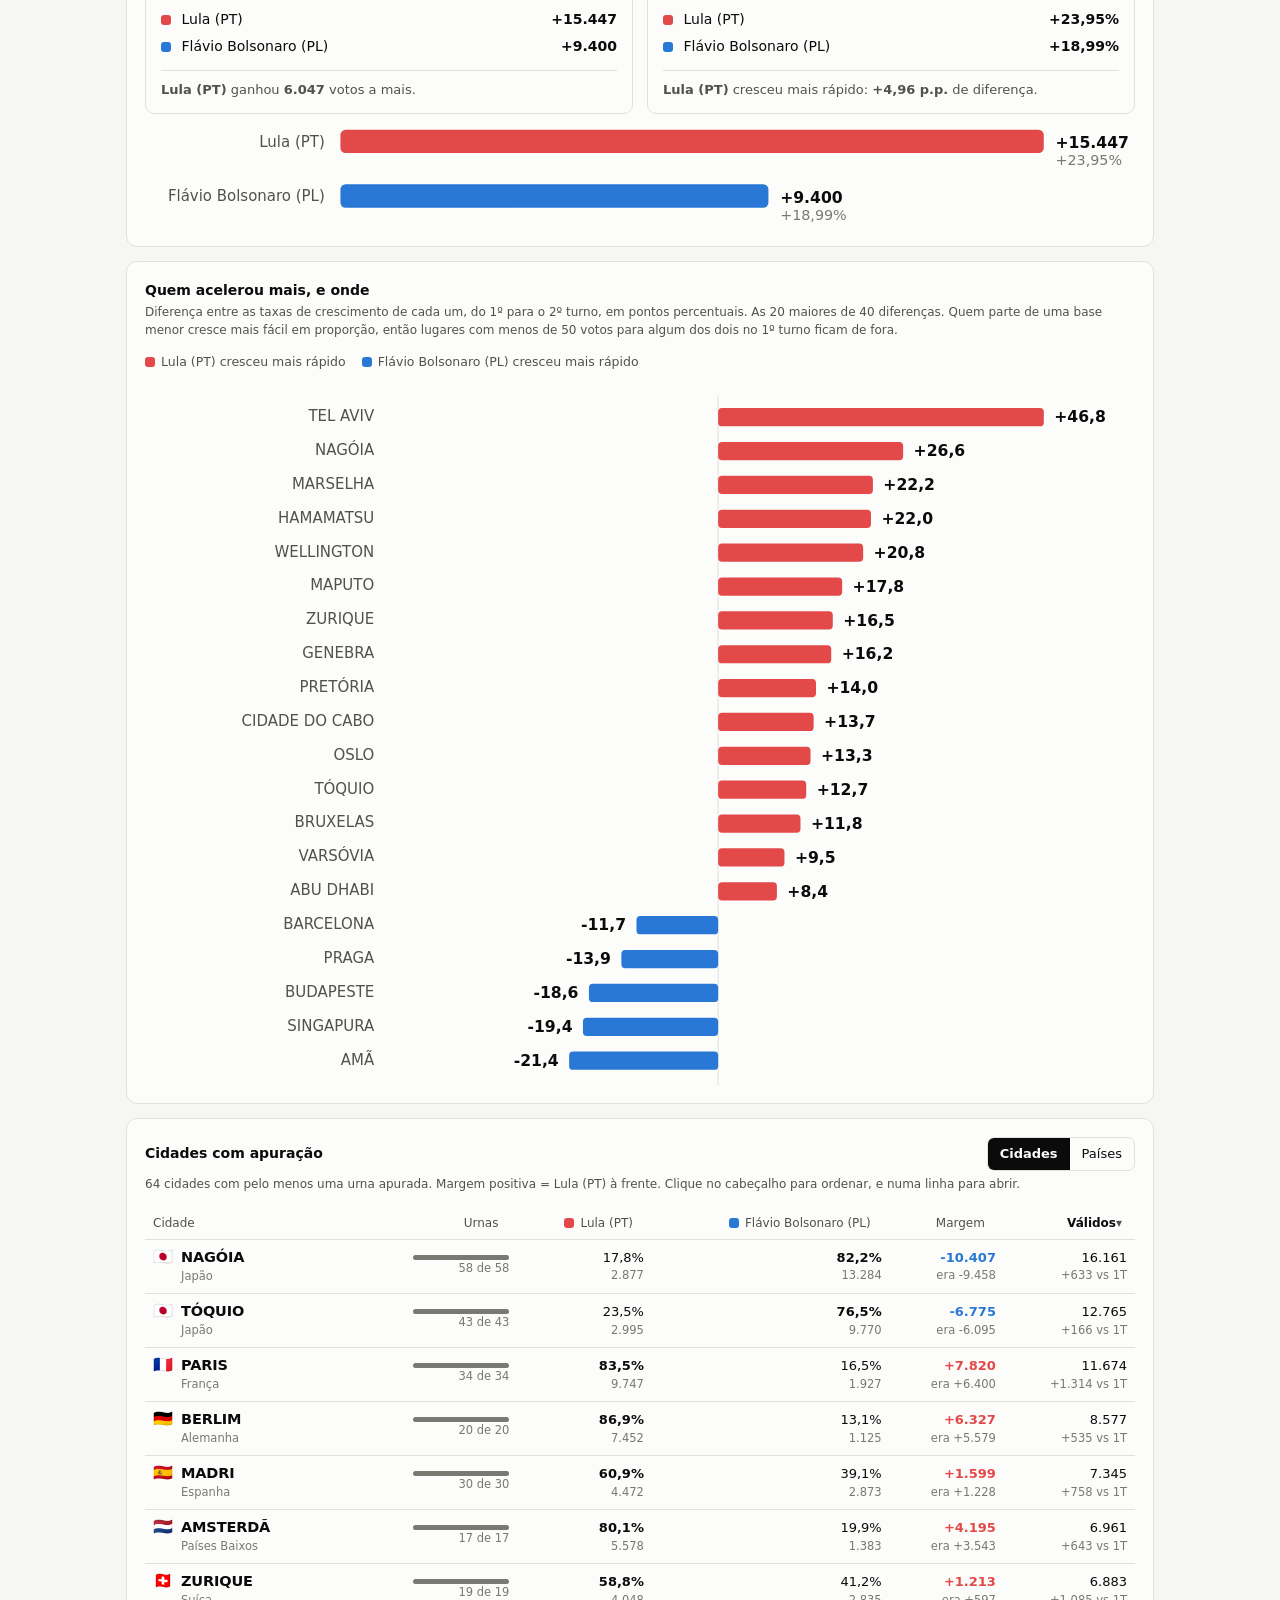
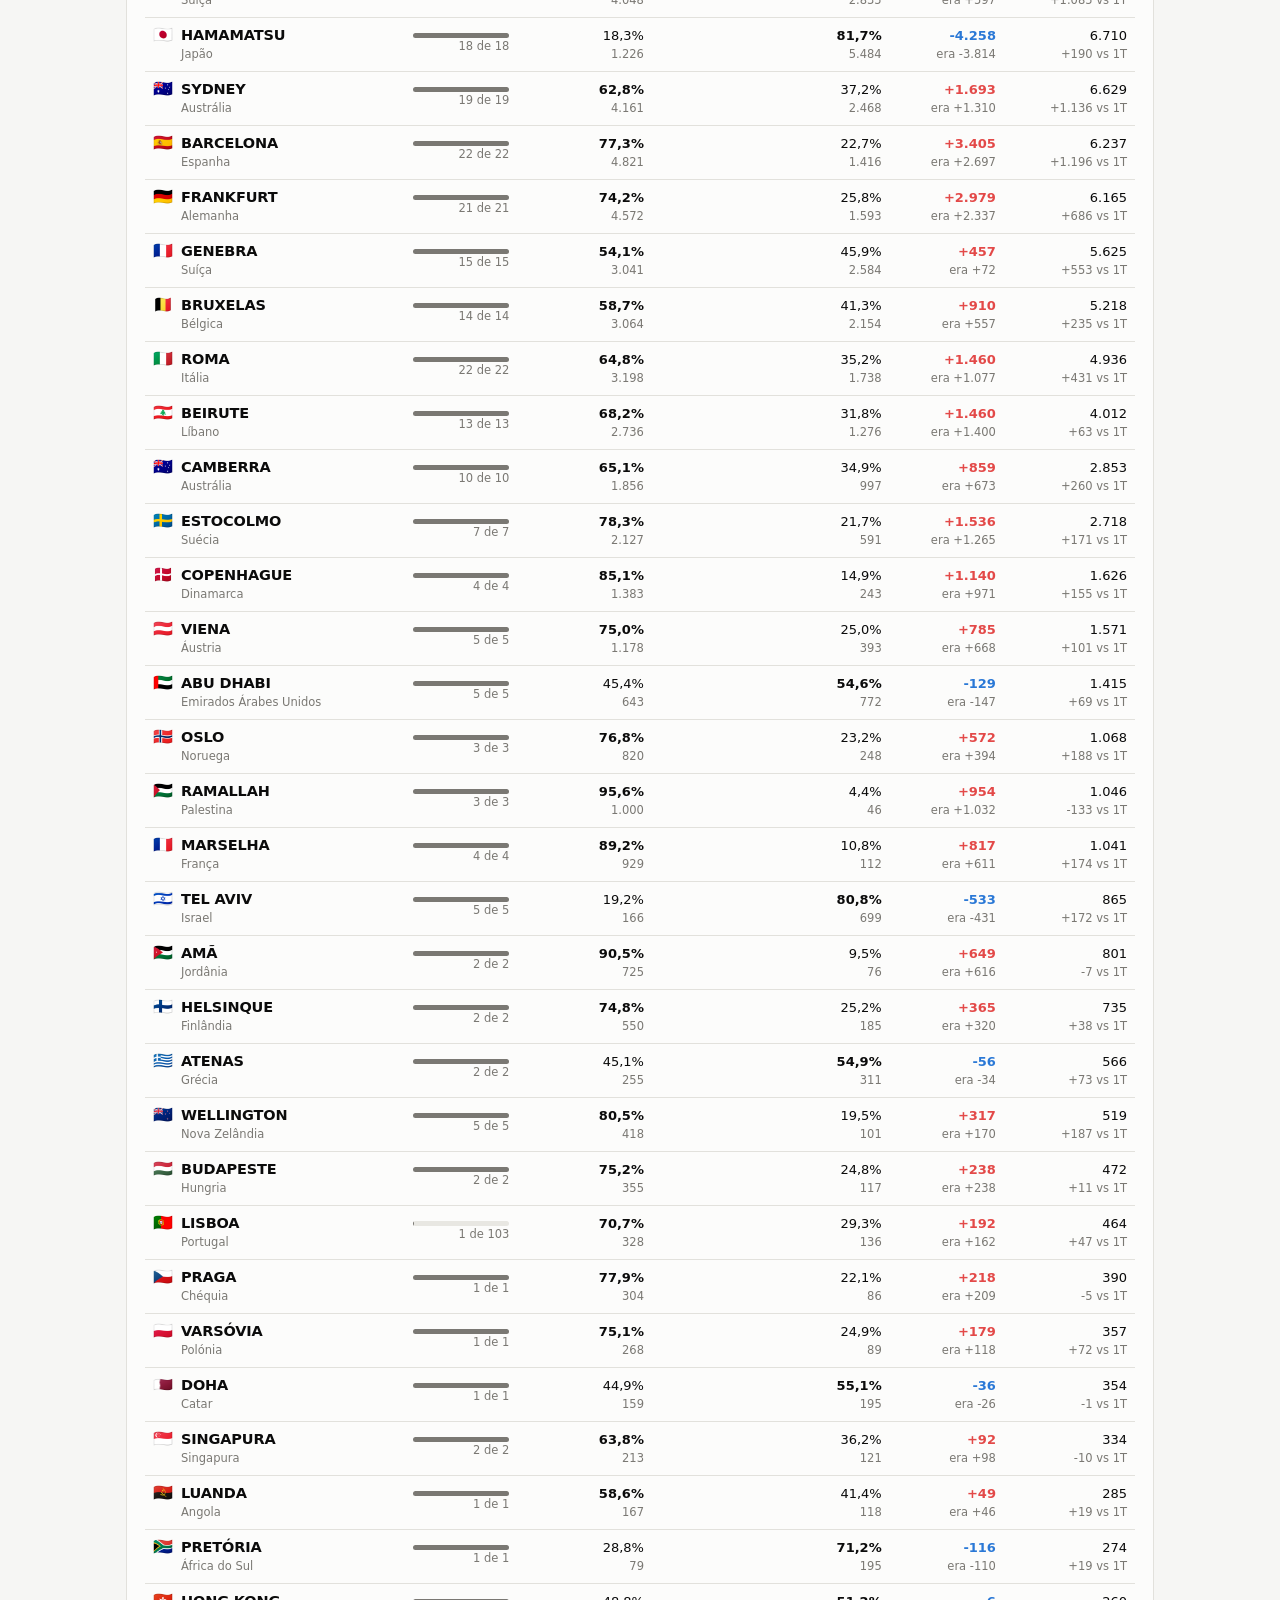
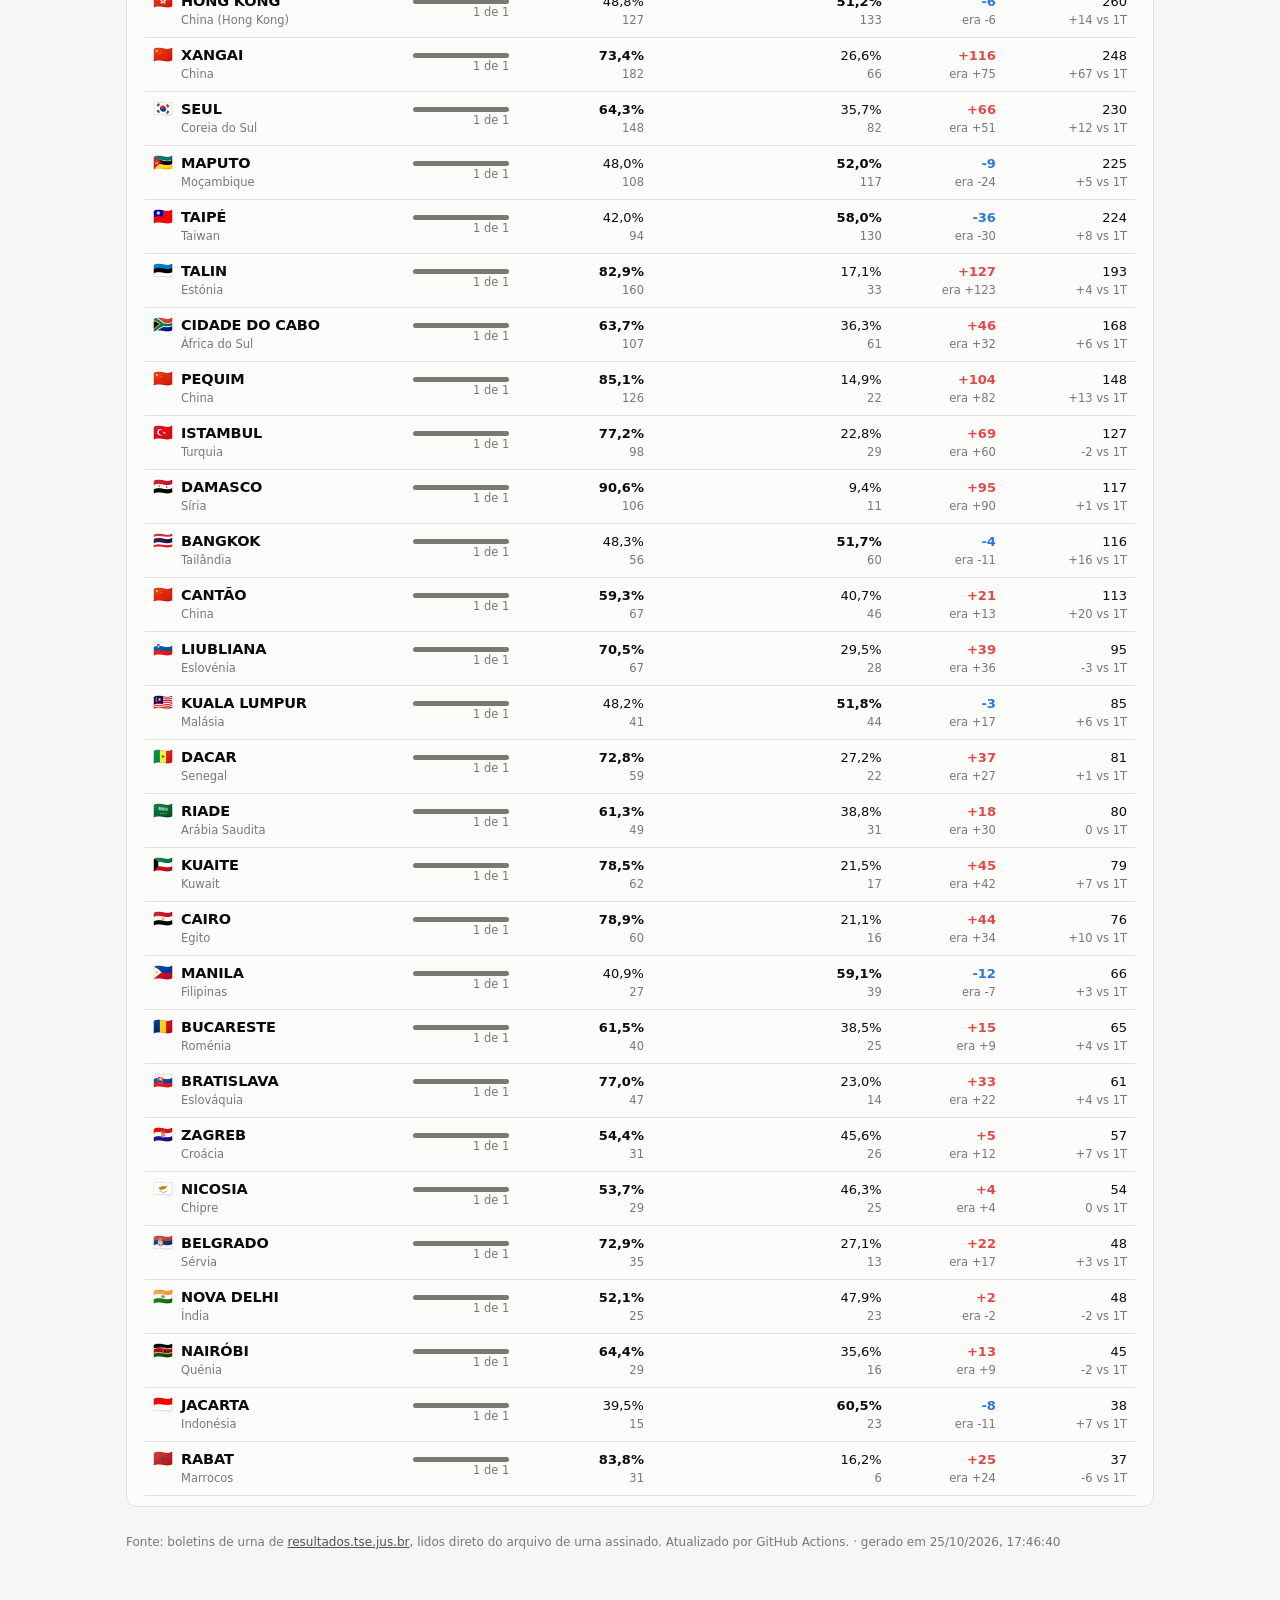
==== commit 54419f8a: "Gráfico da taxa de crescimento ao longo do dia Faltava ver como a diferença de ritmo entre os dois s" ====
--- a/docs/index.html
+++ b/docs/index.html
@@ -579,6 +579,99 @@
 }
 
 /* ---- evolução ao longo da apuração: % de cada um, 2º turno x 1º turno ---- */
+/* ---- como a taxa de crescimento de cada um mudou ao longo do dia ---- */
+function linhaRitmo(hist, d, cores) {
+  const nums = Object.keys(d.candidatos).sort((a, b) => a - b);
+  const [a, b] = nums;
+  // com meia dúzia de urnas a taxa oscila 80 pontos e achata o resto do dia
+  const MIN_URNAS = 50;
+  const pts = hist.filter(h => nums.every(n => h[`g${n}`] != null)
+    && (h.secoes || 0) >= MIN_URNAS);
+  if (pts.length < 2) {
+    return `<div class="card"><h2>Ritmo ao longo do dia</h2>
+      <p class="note">A curva começa quando houver ao menos ${MIN_URNAS} urnas
+      apuradas — antes disso a taxa de crescimento oscila demais para dizer
+      alguma coisa.</p></div>`;
+  }
+  const W = 760, H = 320, m = { t: 18, r: 96, b: 36, l: 50 };
+  const iw = W - m.l - m.r, ih = H - m.t - m.b;
+  const ts = pts.map(h => new Date(h.gerado_em).getTime());
+  const t0 = Math.min(...ts), tN = Math.max(...ts);
+  const vals = pts.flatMap(h => nums.map(n => h[`g${n}`]));
+  let lo = Math.min(...vals), hi = Math.max(...vals);
+  const folga = Math.max(1, (hi - lo) * 0.18);
+  lo -= folga; hi += folga;
+  const X = t => m.l + (tN === t0 ? iw : (t - t0) / (tN - t0) * iw);
+  const Y = v => m.t + (hi - v) / (hi - lo) * ih;
+
+  let eixo = "";
+  for (let i = 0; i <= 4; i++) {
+    const v = lo + (hi - lo) * i / 4, y = Y(v);
+    eixo += `<line class="gl" x1="${m.l}" x2="${m.l + iw}" y1="${y}" y2="${y}"></line>
+      <text class="ax" x="${m.l - 8}" y="${y + 4}" text-anchor="end">${
+        (v > 0 ? "+" : "") + dec(v, 0)}%</text>`;
+  }
+  const hora = t => new Date(t).toLocaleTimeString("pt-BR",
+    { hour: "2-digit", minute: "2-digit" });
+  eixo += `<text class="ax" x="${m.l}" y="${m.t + ih + 21}">${hora(t0)}</text>
+    <text class="ax" x="${m.l + iw}" y="${m.t + ih + 21}" text-anchor="end">${hora(tN)}</text>`;
+
+  // a área entre as curvas é a diferença: pintada de quem está por cima
+  const faixas = [];
+  for (let i = 0; i < pts.length - 1; i++) {
+    const lidera = pts[i][`g${a}`] >= pts[i][`g${b}`] ? 0 : 1;
+    faixas.push(`<path d="M${X(ts[i])} ${Y(pts[i][`g${a}`])}
+      L${X(ts[i + 1])} ${Y(pts[i + 1][`g${a}`])}
+      L${X(ts[i + 1])} ${Y(pts[i + 1][`g${b}`])}
+      L${X(ts[i])} ${Y(pts[i][`g${b}`])}Z"
+      fill="${cores[lidera]}" fill-opacity=".14"></path>`);
+  }
+
+  let linhas = "";
+  nums.forEach((n, i) => {
+    const dd = pts.map((h, k) => `${X(ts[k]).toFixed(1)} ${Y(h[`g${n}`]).toFixed(1)}`);
+    const ult = pts[pts.length - 1];
+    linhas += `<path d="M${dd.join("L")}" fill="none" stroke="${cores[i]}"
+        stroke-width="2" stroke-linejoin="round" stroke-linecap="round"></path>
+      <circle cx="${X(tN)}" cy="${Y(ult[`g${n}`])}" r="4" fill="${cores[i]}"
+        stroke="var(--surface-1)" stroke-width="2"></circle>
+      <text class="lbl-strong" x="${m.l + iw + 10}" y="${Y(ult[`g${n}`]) + 4}"
+        fill="${cores[i]}">${pf(ult[`g${n}`])}</text>`;
+  });
+
+  const faixaX = iw / Math.max(1, pts.length - 1);
+  const alvos = pts.map((h, k) => {
+    const dif = h[`g${a}`] - h[`g${b}`];
+    return `<rect x="${(X(ts[k]) - faixaX / 2).toFixed(1)}" y="${m.t}"
+      width="${Math.max(faixaX, 3).toFixed(1)}" height="${ih}" fill="transparent"
+      data-tip="${encodeURIComponent(
+        `<b>${hora(ts[k])}</b> · ${nf(h.secoes)} urnas<br>`
+        + nums.map(n => `${d.candidatos[n]}: <b>${pf(h[`g${n}`])}</b>`).join("<br>")
+        + `<br>diferença <b>${(dif > 0 ? "+" : "") + dec(dif, 2)} p.p.</b> para ${
+          d.candidatos[dif >= 0 ? a : b]}`)}"></rect>`;
+  }).join("");
+
+  const ult = pts[pts.length - 1];
+  const dif = ult[`g${a}`] - ult[`g${b}`];
+  const leg = nums.map((n, i) =>
+    `<span><span class="sw" style="background:${cores[i]}"></span>${d.candidatos[n]}</span>`
+  ).join("");
+
+  return `<div class="card"><h2>Ritmo ao longo do dia</h2>
+    <p class="note">Quanto cada um cresceu em relação ao que tinha no 1º turno,
+      recalculado a cada leitura conforme novas urnas entram. A faixa entre as
+      curvas é a diferença: agora <strong>${(dif > 0 ? "+" : "") + dec(dif, 2)}
+      p.p.</strong> para ${d.candidatos[dif >= 0 ? a : b]}. Começa nas
+      ${MIN_URNAS} urnas apuradas: antes disso a taxa oscila demais.</p>
+    <div class="legend">${leg}</div>
+    <div class="scroll"><svg viewBox="0 0 ${W} ${H}" role="img">
+      ${eixo}${faixas.join("")}${linhas}${alvos}</svg></div>
+    ${pts.some(h => h.origem === "reconstruido") ? `<p class="antes">
+      O trecho inicial foi reconstruído a partir da hora em que o TSE recebeu
+      cada boletim, porque o painel só começou a registrar leituras no meio do
+      dia.</p>` : ""}</div>`;
+}
+
 function linhaTempo(hist, d, cores) {
   const nums = Object.keys(d.candidatos).sort((a, b) => a - b);
   const pts = hist.filter(h => nums.every(n => h[`p${n}_t2`] != null));
@@ -804,7 +897,8 @@
 
   // o histórico acumulado é do exterior inteiro; num recorte de país ou
   // cidade ele descreveria outro conjunto de dados e enganaria
-  const evolucao = CIDADE === "__agg__" ? linhaTempo(HIST, d, cores) : "";
+  const evolucao = CIDADE === "__agg__"
+    ? linhaTempo(HIST, d, cores) + linhaRitmo(HIST, d, cores) : "";
   $("#conteudo").innerHTML = tiles + confronto(d, m, cores)
     + compara2022(d, doRecorte, m, cores) + evolucao + `
     <div class="card"><h2>Votos por turno</h2>
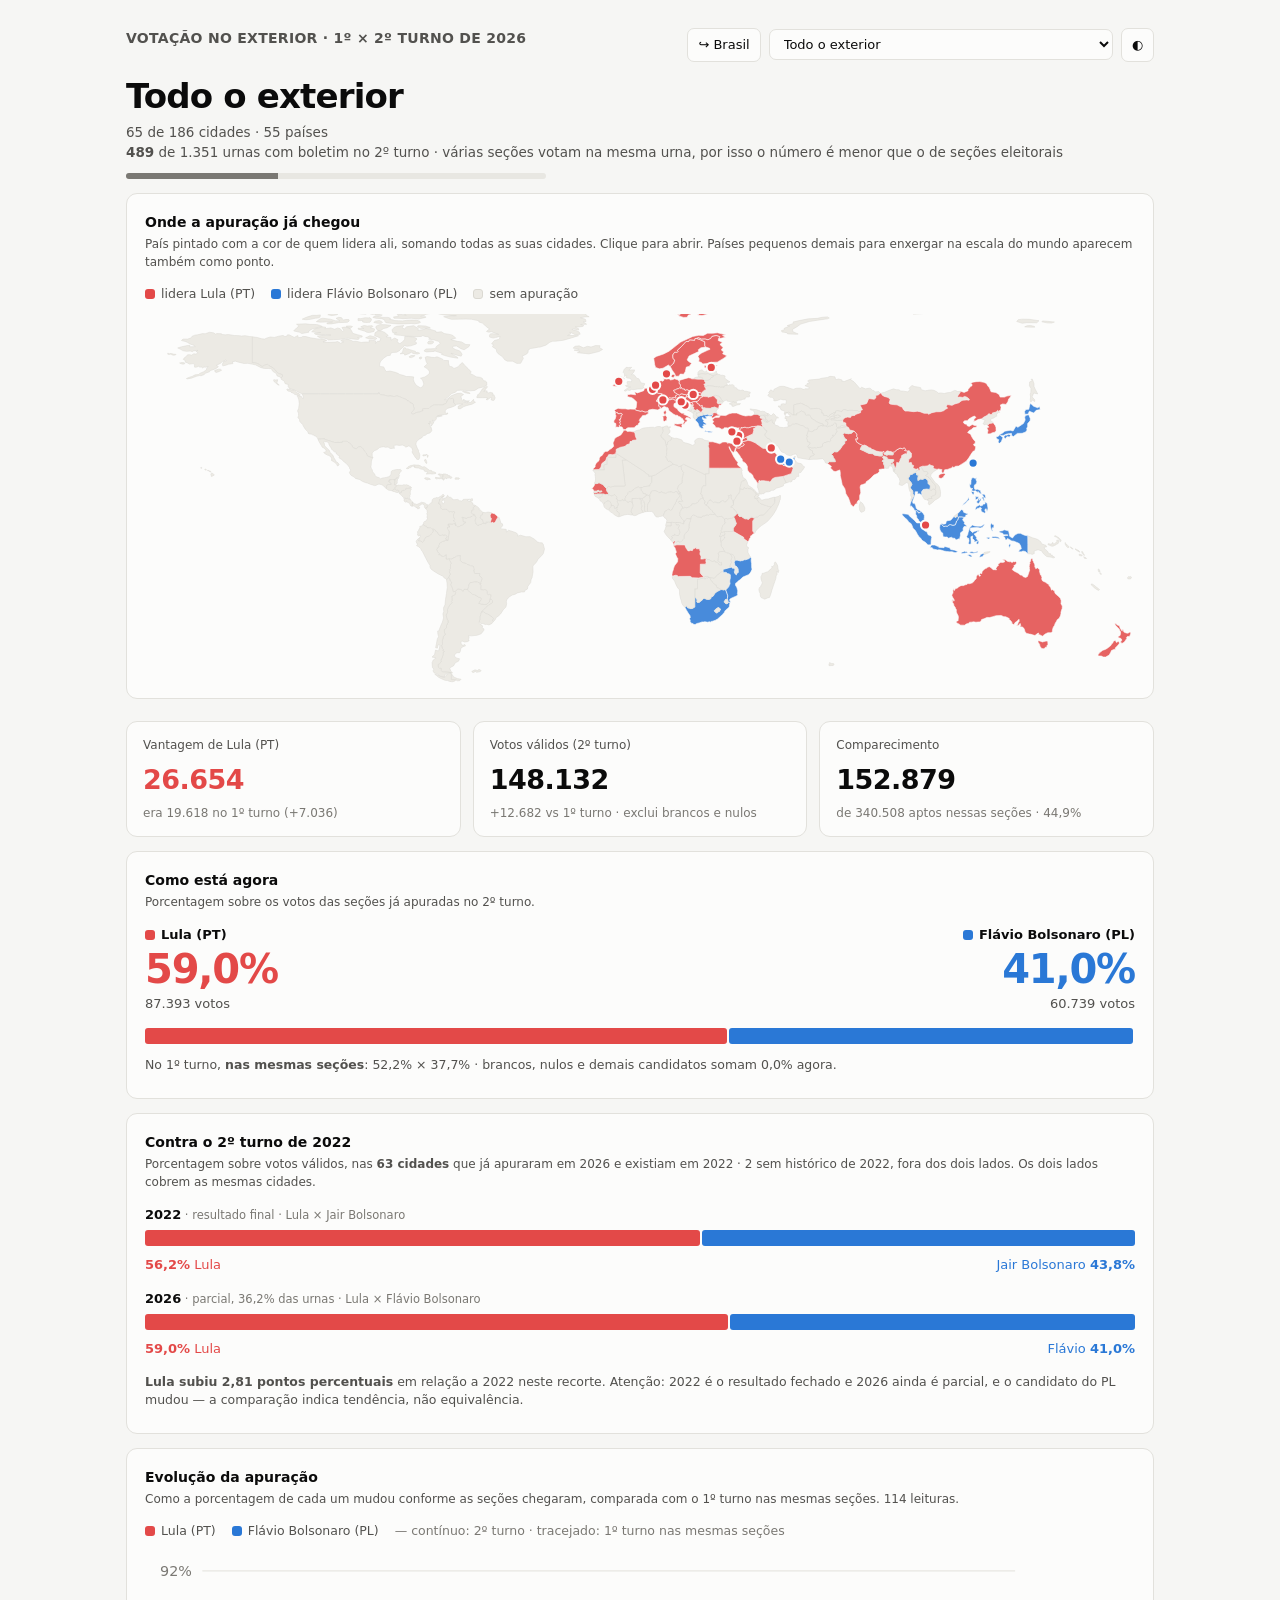
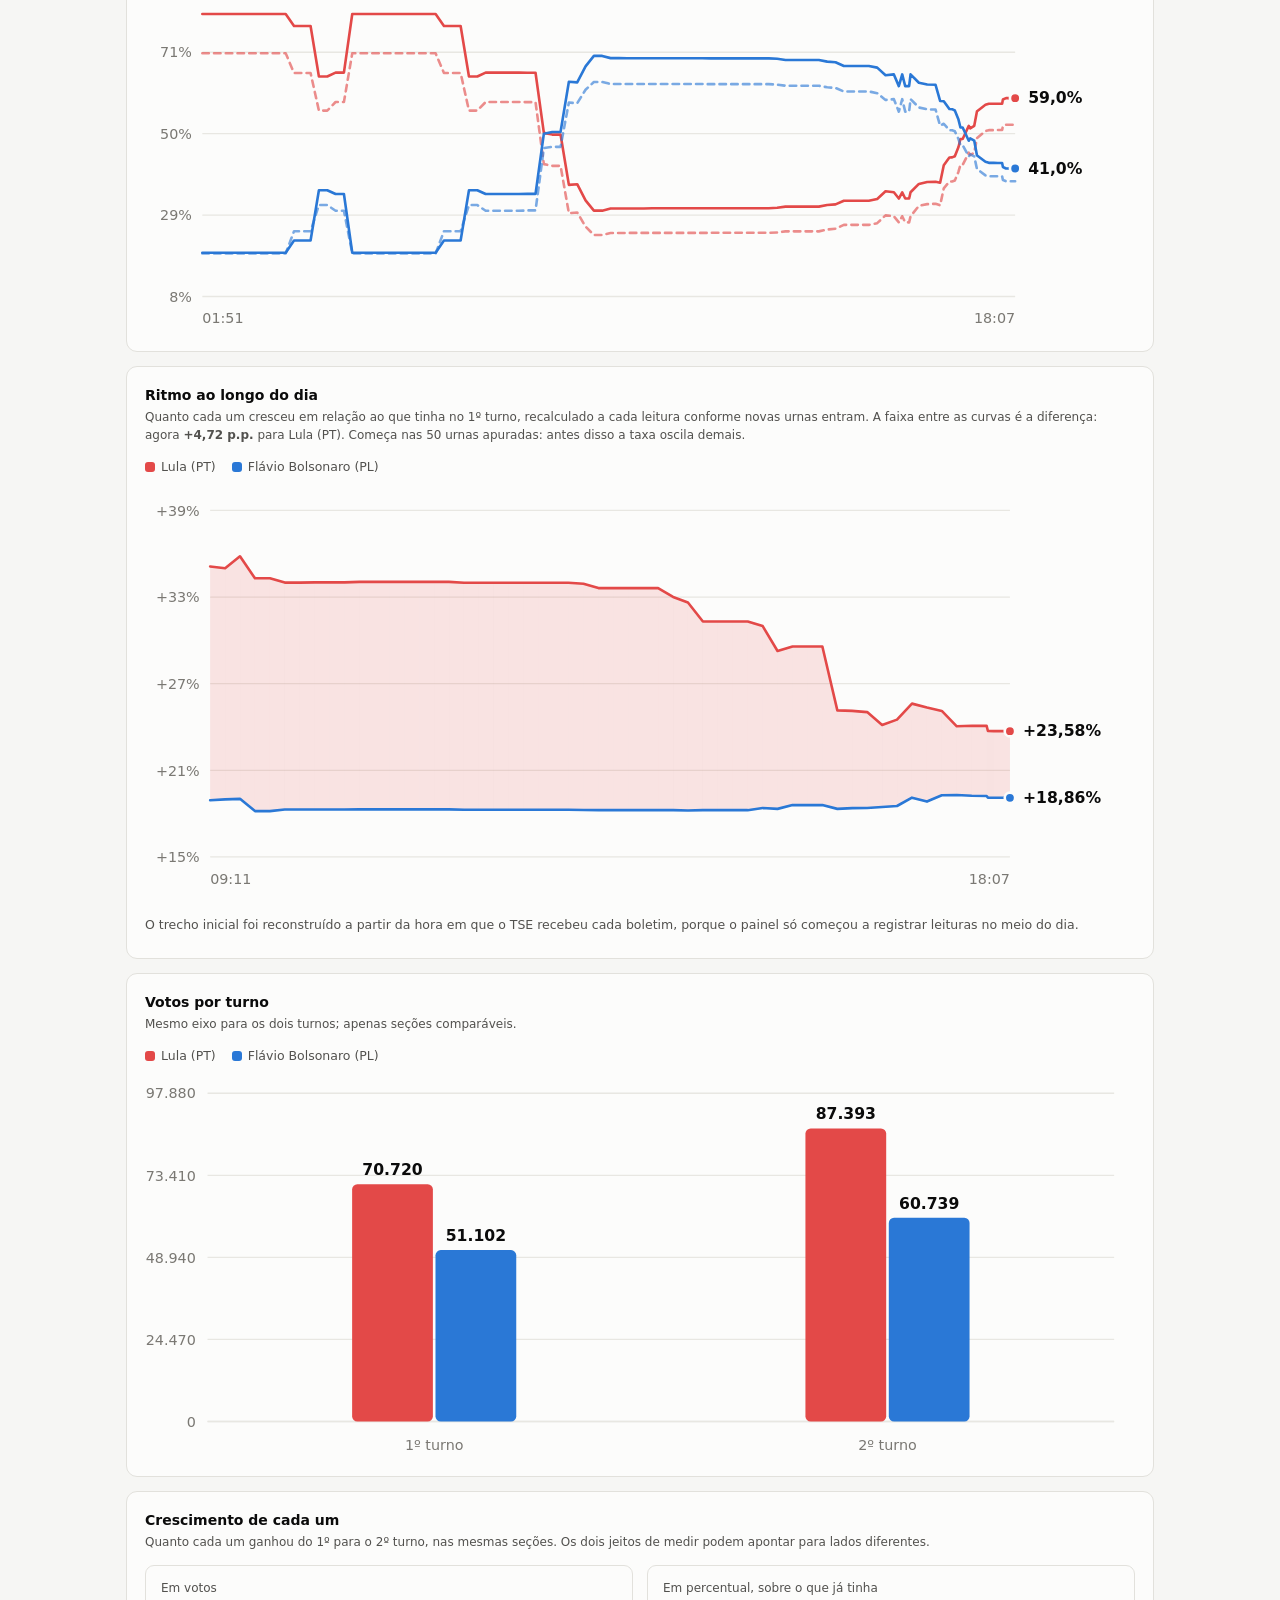
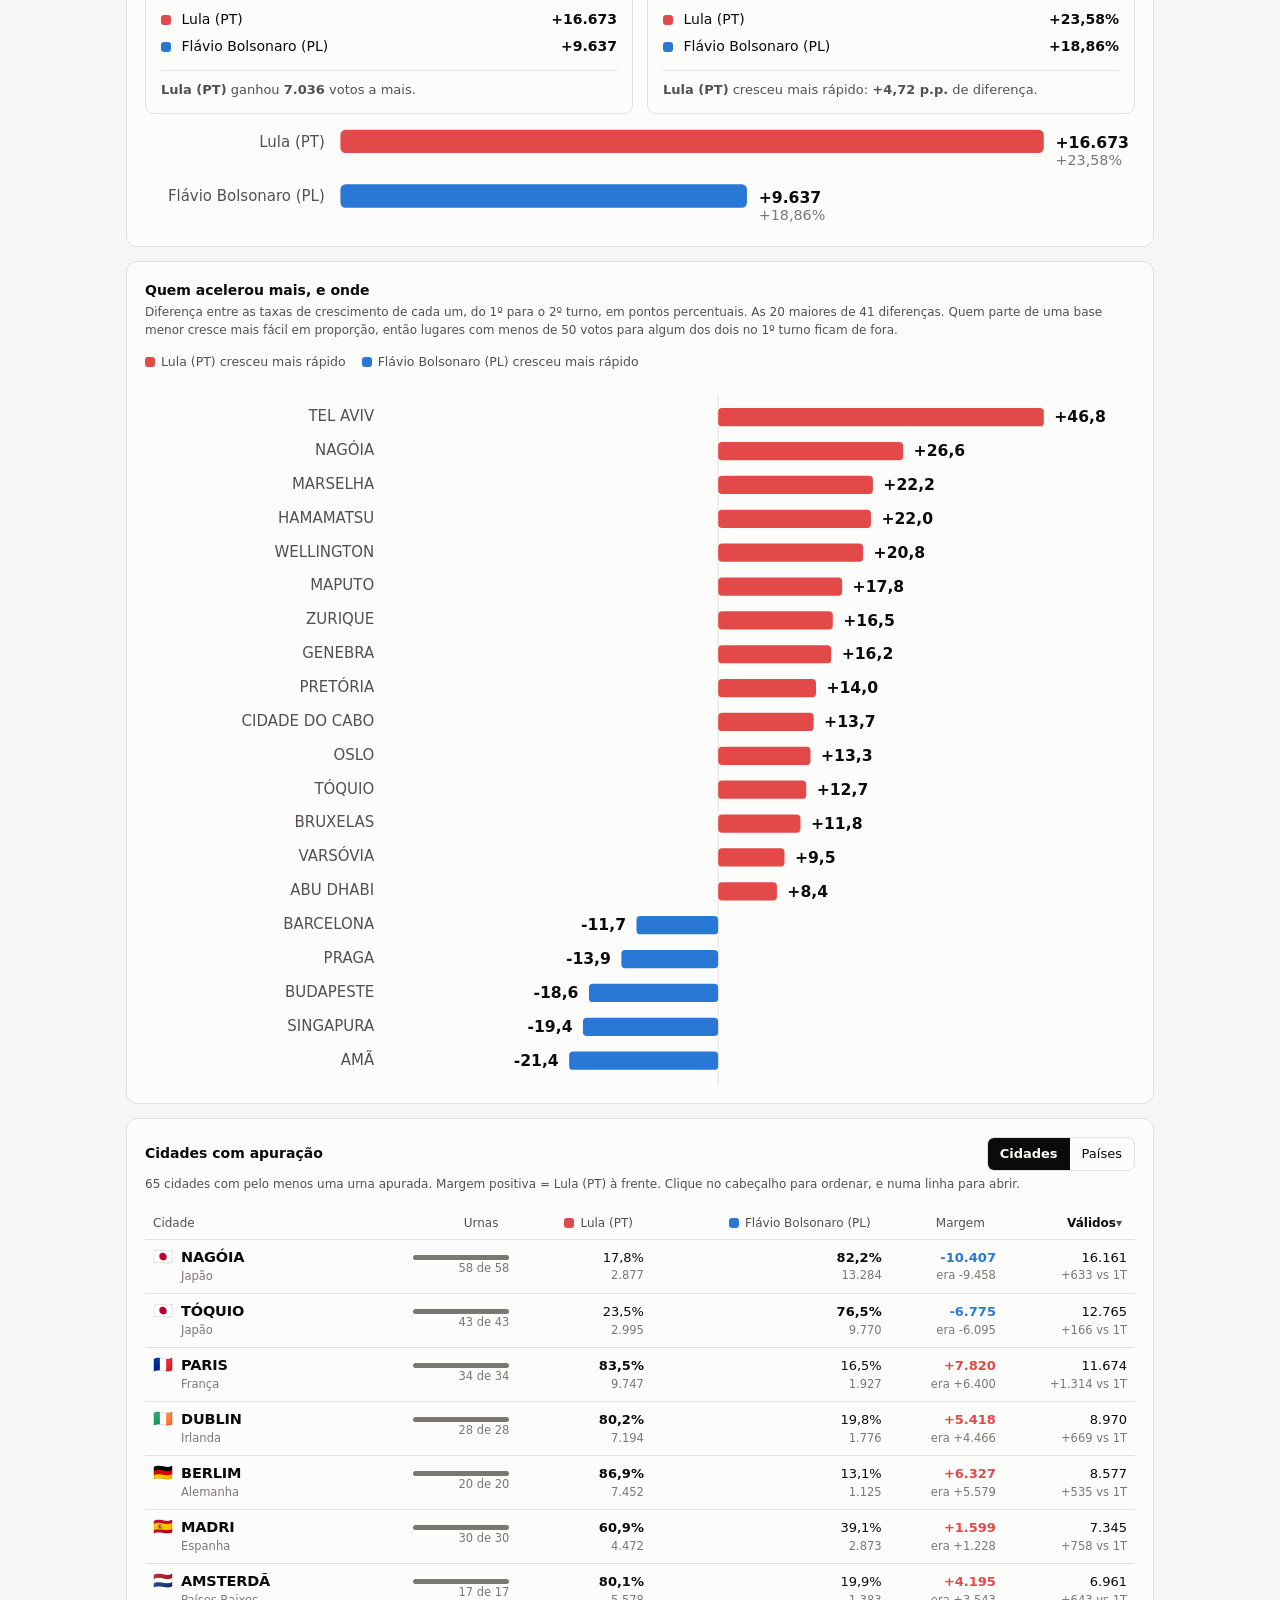
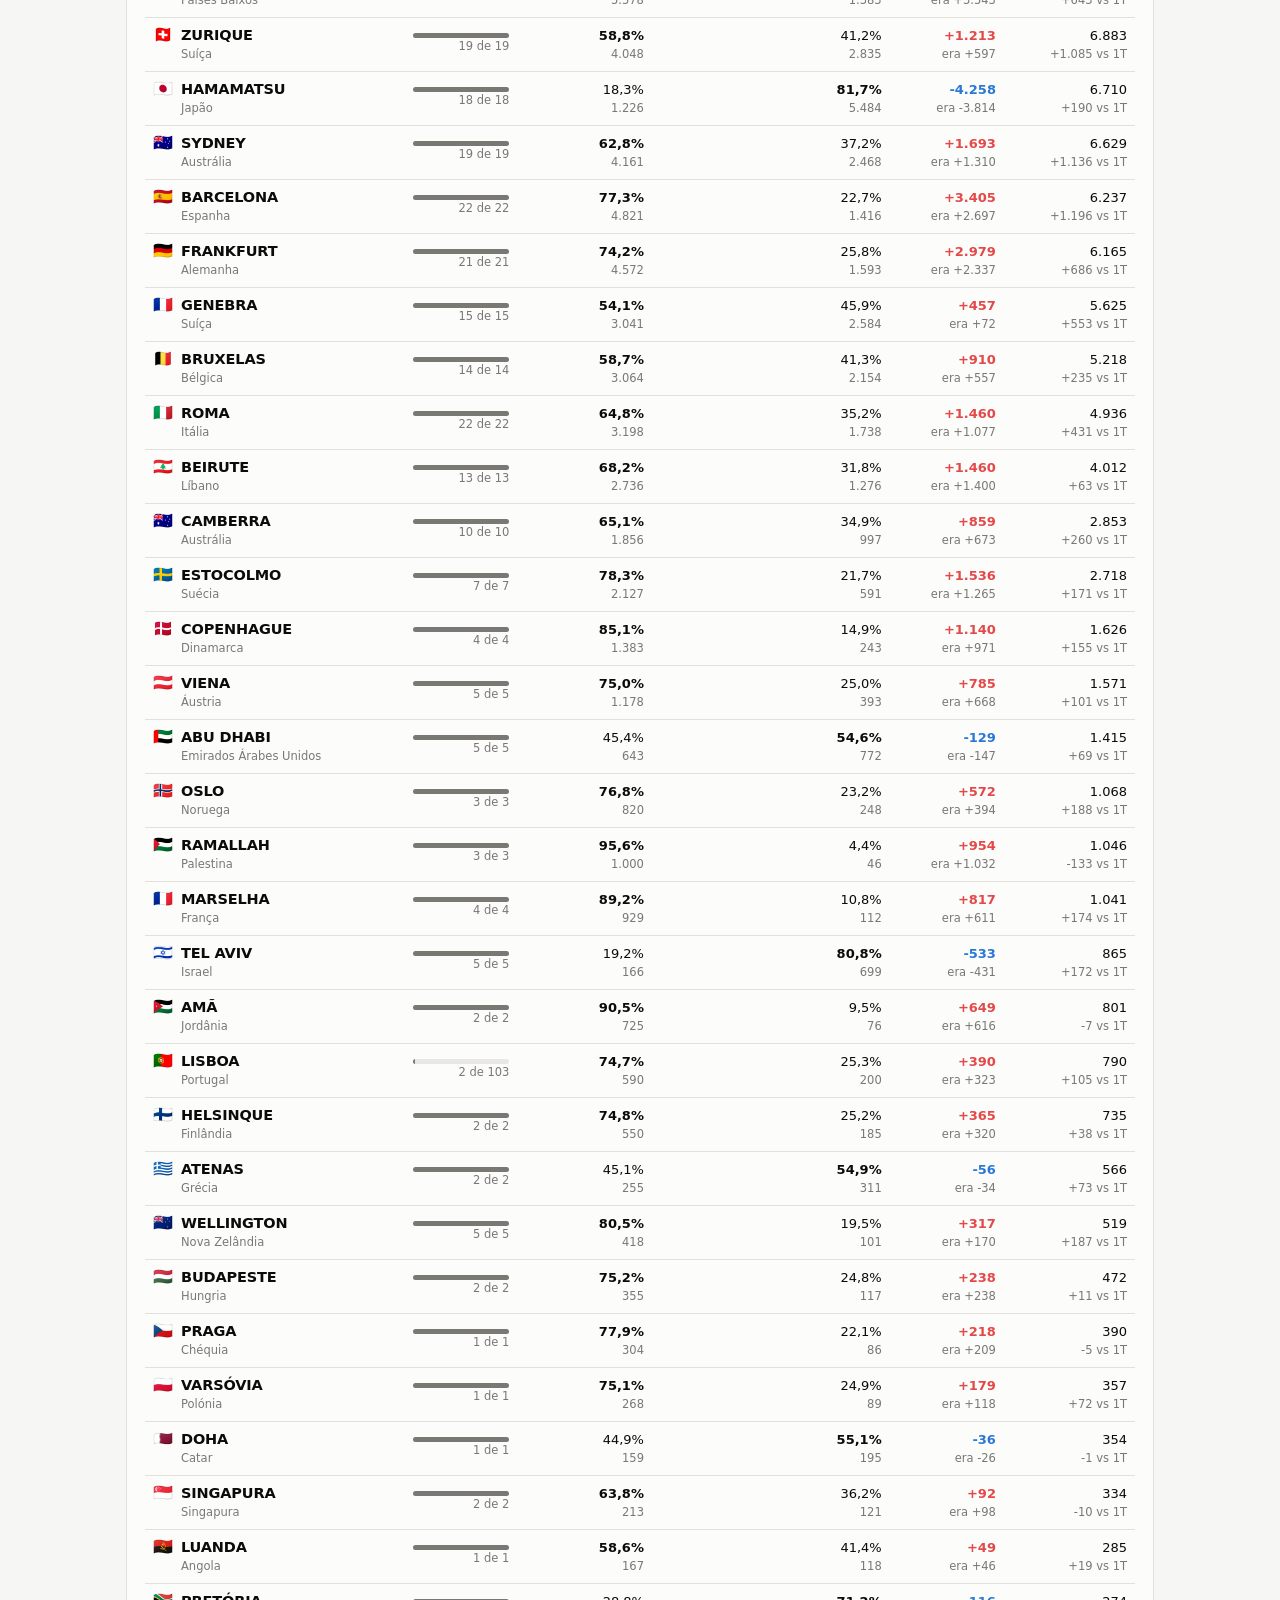
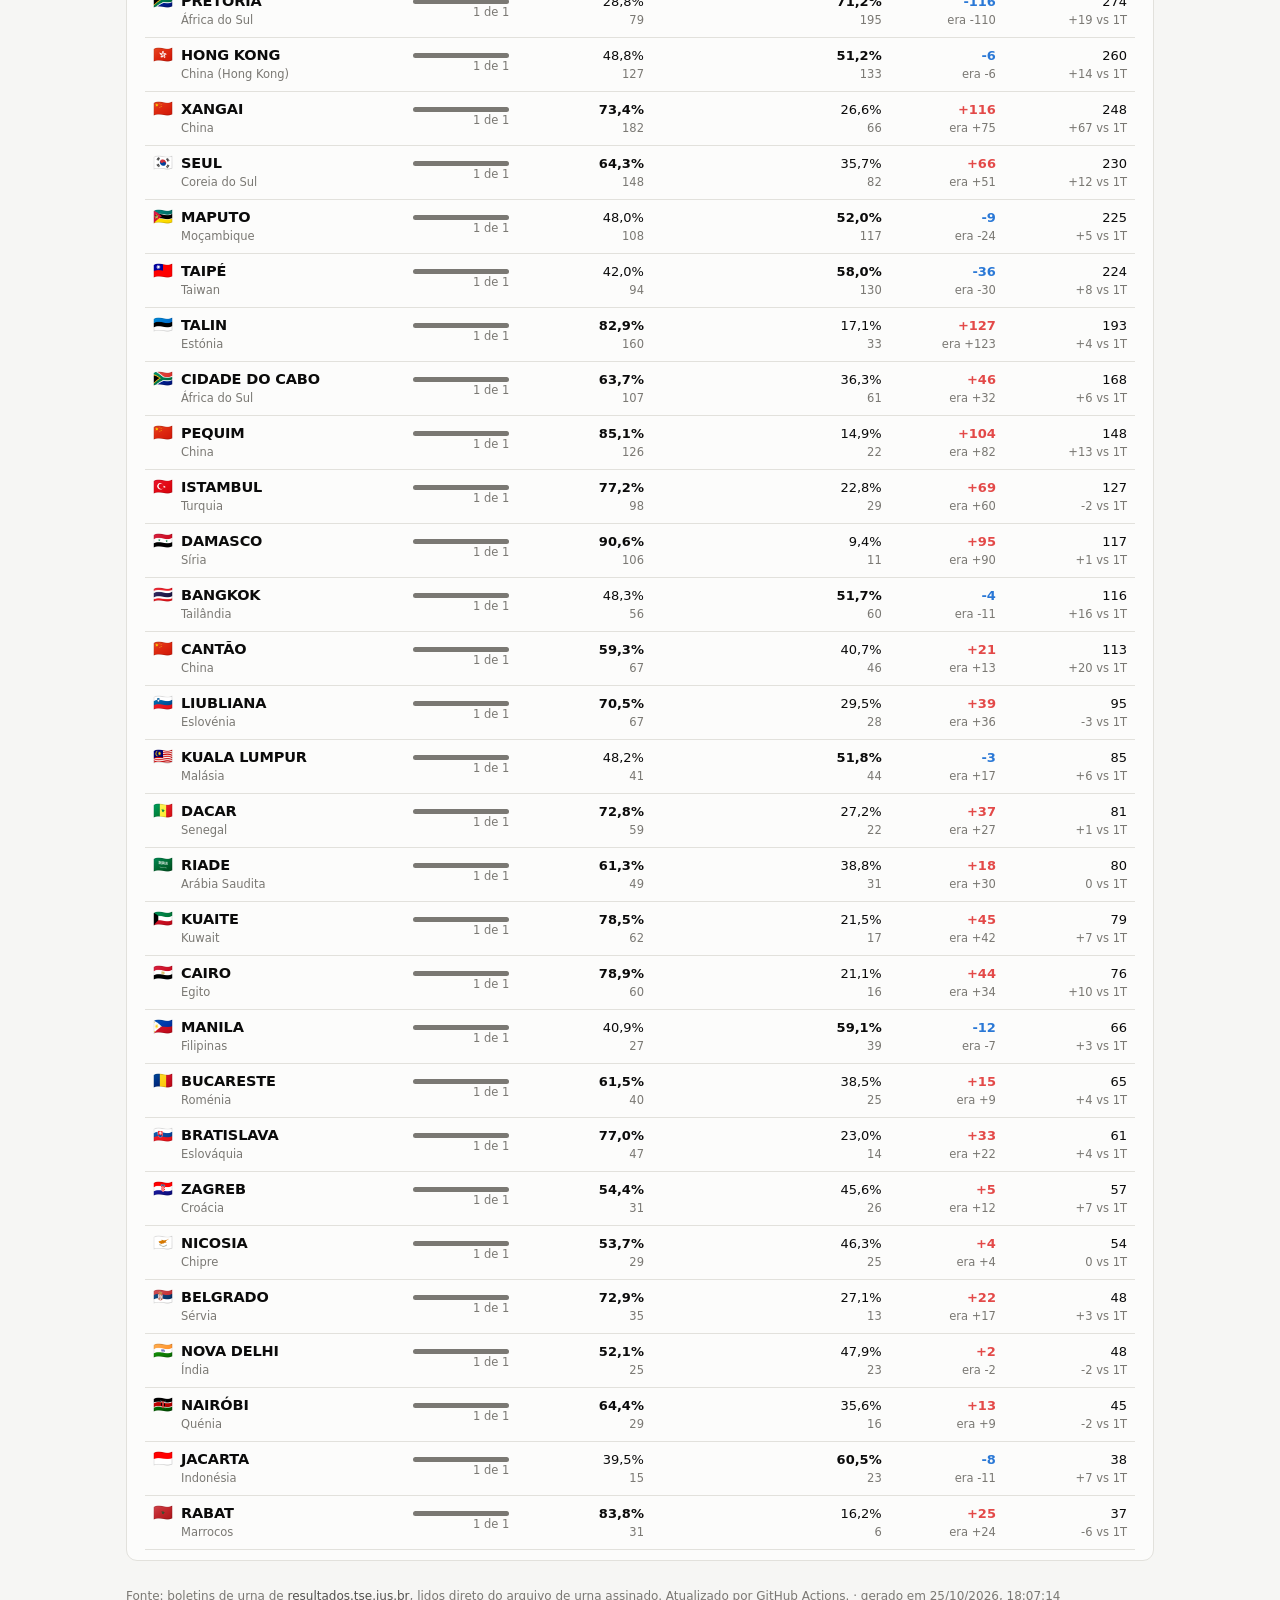
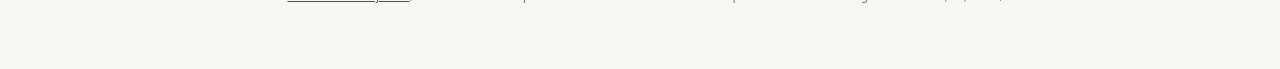
==== commit cc8f0ac3: "Corrige o fuso da série reconstruída e normaliza o histórico Dois defeitos deixavam os gráficos erra" ====
--- a/docs/index.html
+++ b/docs/index.html
@@ -965,9 +965,15 @@
 ])
   .then(([d, mundo, hist, base22]) => {
     DADOS = d; MUNDO = mundo; BASE22 = base22;
-    HIST = hist.split("\n").filter(l => l.trim())
-      .map(l => { try { return JSON.parse(l); } catch { return null; } })
-      .filter(Boolean)
+    // deduplica por horário: o merge=union do git pode repetir linhas
+    const porHora = new Map();
+    hist.split("\n").filter(l => l.trim()).forEach(l => {
+      let r; try { r = JSON.parse(l); } catch { return; }
+      const antes = porHora.get(r.gerado_em);
+      if (!antes || Object.keys(r).length >= Object.keys(antes).length)
+        porHora.set(r.gerado_em, r);
+    });
+    HIST = [...porHora.values()]
       .sort((a, b) => a.gerado_em.localeCompare(b.gerado_em));
 
     const sel = $("#cidade");
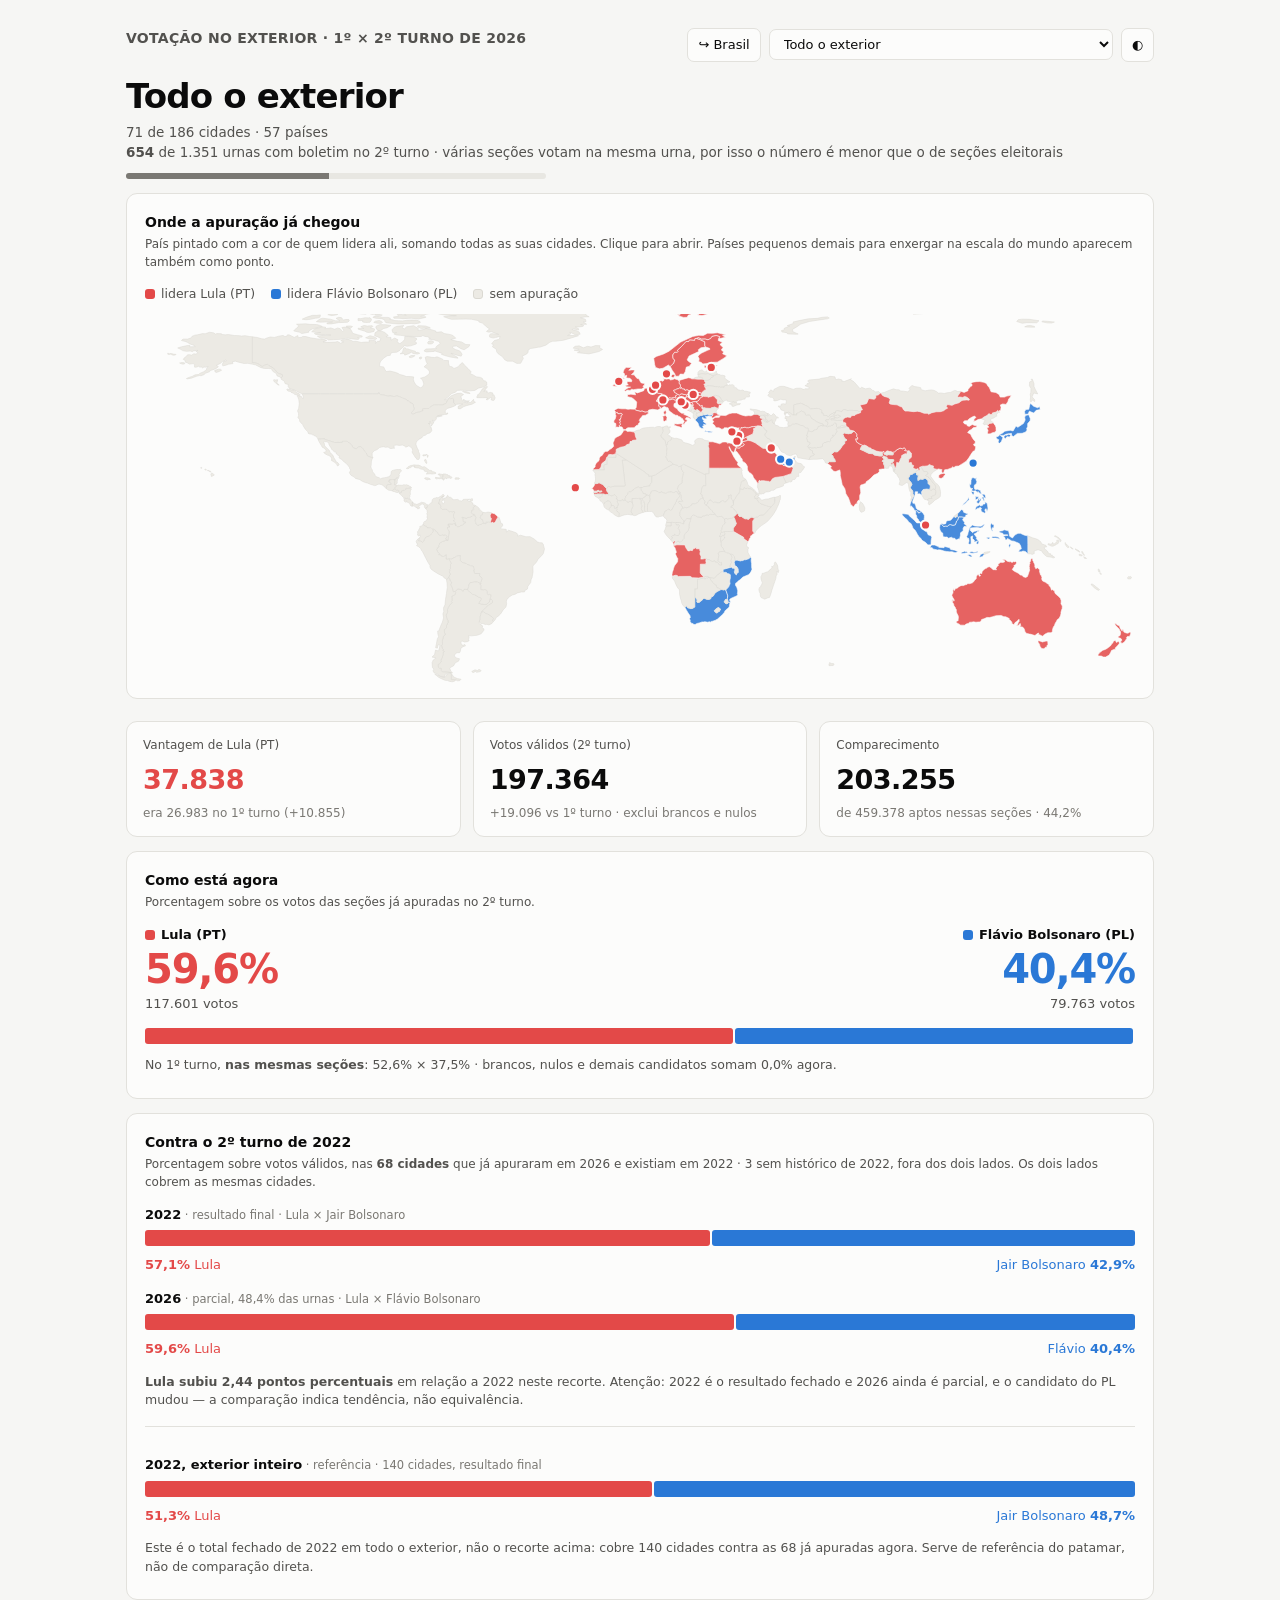
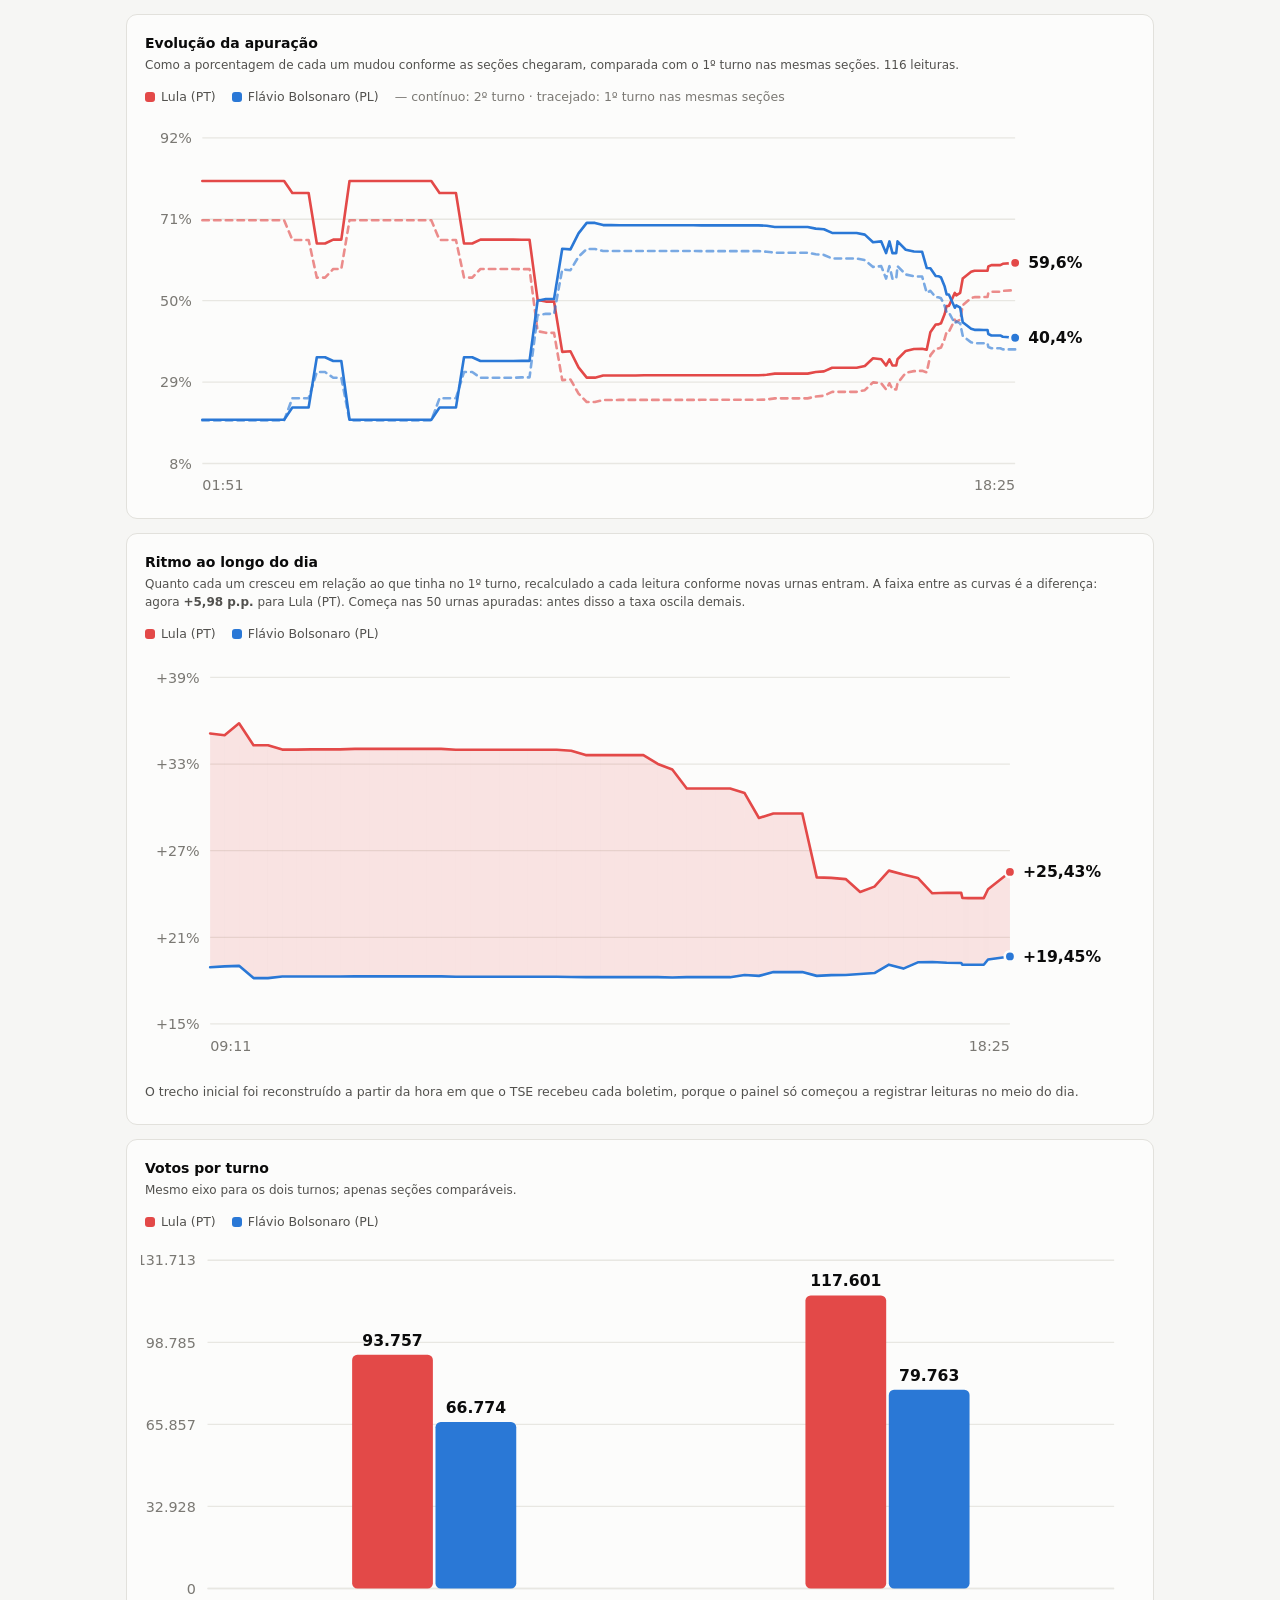
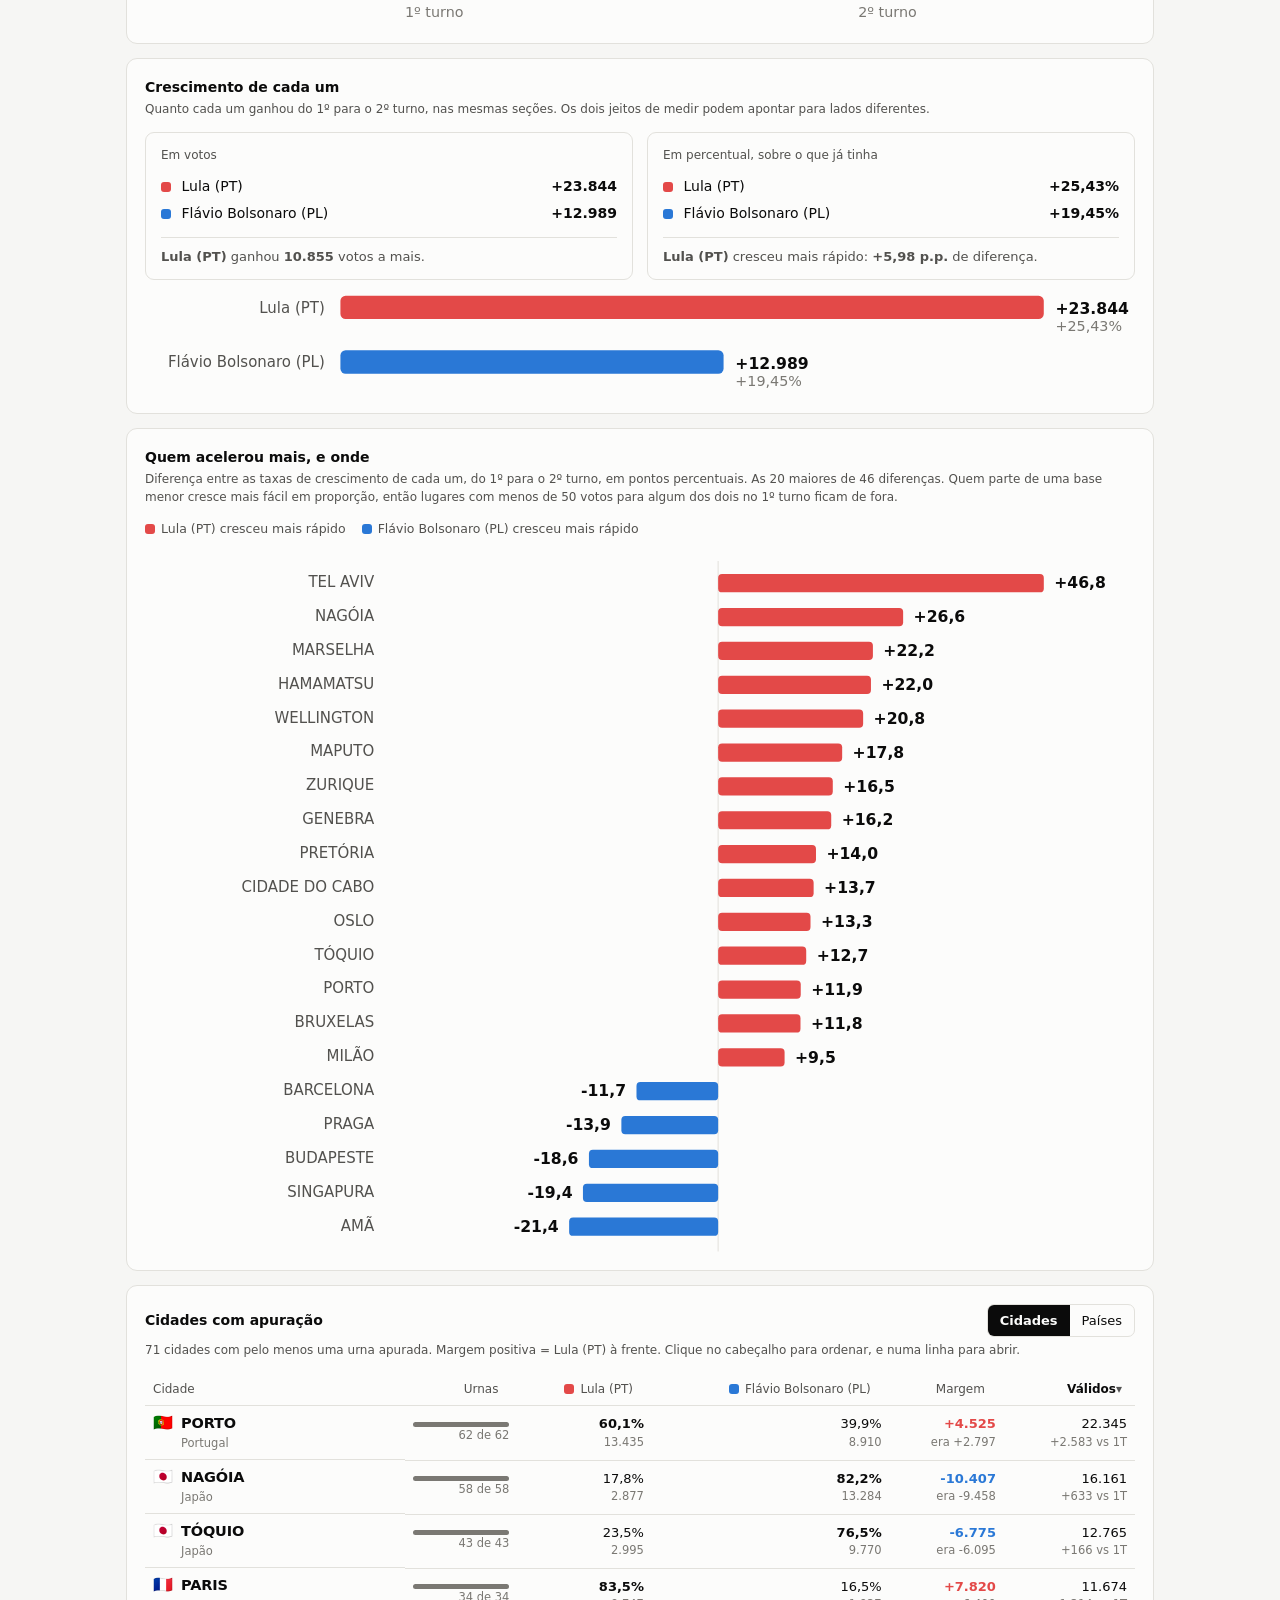
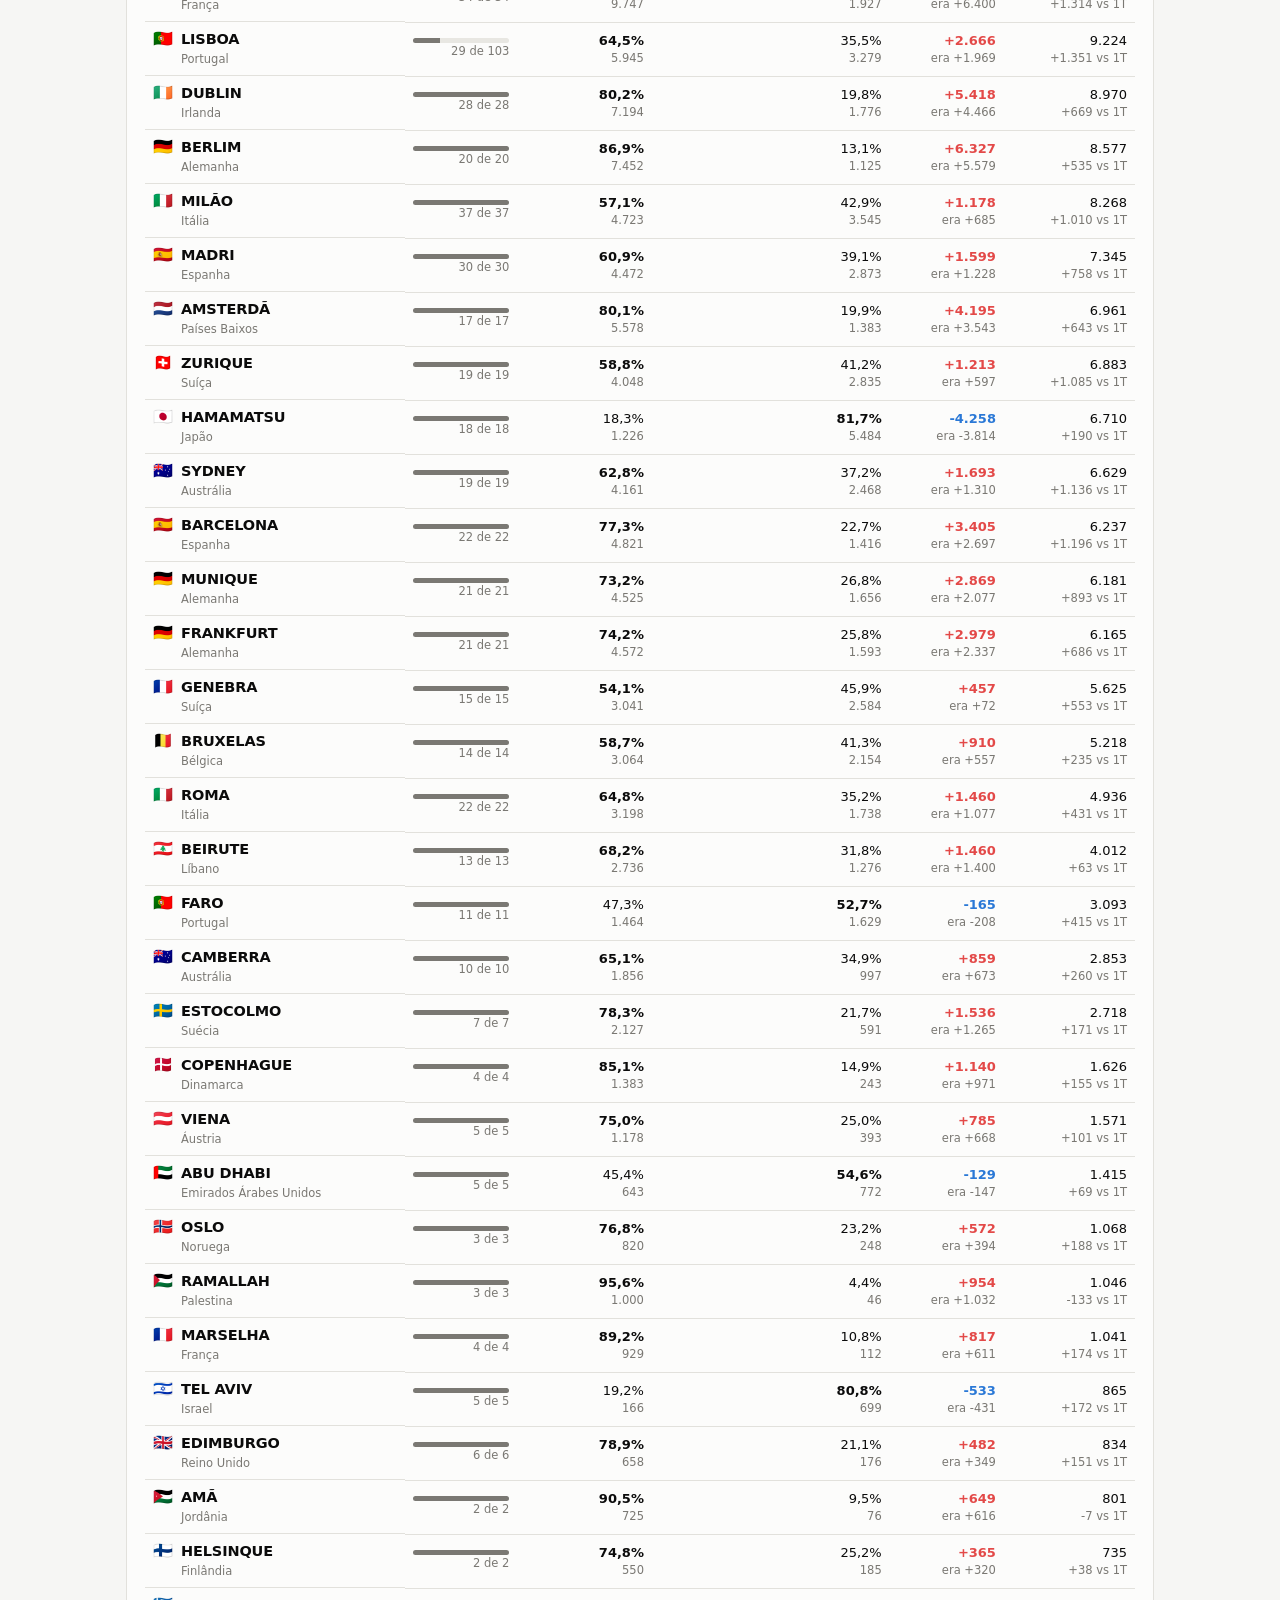
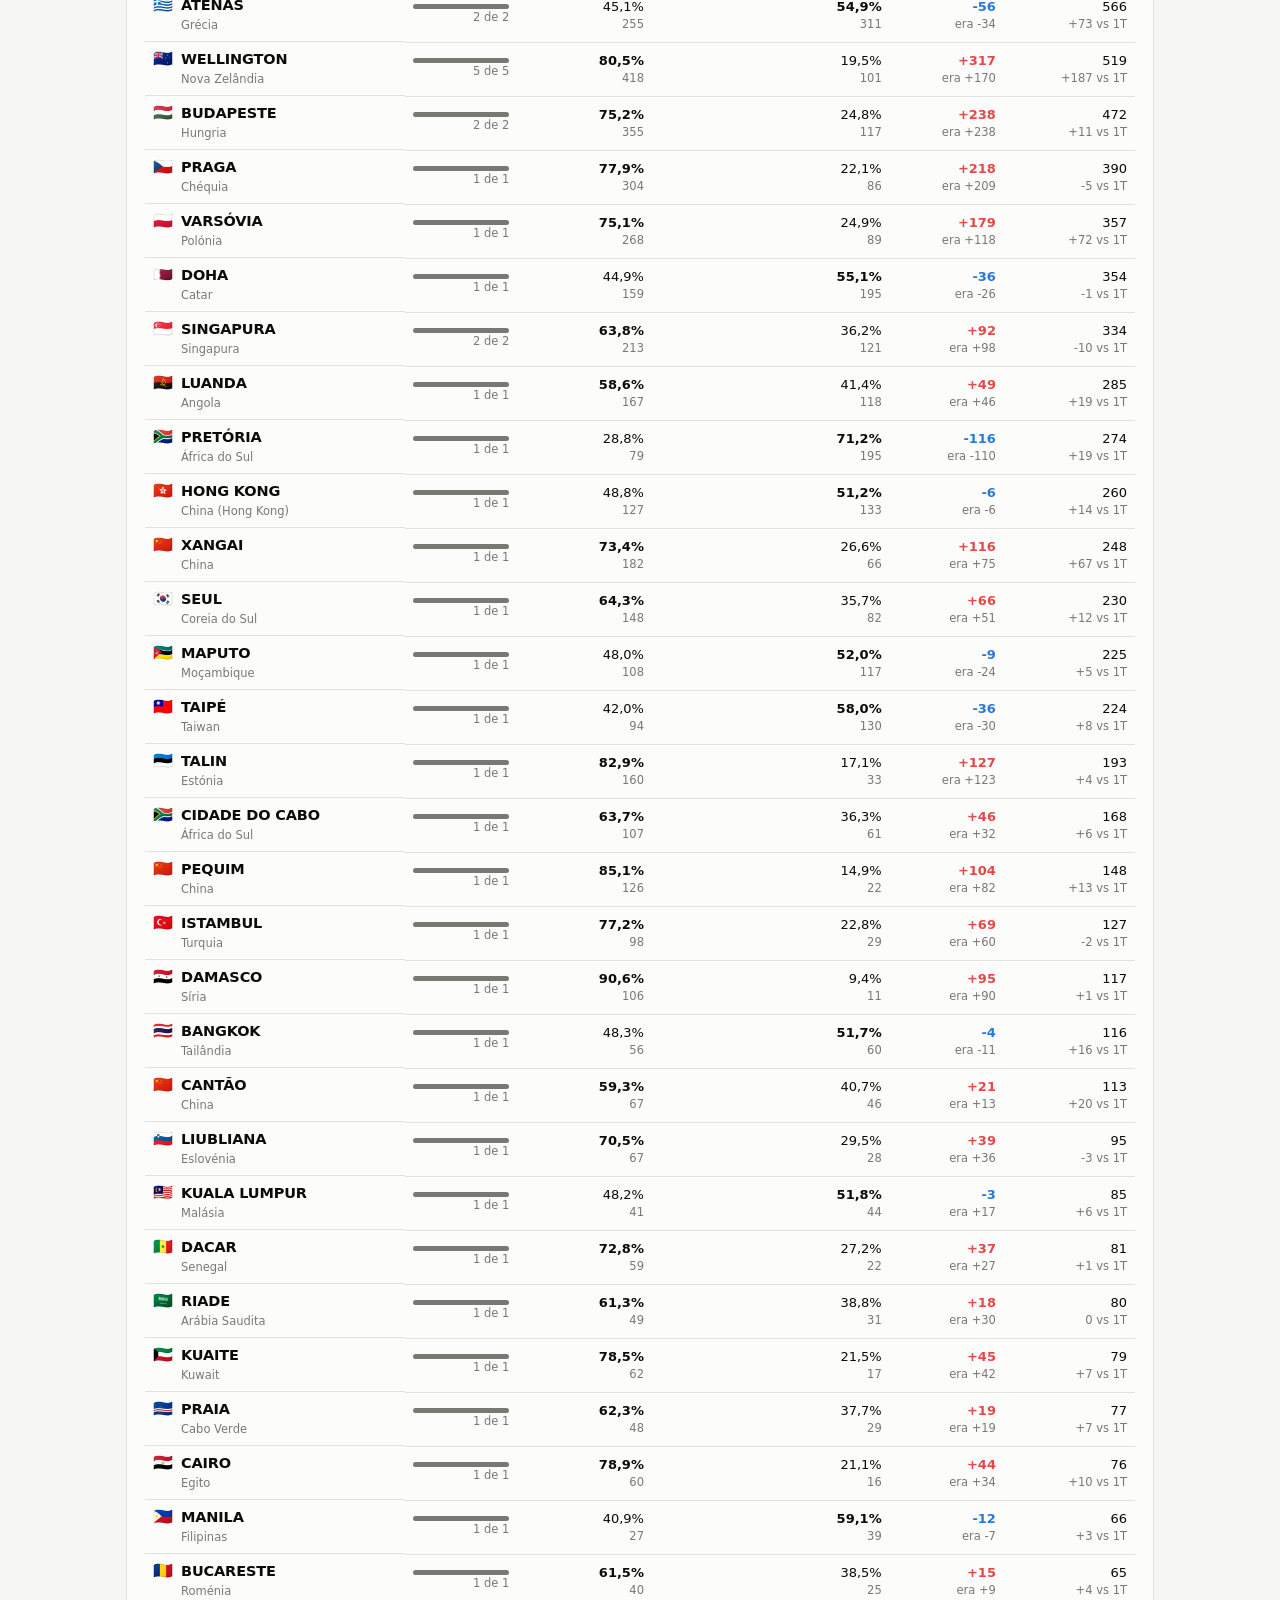
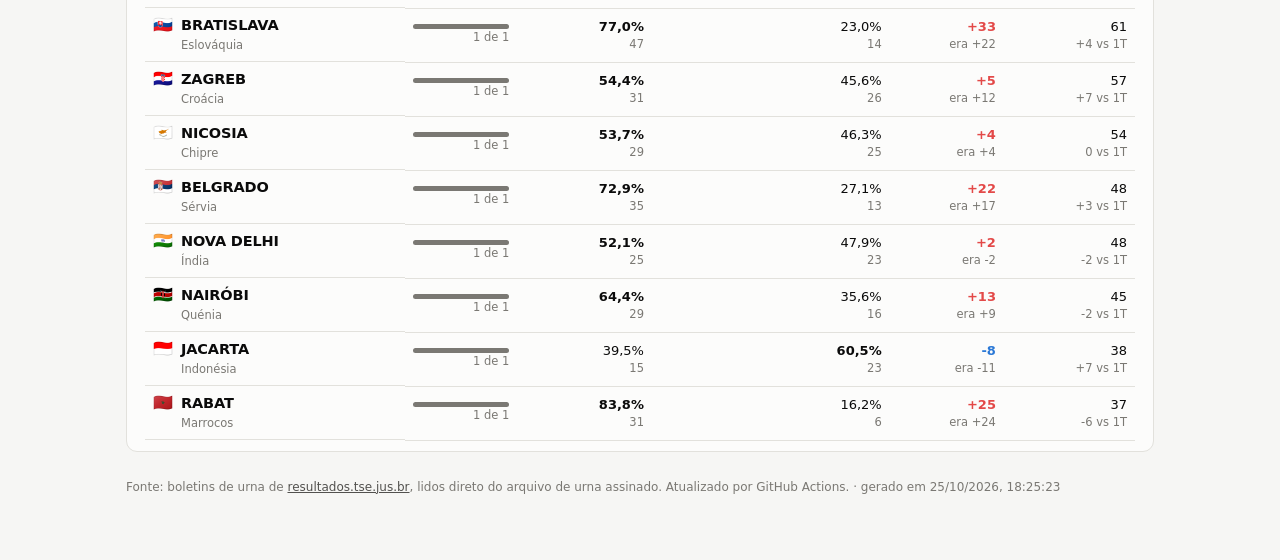
==== commit f7412512: "Compara com 2022 no geral: exterior inteiro e Brasil No exterior, o card de 2022 só mostrava o recor" ====
--- a/docs/index.html
+++ b/docs/index.html
@@ -330,6 +330,28 @@
     </div>`;
 
   const sw = p26a - p22a;   // variação de Lula em pontos percentuais
+
+  // no agregado, o total de 2022 do exterior inteiro serve de referência —
+  // é outro conjunto de cidades, então vai separado e rotulado como tal
+  let geral = "";
+  if (CIDADE === "__agg__") {
+    const t = { [a]: 0, [b]: 0, validos: 0 };
+    let n = 0;
+    Object.values(BASE22).forEach(x => {
+      t[a] += x[a]; t[b] += x[b]; t.validos += x.validos; n += 1;
+    });
+    const ga = 100 * t[a] / t.validos, gb = 100 * t[b] / t.validos;
+    geral = `<div style="margin-top:16px;padding-top:14px;
+        border-top:1px solid var(--border)">
+      ${linha("2022, exterior inteiro",
+              ` · referência · ${nf(n)} cidades, resultado final`,
+              ga, gb, "Lula", "Jair Bolsonaro")}
+      <p class="antes">Este é o total fechado de 2022 em todo o exterior, não o
+        recorte acima: cobre ${nf(n)} cidades contra as ${nf(comBase.length)}
+        já apuradas agora. Serve de referência do patamar, não de comparação
+        direta.</p></div>`;
+  }
+
   return `<div class="card"><h2>Contra o 2º turno de 2022</h2>
     <p class="note">Porcentagem sobre votos válidos, nas
       <strong>${nf(comBase.length)} cidade${comBase.length > 1 ? "s" : ""}</strong>
@@ -345,6 +367,7 @@
       em relação a 2022 neste recorte. Atenção: 2022 é o resultado fechado e
       2026 ainda é parcial, e o candidato do PL mudou — a comparação indica
       tendência, não equivalência.</p>
+    ${geral}
   </div>`;
 }
 
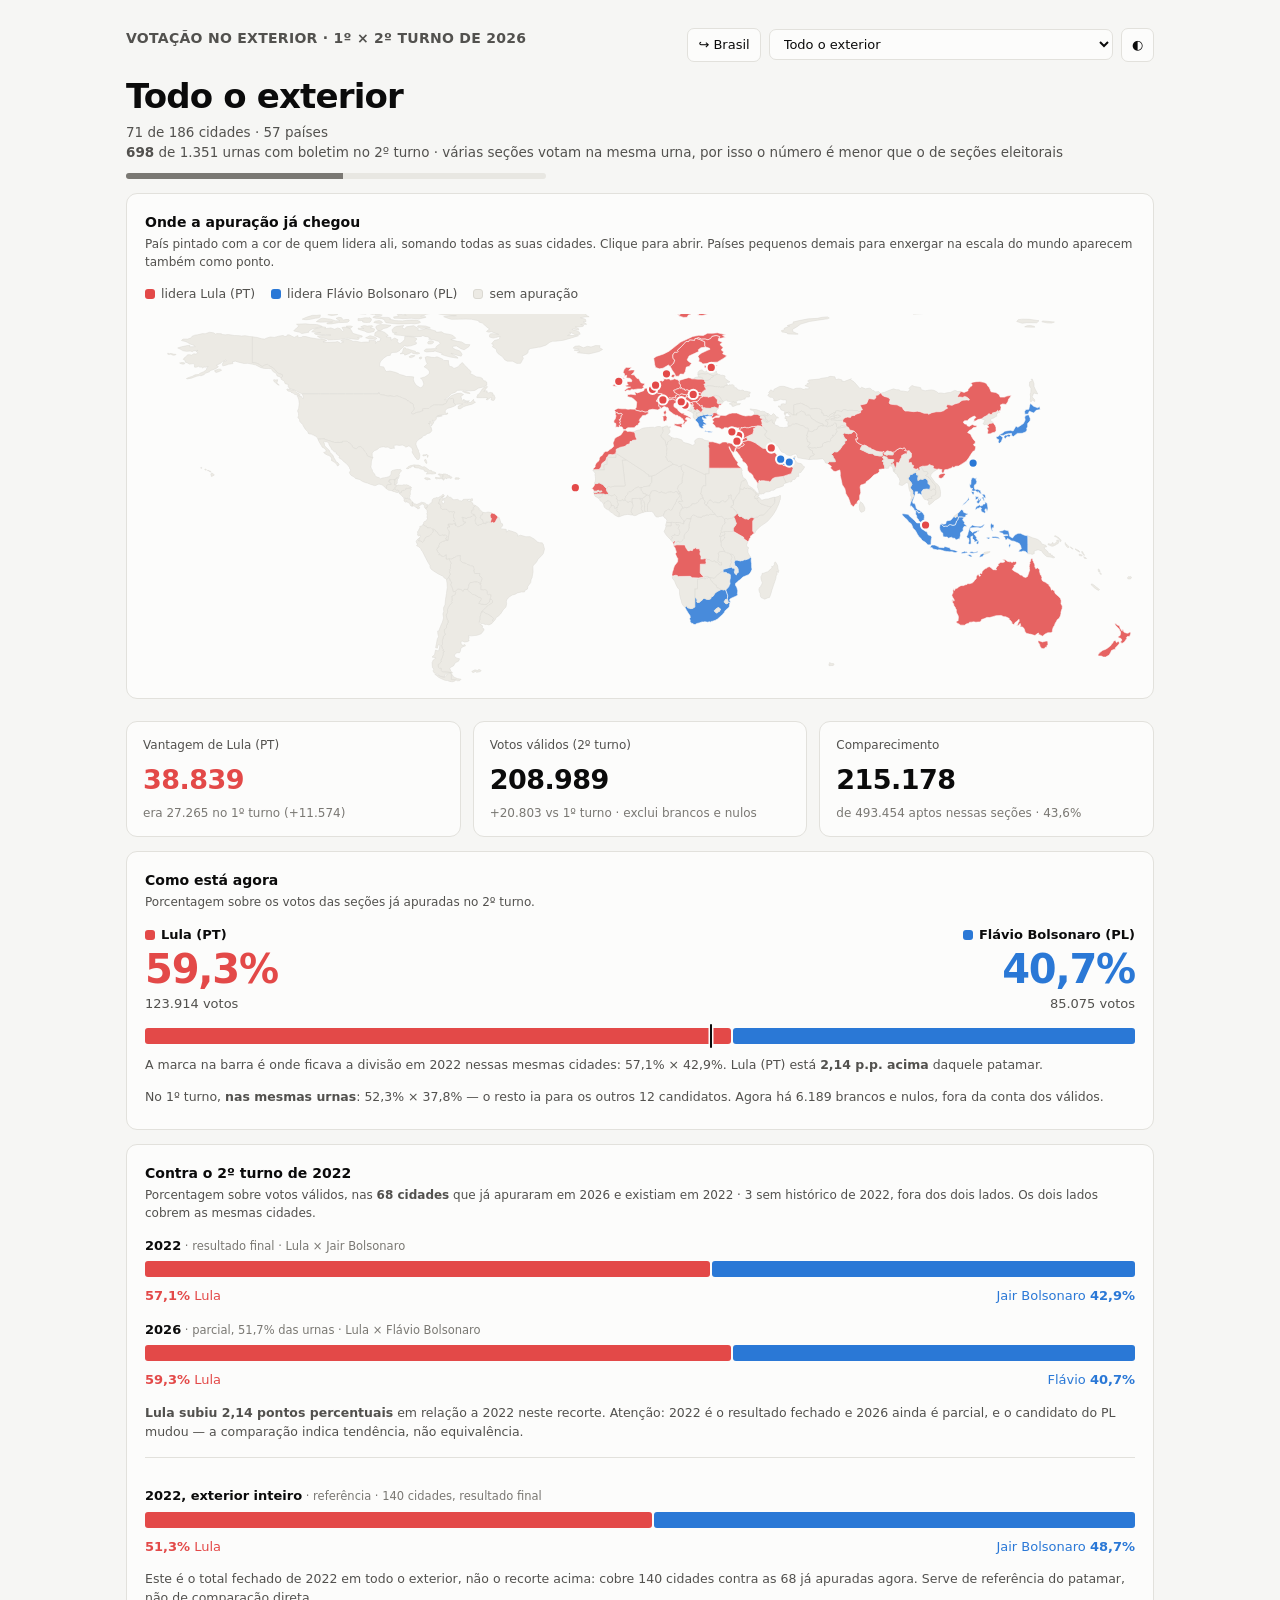
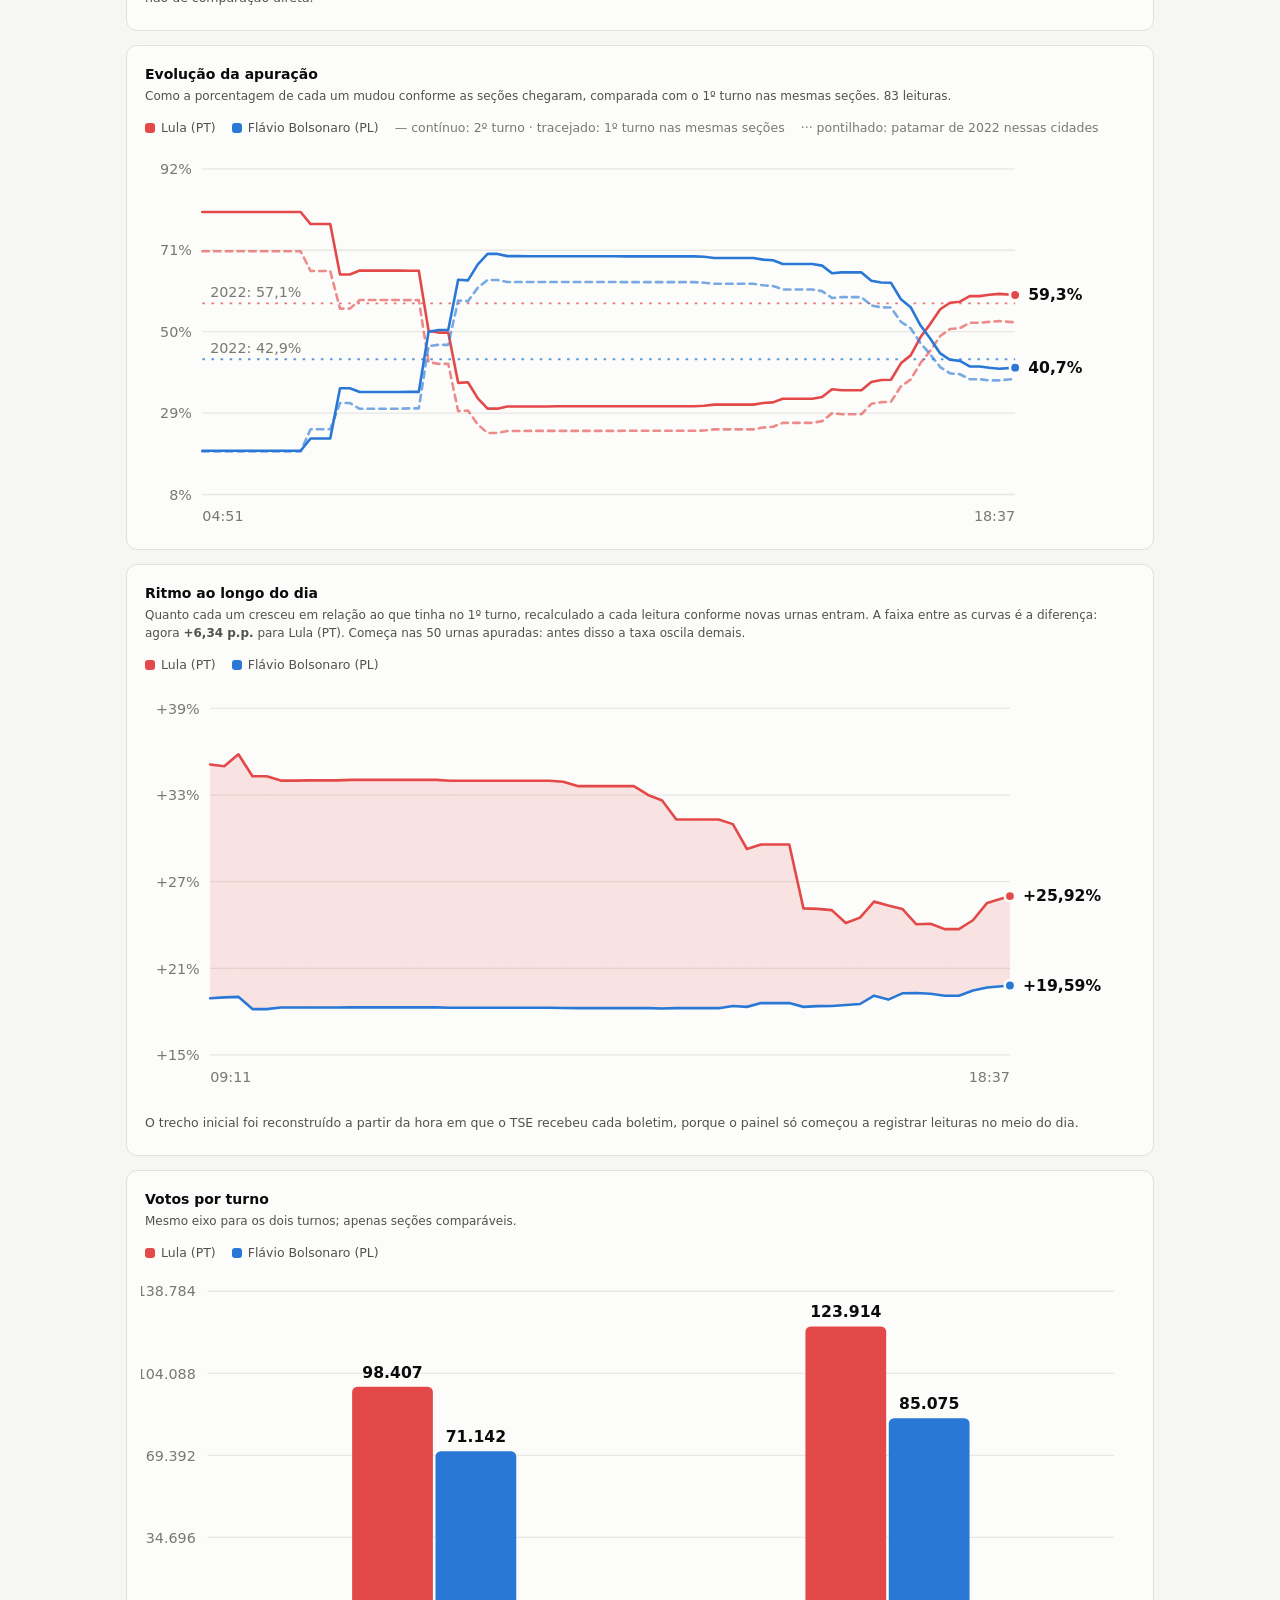
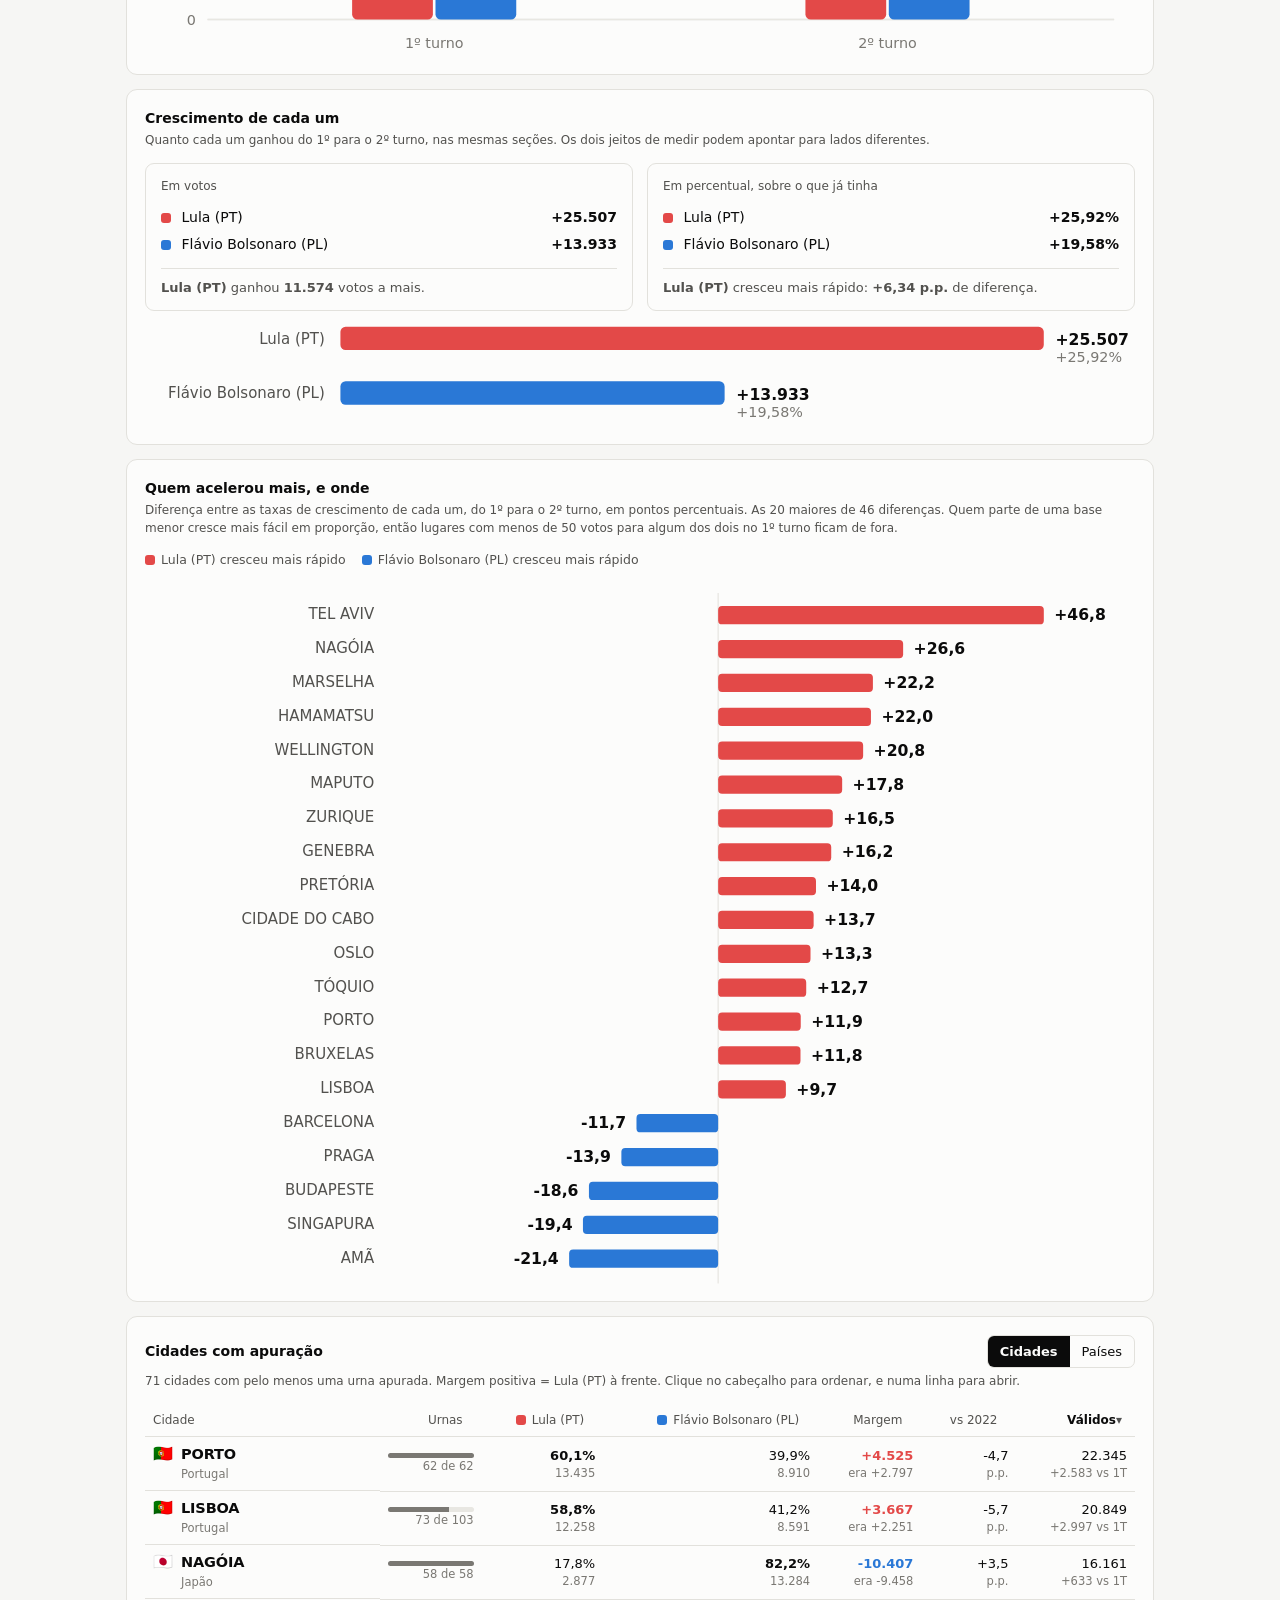
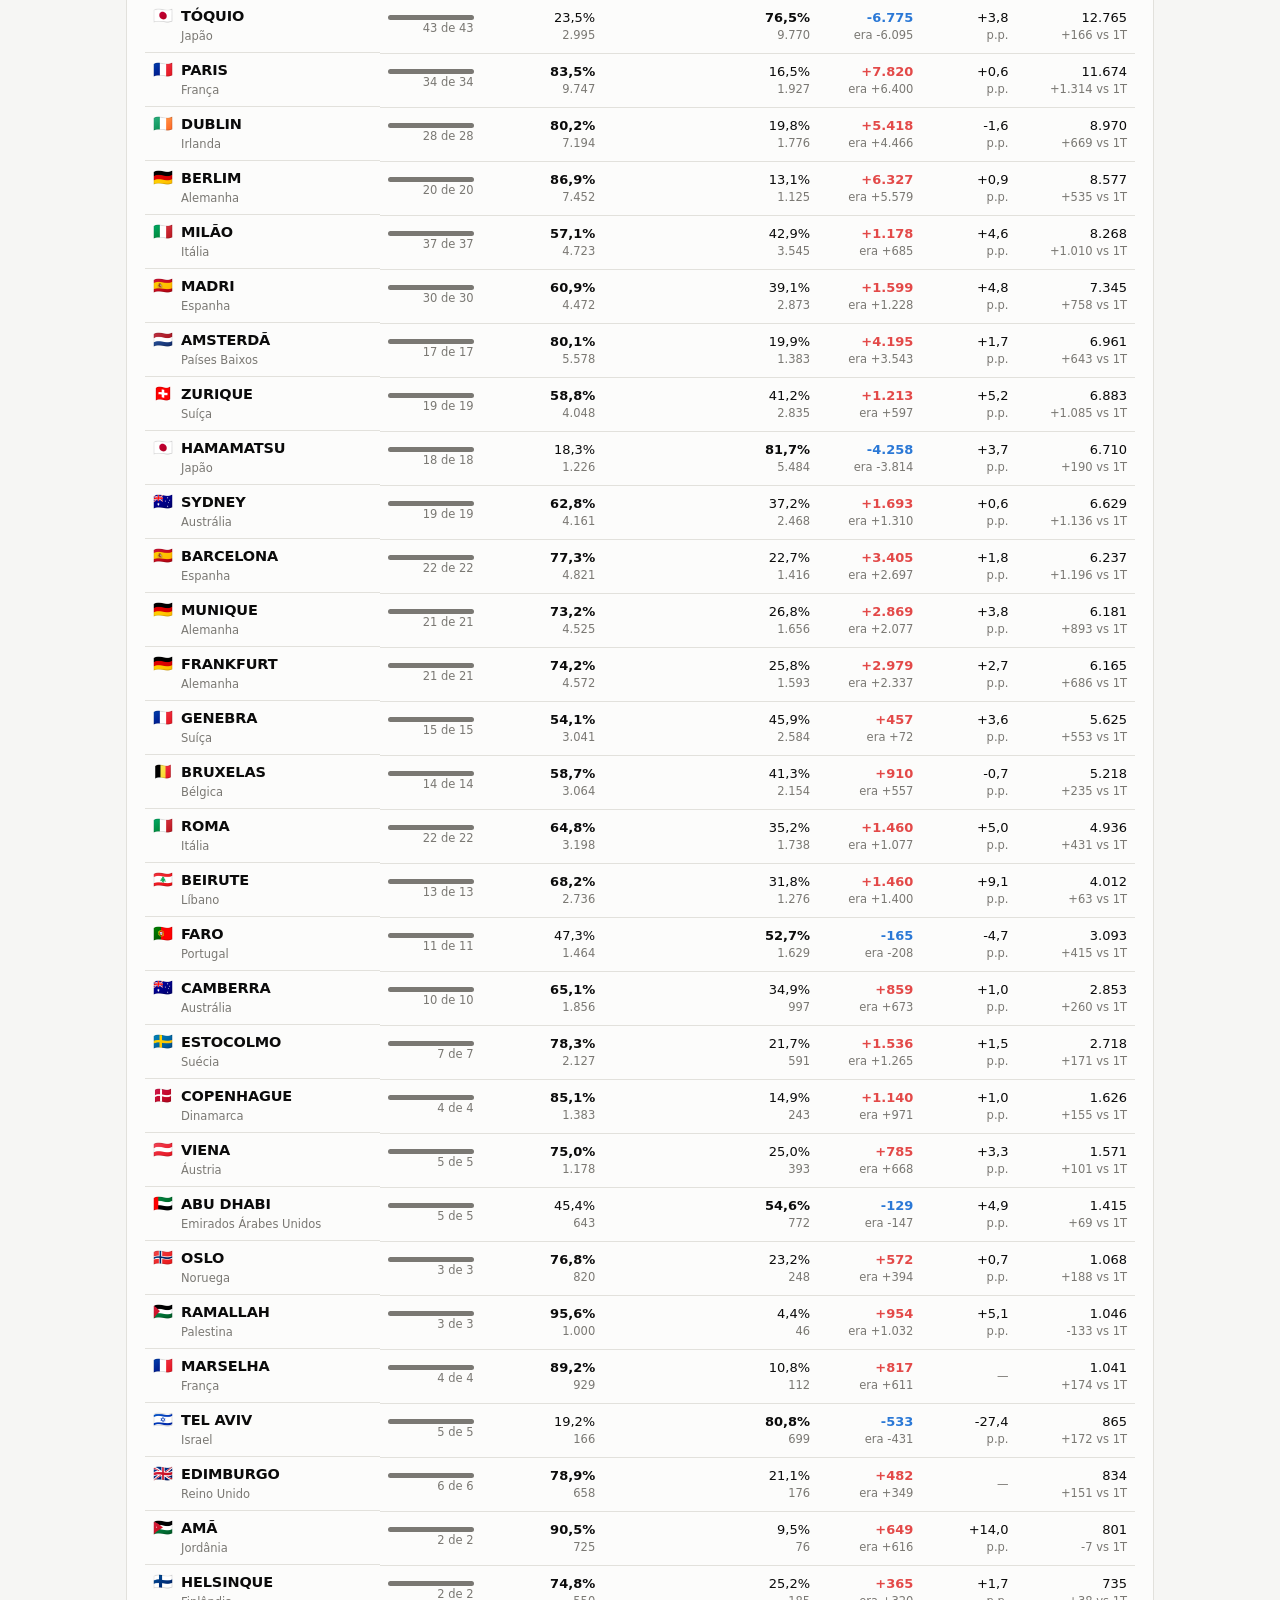
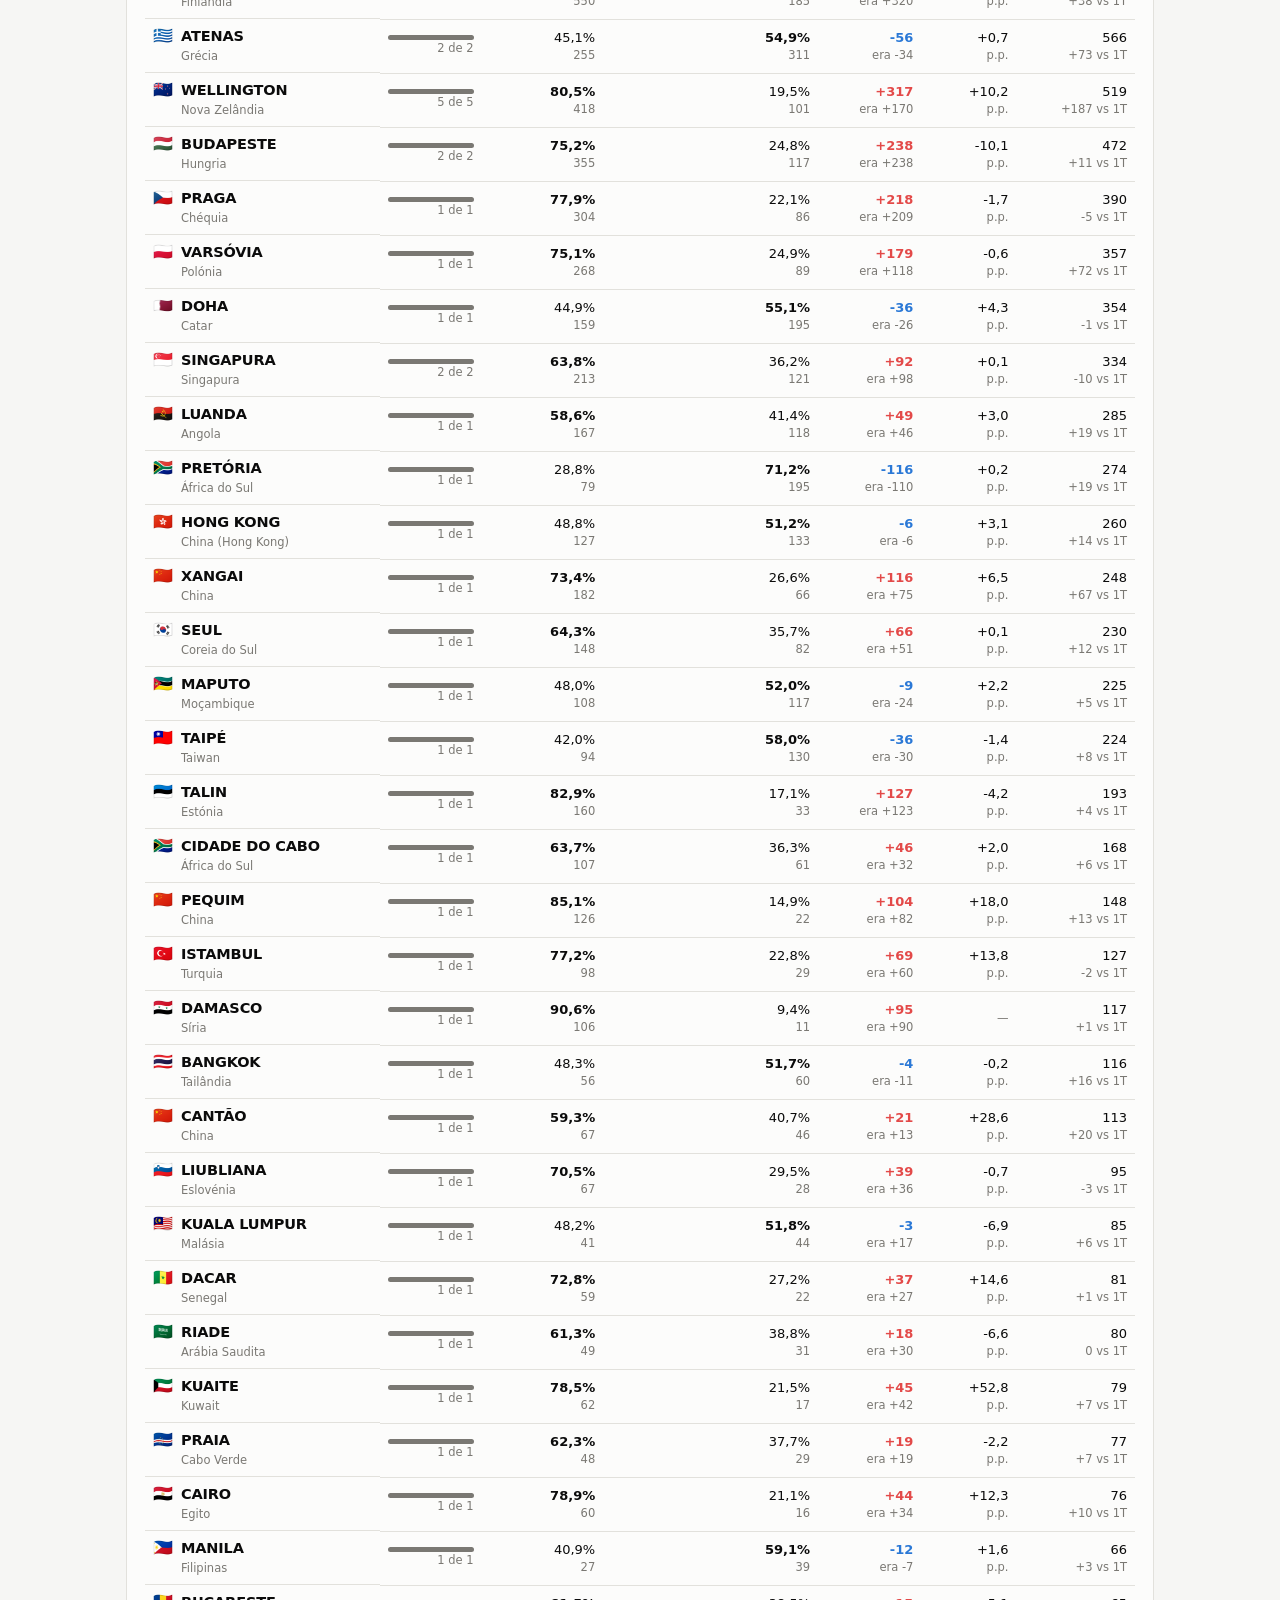
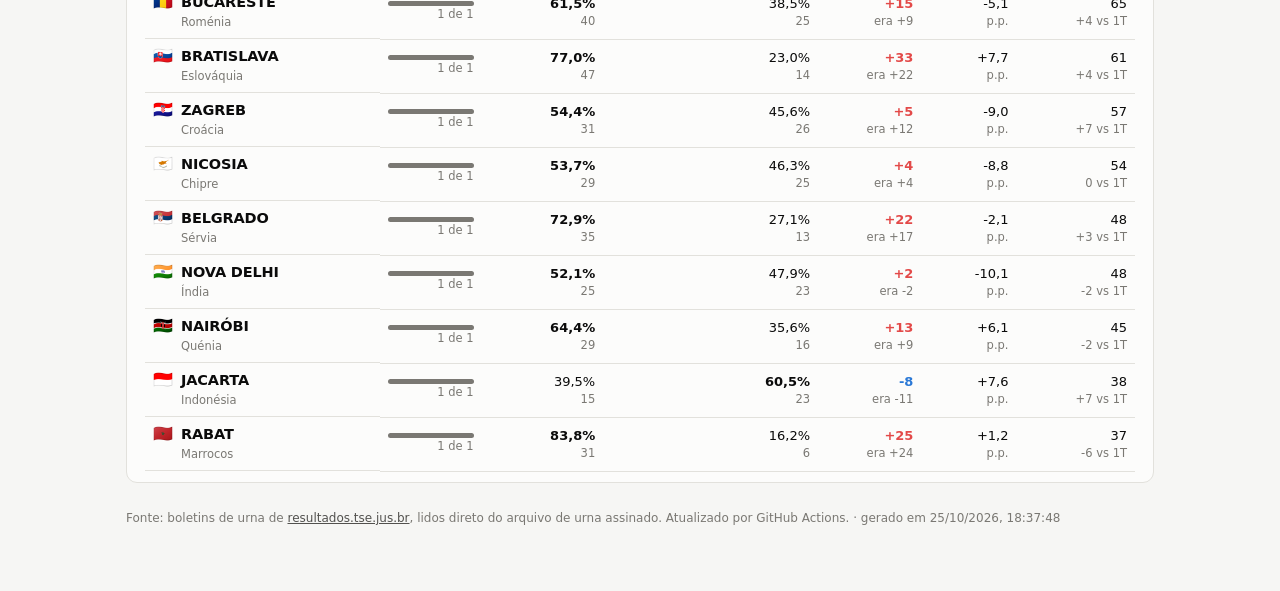
==== commit e6cb018f: "2022 dentro dos gráficos do exterior A comparação com 2022 estava só no card. Agora aparece onde se " ====
--- a/docs/index.html
+++ b/docs/index.html
@@ -292,6 +292,22 @@
 }
 
 /* ---- 2º turno de 2022 contra o de 2026, no recorte atual ---- */
+/* ---- 2022 do recorte atual: só as cidades já apuradas que existiam lá ---- */
+function base22De(cidades) {
+  if (!BASE22) return null;
+  const nums = Object.keys(DADOS.candidatos).sort((a, b) => a - b);
+  const [a, b] = nums;
+  const uteis = cidades.filter(c => c.metricas && BASE22[c.codigo]);
+  if (!uteis.length) return null;
+  let va = 0, vb = 0, validos = 0;
+  uteis.forEach(c => {
+    const x = BASE22[c.codigo];
+    va += x[a]; vb += x[b]; validos += x.validos;
+  });
+  if (!validos) return null;
+  return { n: uteis.length, pa: 100 * va / validos, pb: 100 * vb / validos };
+}
+
 function compara2022(d, cidades, m, cores) {
   if (!BASE22) return "";
   const nums = Object.keys(d.candidatos).sort((a, b) => a - b);
@@ -371,7 +387,7 @@
   </div>`;
 }
 
-function confronto(d, m, cores) {
+function confronto(d, m, cores, ref22) {
   const nums = Object.keys(d.candidatos).sort((a, b) => a - b);
   const [a, b] = nums;
   const pa = m.candidatos[a].share_t2, pb = m.candidatos[b].share_t2;
@@ -389,11 +405,20 @@
     <div class="pilha" role="img" aria-label="${d.candidatos[a]} ${dec(pa)}%, ${d.candidatos[b]} ${dec(pb)}%">
       <i style="width:${pa}%;background:${cores[0]}"></i>
       <i style="width:${pb}%;background:${cores[1]}"></i>
-      <i style="width:${resto}%;background:var(--neutral)"></i>
+      ${resto > 0.05 ? `<i style="width:${resto}%;background:var(--neutral)"></i>` : ""}
+      ${ref22 ? `<span class="marca22" style="left:${ref22.pa}%"
+        title="divisão de 2022: ${dec(ref22.pa)}% × ${dec(ref22.pb)}%"></span>` : ""}
     </div>
-    <p class="antes">No 1º turno, <strong>nas mesmas seções</strong>:
+    ${ref22 ? `<p class="antes">A marca na barra é onde ficava a divisão em
+      2022 nessas mesmas cidades: ${dec(ref22.pa)}% × ${dec(ref22.pb)}%.
+      ${pa >= ref22.pa
+        ? `${d.candidatos[a]} está <strong>${dec(pa - ref22.pa, 2)} p.p. acima</strong>`
+        : `${d.candidatos[a]} está <strong>${dec(ref22.pa - pa, 2)} p.p. abaixo</strong>`}
+      daquele patamar.</p>` : ""}
+    <p class="antes">No 1º turno, <strong>nas mesmas urnas</strong>:
       ${dec(m.candidatos[a].share_t1)}% × ${dec(m.candidatos[b].share_t1)}%
-      · brancos, nulos e demais candidatos somam ${dec(resto)}% agora.</p>
+      — o resto ia para os outros 12 candidatos. Agora há
+      ${nf(m.brancos_nulos_t2)} brancos e nulos, fora da conta dos válidos.</p>
   </div>`;
 }
 
@@ -421,6 +446,9 @@
   a:       { rot: null,      val: (x, n) => x.metricas.candidatos[n[0]].share_t2 },
   b:       { rot: null,      val: (x, n) => x.metricas.candidatos[n[1]].share_t2 },
   margem:  { rot: "Margem",  val: x => x.metricas.margem_t2 },
+  sw22:    { rot: "vs 2022",  val: (x, n) => {
+                const r = swing22(x, n);
+                return r == null ? -Infinity : r; } },
   votos:   { rot: "Válidos", val: x => x.metricas.validos_t2 },
 };
 
@@ -432,6 +460,22 @@
   const emoji = [...iso.toUpperCase()]
     .map(ch => String.fromCodePoint(0x1F1E6 + ch.charCodeAt(0) - 65)).join("");
   return `<span class="bnd" title="${iso.toUpperCase()}">${emoji}</span>`;
+}
+
+function swing22(x, nums) {
+  /* Variação do primeiro candidato ante 2022, em p.p. Um país soma as suas
+     cidades; cidade sem histórico de 2022 fica sem valor. */
+  if (!BASE22 || !x.metricas) return null;
+  const [a, b] = nums;
+  const alvos = x.cs ? x.cs.filter(c => c.metricas) : [x];
+  let va = 0, validos = 0;
+  alvos.forEach(c => {
+    const y = BASE22[c.codigo];
+    if (!y) return;
+    va += y[a]; validos += y.validos;
+  });
+  if (!validos) return null;
+  return x.metricas.candidatos[a].share_t2 - 100 * va / validos;
 }
 
 function ordena(itens, nums) {
@@ -542,6 +586,9 @@
       <td class="num"><span style="color:${cores[li]};font-weight:650">
         ${sf(m.margem_t2)}</span>
         <span class="peq">era ${sf(m.margem_t1)}</span></td>
+      <td class="num">${(() => { const r = swing22(x, nums);
+        return r == null ? '<span class="peq">—</span>'
+          : `${(r > 0 ? "+" : "") + dec(r, 1)}<span class="peq">p.p.</span>`; })()}</td>
       <td class="num">${nf(m.validos_t2)}<span class="peq">${sf(m.delta_total)} vs 1T</span></td>
     </tr>`;
   }).join("");
@@ -567,6 +614,7 @@
       ${th("a", d.candidatos[nums[0]], `<span class="sw" style="background:${cores[0]}"></span>`)}
       ${th("b", d.candidatos[nums[1]], `<span class="sw" style="background:${cores[1]}"></span>`)}
       ${th("margem", "Margem", "", `positiva = ${d.candidatos[nums[0]]} à frente`)}
+      ${th("sw22", "vs 2022", "", `variação de ${d.candidatos[nums[0]]} ante o 2º turno de 2022`)}
       ${th("votos", "Válidos")}
     </tr></thead><tbody>${linhas}</tbody></table></div></div>`;
 }
@@ -695,7 +743,7 @@
       dia.</p>` : ""}</div>`;
 }
 
-function linhaTempo(hist, d, cores) {
+function linhaTempo(hist, d, cores, ref22) {
   const nums = Object.keys(d.candidatos).sort((a, b) => a - b);
   const pts = hist.filter(h => nums.every(n => h[`p${n}_t2`] != null));
   if (pts.length < 2) {
@@ -729,6 +777,20 @@
       text-anchor="${i ? "end" : "start"}">${hora(t)}</text>`;
   });
 
+  // patamar de 2022 nas mesmas cidades: mostra se o resultado de hoje está
+  // acima ou abaixo do que aquele eleitorado deu há quatro anos
+  let ref = "";
+  if (ref22) {
+    [ref22.pa, ref22.pb].forEach((v, i) => {
+      if (v < lo || v > hi) return;
+      ref += `<line x1="${m.l}" x2="${m.l + iw}" y1="${Y(v)}" y2="${Y(v)}"
+          stroke="${cores[i]}" stroke-width="1.5" stroke-dasharray="2 5"
+          opacity=".75"></line>
+        <text class="ax" x="${m.l + 6}" y="${Y(v) - 5}"
+          fill="${cores[i]}">2022: ${dec(v)}%</text>`;
+    });
+  }
+
   let linhas = "";
   nums.forEach((n, i) => {
     [["_t2", 0], ["_t1", 1]].forEach(([suf, trac]) => {
@@ -765,9 +827,10 @@
     <p class="note">Como a porcentagem de cada um mudou conforme as seções
       chegaram, comparada com o 1º turno nas mesmas seções.
       ${pts.length} leituras.</p>
-    <div class="legend">${leg}</div>
+    <div class="legend">${leg}${ref22 ? `<span style="color:var(--text-muted)">
+      ··· pontilhado: patamar de 2022 nessas cidades</span>` : ""}</div>
     <div class="scroll"><svg viewBox="0 0 ${W} ${H}" role="img">
-      ${eixo}${linhas}${alvos}</svg></div></div>`;
+      ${eixo}${ref}${linhas}${alvos}</svg></div></div>`;
 }
 
 let ORD = { campo: 'votos', desc: true };
@@ -921,8 +984,10 @@
   // o histórico acumulado é do exterior inteiro; num recorte de país ou
   // cidade ele descreveria outro conjunto de dados e enganaria
   const evolucao = CIDADE === "__agg__"
-    ? linhaTempo(HIST, d, cores) + linhaRitmo(HIST, d, cores) : "";
-  $("#conteudo").innerHTML = tiles + confronto(d, m, cores)
+    ? linhaTempo(HIST, d, cores, base22De(doRecorte))
+      + linhaRitmo(HIST, d, cores) : "";
+  const ref22 = base22De(doRecorte);
+  $("#conteudo").innerHTML = tiles + confronto(d, m, cores, ref22)
     + compara2022(d, doRecorte, m, cores) + evolucao + `
     <div class="card"><h2>Votos por turno</h2>
       <p class="note">Mesmo eixo para os dois turnos; apenas seções comparáveis.</p>
--- a/docs/estilo.css
+++ b/docs/estilo.css
@@ -154,3 +154,9 @@
 .mini { height:5px; border-radius:99px; background:var(--grid);
         overflow:hidden; min-width:64px; margin-left:auto; }
 .mini i { display:block; height:100%; background:var(--text-muted); }
+
+/* marca do patamar de 2022 sobre a barra de confronto */
+.pilha { position:relative; }
+.marca22 { position:absolute; top:-4px; bottom:-4px; width:2px;
+  background:var(--text-primary); transform:translateX(-1px);
+  box-shadow:0 0 0 1.5px var(--surface-1); border-radius:2px; }
